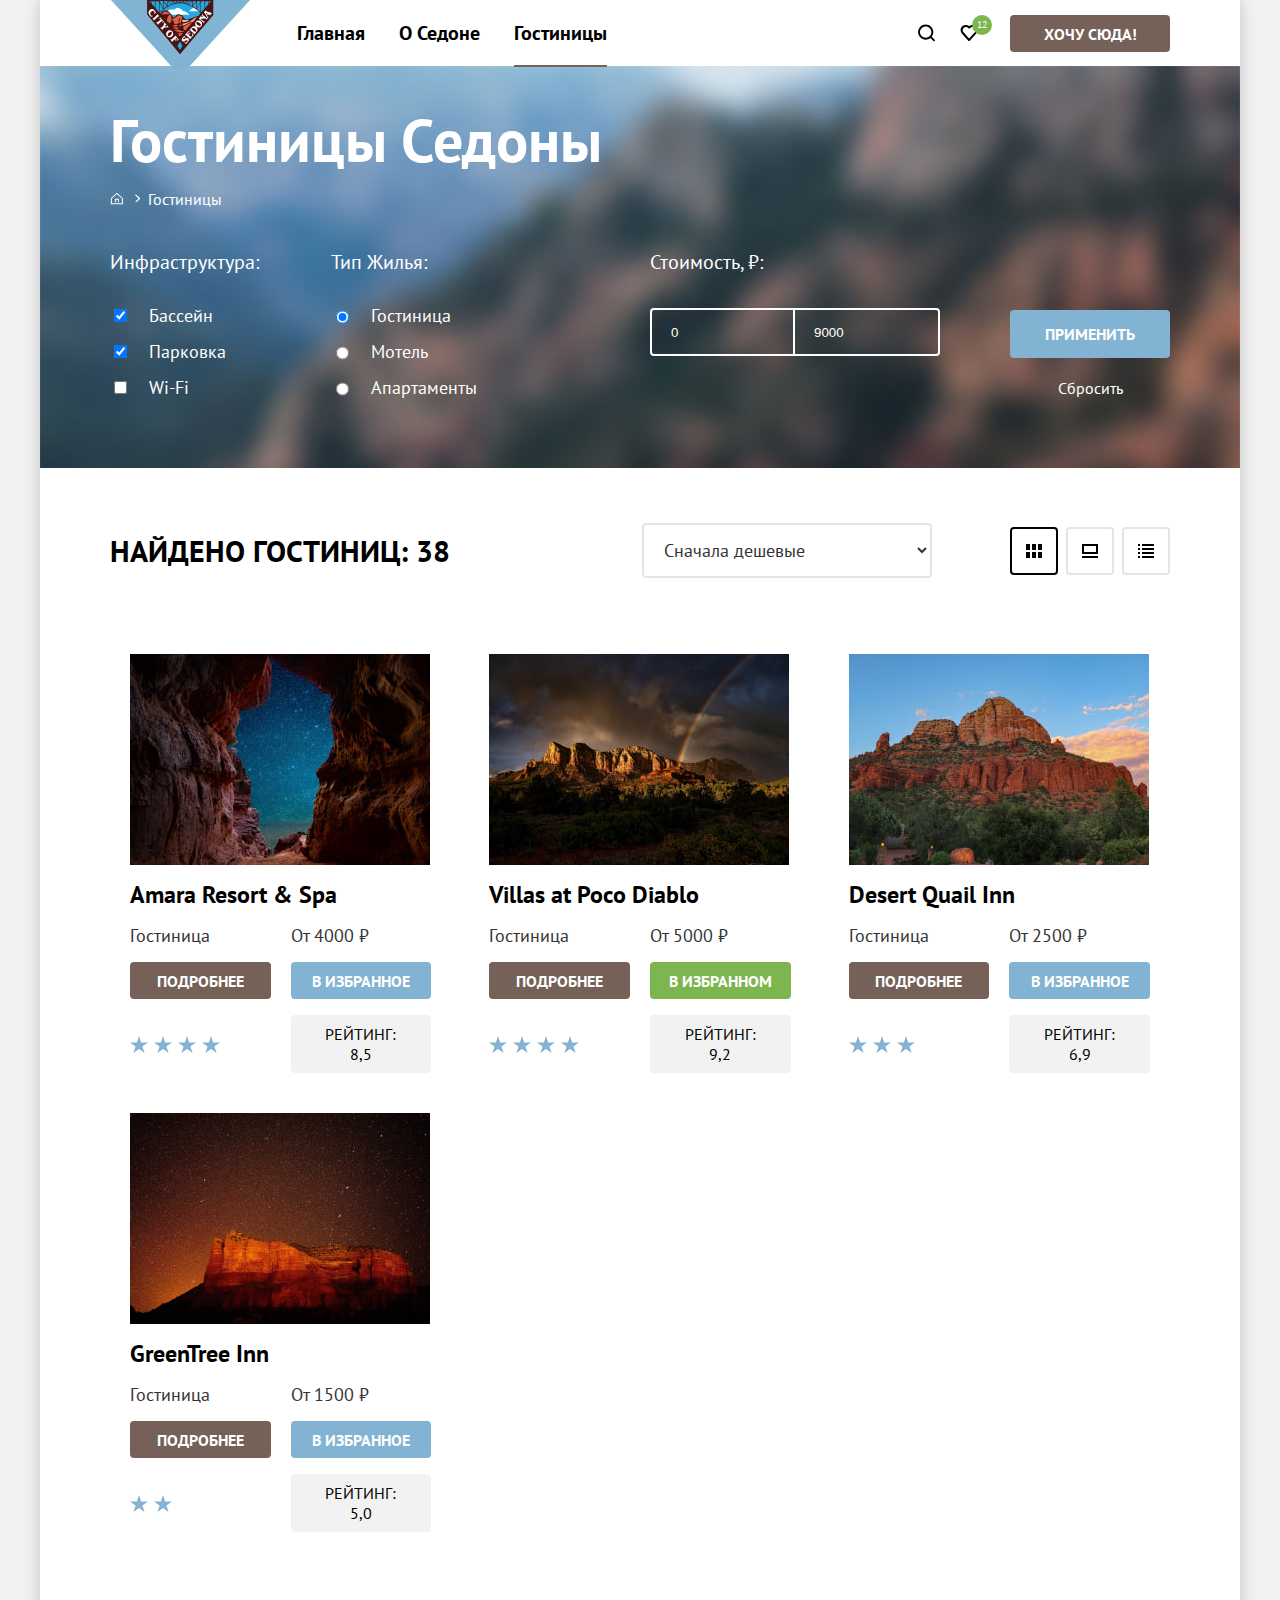
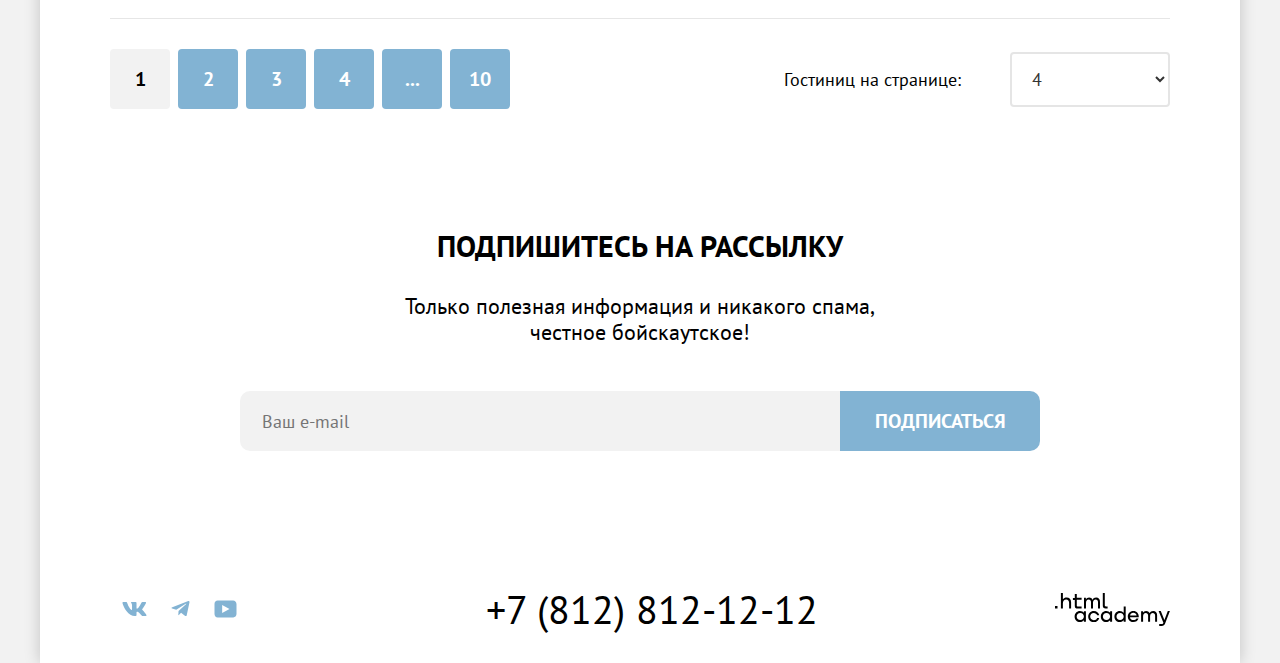
==== catalog.html @ e8a4b9ce "Вносит корректировки после созвона" ====
<!DOCTYPE html>
<html lang="ru">

	<head>
		<meta charset="UTF-8">
		<title>HTML Academy: Седона</title>
		<link rel="icon" href="images/favicon.png" sizes="32x32" type="image/png">
		<link rel="stylesheet" href="styles/styles.css">
	</head>

	<body>
		<div class="wrapper">
			<header class="header container">
				<a class="logo" href="index.html">
					<img src="images/logo.svg" width="140" height="70" alt="Логотип.">
				</a>
				<nav class="navigation">
					<ul class="navigation__list">
						<li><a class="navigation__link" href="index.html">Главная</a></li>
						<li><a class="navigation__link" href="#">О Седоне</a></li>
						<li><a class="navigation__link navigation__link--active">Гостиницы</a></li>
					</ul>
					<ul class="navigation__list">
						<li><a class="navigation__link navigation__icon navigation__icon--search" aria-label="Поиск" href="#"></a></li>
						<li><a class="navigation__link navigation__icon navigation__icon--favorite" aria-label="Избранное" href="#"></a></li>
						<li><a class="button" href="#">Хочу сюда!</a></li>
					</ul>
				</nav>
			</header>
			<main class="catalog">

				<header class="catalog__header container">
					<h1 class="catalog__header-title">Гостиницы Седоны</h1>
					<ul class="catalog__header-breadcrumbs breadcrumbs">
						<li class="breadcrumbs__item">
							<a class="catalog__header-link" href="index.html" aria-label="Главная страница">
								<svg width="13" height="13" viewBox="0 0 13 13" fill="currentColor" xmlns="http://www.w3.org/2000/svg">
									<path fill-rule="evenodd" clip-rule="evenodd"
												d="M0.871094 6.15002L6.87109 0.650024L12.8711 6.15002V12.35H0.871094V6.15002ZM1.87109 6.55002V11.35H11.8711V6.55002L6.87109 2.05002L1.87109 6.55002ZM5.87109 10.35H4.87109V6.84998H8.87109V10.35H7.87109V7.84998H5.87109V10.35Z" />
								</svg>
							</a>
						</li>
						<li class="breadcrumbs__item"><a class="catalog__header-link">Гостиницы</a></li>
					</ul>
					<section class="filter">
						<h2 class="visually-hidden">Фильтр для поиска гостиницы</h2>
						<form class="filter__form" action="https://echo.htmlacademy.ru/" method="post">
							<div class="filter__group">
								<fieldset class="fieldset">
									<legend class="fieldset__title">Инфраструктура:</legend>
									<ul class="filter__list">
										<li class="filter__item">
											<input class="filter__checkbox" type="checkbox" name="swimming" id="swimming-checkbox" checked />
											<label class="filter__label" for="swimming-checkbox">Бассейн</label>
										</li>
										<li class="filter__item">
											<input class="filter__checkbox" type="checkbox" name="parking" id="parking-checkbox" checked />
											<label class="filter__label" for="parking-checkbox">Парковка</label>
										</li>
										<li class="filter__item">
											<input class="filter__checkbox" type="checkbox" name="wifi" id="wifi-checkbox" />
											<label class="filter__label" for="wifi-checkbox">Wi-Fi</label>
										</li>
									</ul>
								</fieldset>
								<fieldset class="fieldset">
									<legend class="fieldset__title">Тип жилья:</legend>
									<ul class="filter__list">
										<li class="filter__item">
											<input class="filter__radio" type="radio" name="type-of-housing" id="catalog__item-radio" value="catalog__item" checked />
											<label class="filter__label" for="catalog__item-radio">Гостиница</label>
										</li>
										<li class="filter__item">
											<input class="filter__radio" type="radio" name="type-of-housing" id="motel-radio" value="motel" />
											<label class="filter__label" for="motel-radio">Мотель</label>
										</li>
										<li class="filter__item">
											<input class="filter__radio" type="radio" name="type-of-housing" id="apartments-radio" value="apartments" />
											<label class="filter__label" for="apartments-radio">Апартаменты</label>
										</li>
									</ul>
								</fieldset>
							</div>
							<div class="filter__group">
								<fieldset class="fieldset filter__price">
									<legend class="fieldset__title">Стоимость, ₽:</legend>
									<input class="filter__price-input" type="number" name="price-from" placeholder="от" value="0" aria-label="Начальная цена">
									<input class="filter__price-input" type="number" name="price-to" placeholder="до" value="9000" aria-label="Конечная цена">
								</fieldset>
								<div class="filter__buttons">
									<button class="filter__button button button--secondary" type="submit">Применить</button>
									<button class="filter__button button button--trasparent catalog__header-link" type="reset">Сбросить</button>
								</div>
							</div>
						</form>
					</section>
				</header>

				<!-- Каталог -->
				<section class="catalog__items container">
					<h2 class="visually-hidden">Список выбранных гостиниц</h2>


					<header class="catalog__items-header">
						<span class="catalog__items-title title">
							Найдено гостиниц:
							<span>38</span>
						</span>
						<select class="catalog__items-sort catalog__select" name="catalog-sort" aria-label="Выбор сортировки гостиниц.">
							<option value="cheap" selected>Сначала дешевые</option>
							<option value="rich">Сначала дорогие</option>
							<option value="review">По популярности</option>
						</select>
						<ul class="catalog__items-view" aria-label="Вид отображения списка гостиниц.">
							<li>
								<a class="button button--icon button--icon-selected" href="#">
									<span class="visually-hidden">Небольшие карточки</span>
									<svg xmlns="http://www.w3.org/2000/svg" width="16" height="14" fill="currentColor" viewBox="0 0 16 14">
										<path d="M4 0H0v6h4V0ZM16 0h-4v6h4V0ZM10 0H6v6h4V0ZM4 8H0v6h4V8ZM16 8h-4v6h4V8ZM10 8H6v6h4V8Z" />
									</svg>
								</a>
							</li>
							<li>
								<a class="button button--icon" href="#">
									<span class="visually-hidden">Карточки с подробным описанием</span>
									<svg xmlns="http://www.w3.org/2000/svg" width="16" height="14" fill="currentColor" viewBox="0 0 16 14">
										<path d="M16 12H0v2h16v-2ZM14 2v6H2V2h12Zm2-2H0v10h16V0Z" />
									</svg>
								</a>
							</li>
							<li>
								<a class="button button--icon" href="#">
									<span class="visually-hidden">Список</span>
									<svg xmlns="http://www.w3.org/2000/svg" width="16" height="14" fill="currentColor" viewBox="0 0 16 14">
										<path d="M2 0H0v2h2V0ZM16 0H4v2h12V0ZM2 4H0v2h2V4ZM16 4H4v2h12V4ZM2 8H0v2h2V8ZM16 8H4v2h12V8ZM2 12H0v2h2v-2ZM16 12H4v2h12v-2Z" />
									</svg>
								</a>
							</li>
						</ul>
					</header>
					<ul class="catalog__list">
						<li class="catalog__item">
							<a class="catalog__item-link" href="#">
								<img class="catalog__item-image" src="images/catalog-items/amara.jpg" width="300" height="211" alt="Фотография гостиницы Amara Resort & Spa" />
								<h3 class="catalog__item-title">Amara Resort & Spa</h3>
							</a>
							<span class="catalog__item-text">Гостиница</span>
							<span class="catalog__item-text">От 4000 ₽</span>
							<a class="catalog__item-button button" href="#">Подробнее</a>
							<button class="catalog__item-button button button--secondary" type="button">В избранное</button>
							<ul class="catalog__item-stars">
								<li class="catalog__item-star"></li>
								<li class="catalog__item-star"></li>
								<li class="catalog__item-star"></li>
								<li class="catalog__item-star"></li>
							</ul>
							<span class="catalog__item-rating">Рейтинг: 8,5</span>
						</li>
						<li class="catalog__item">
							<a class="catalog__item-link" href="#">
								<img class="catalog__item-image" src="images/catalog-items/villas.jpg" width="300" height="211" alt="Фотография гостиницы Villas at Poco Diablo" />
								<h3 class="catalog__item-title">Villas at Poco Diablo</h3>
							</a>
							<span class="catalog__item-text">Гостиница</span>
							<span class="catalog__item-text">От 5000 ₽</span>
							<a class="catalog__item-button button" href="#">Подробнее</a>
							<button class="catalog__item-button button button--selected" type="button">В избранном</button>
							<ul class="catalog__item-stars">
								<li class="catalog__item-star"></li>
								<li class="catalog__item-star"></li>
								<li class="catalog__item-star"></li>
								<li class="catalog__item-star"></li>
							</ul>
							<span class="catalog__item-rating">Рейтинг: 9,2</span>
						</li>
						<li class="catalog__item">
							<a class="catalog__item-link" href="#">
								<img class="catalog__item-image" src="images/catalog-items/desert.jpg" width="300" height="211" alt="Фотография гостиницы Desert Quail Inn" />
								<h3 class="catalog__item-title">Desert Quail Inn</h3>
							</a>
							<span class="catalog__item-text">Гостиница</span>
							<span class="catalog__item-text">От 2500 ₽</span>
							<a class="catalog__item-button button" href="#">Подробнее</a>
							<button class="catalog__item-button button button--secondary" type="button">В избранное</button>
							<ul class="catalog__item-stars">
								<li class="catalog__item-star"></li>
								<li class="catalog__item-star"></li>
								<li class="catalog__item-star"></li>
							</ul>
							<span class="catalog__item-rating">Рейтинг: 6,9</span>
						</li>
						<li class="catalog__item">
							<a class="catalog__item-link" href="#">
								<img class="catalog__item-image" src="images/catalog-items/greentree.jpg" width="300" height="211" alt="Фотография гостиницы GreenTree Inn" />
								<h3 class="catalog__item-title">GreenTree Inn</h3>
							</a>
							<span class="catalog__item-text">Гостиница</span>
							<span class="catalog__item-text">От 1500 ₽</span>
							<a class="catalog__item-button button" href="#">Подробнее</a>
							<button class="catalog__item-button button button--secondary" type="button">В избранное</button>
							<ul class="catalog__item-stars">
								<li class="catalog__item-star"></li>
								<li class="catalog__item-star"></li>
							</ul>
							<span class="catalog__item-rating">Рейтинг: 5,0</span>
						</li>
					</ul>

					<!-- Пагинация -->
					<footer class="catalog__items-footer">
						<ul class="pagination">
							<li>
								<a class="pagination__link button button--secondary pagination-item-current">1</a>
							</li>
							<li>
								<a class="pagination__link button button--secondary" href="#">2</a>
							</li>
							<li>
								<a class="pagination__link button button--secondary" href="#">3</a>
							</li>
							<li>
								<a class="pagination__link button button--secondary" href="#">4</a>
							</li>
							<li>
								<a class="pagination__link button button--secondary" href="#">...</a>
							</li>
							<li>
								<a class="pagination__link button button--secondary" href="#">10</a>
							</li>
						</ul>

						<!-- Кол-во объектов на странице -->
						<label class="catalog__items-quantity">
							<span>Гостиниц на странице:</span>
							<select class="catalog__select catalog__items-quantity-select" name="quantity-items">
								<option value="4" selected>4</option>
								<option value="8">8</option>
								<option value="12">12</option>
								<option value="16">16</option>
							</select>
						</label>
					</footer>
				</section>

				<section class="newsletter">
					<h2 class="newsletter__title title">Подпишитесь на рассылку</h2>
					<p class="newsletter__description">Только полезная информация и никакого спама, честное бойскаутское!</p>
					<form class="newsletter__form" action="https://echo.htmlacademy.ru/" method="post">
						<input class="newsletter__input-text" placeholder="Ваш e-mail" type="email" name="newsletter-email" aria-label="Email" required>
						<button class="newsletter__button button button--secondary" type="submit">Подписаться</button>
					</form>
				</section>
			</main>
			<footer class="contacts container">
				<h2 class="visually-hidden">Контакты</h2>
				<ul class="social">
					<li class="social__item">
						<a class="social__link" href="https://vk.com/htmlacademy" aria-label="Вконтакте.">
							<svg aria-hidden="true" width="25" height="14" viewBox="0 0 25 14" fill="currentColor" xmlns="http://www.w3.org/2000/svg">
								<path fill-rule="evenodd" clip-rule="evenodd"
											d="M23.9498 0.948C24.1158 0.402 23.9498 0 23.1548 0H20.5298C19.8618 0 19.5538 0.347 19.3868 0.73C19.3868 0.73 18.0518 3.926 16.1608 6.002C15.5488 6.604 15.2708 6.795 14.9368 6.795C14.7698 6.795 14.5188 6.604 14.5188 6.057V0.948C14.5188 0.292 14.3348 0 13.7788 0H9.65076C9.23376 0 8.98276 0.304 8.98276 0.593C8.98276 1.214 9.92876 1.358 10.0258 3.106V6.904C10.0258 7.737 9.87276 7.888 9.53876 7.888C8.64876 7.888 6.48376 4.677 5.19876 1.003C4.94976 0.288 4.69776 0 4.02676 0H1.39976C0.649756 0 0.499756 0.347 0.499756 0.73C0.499756 1.412 1.38976 4.8 4.64476 9.281C6.81476 12.341 9.86976 14 12.6528 14C14.3218 14 14.5278 13.632 14.5278 12.997V10.684C14.5278 9.947 14.6858 9.8 15.2148 9.8C15.6048 9.8 16.2718 9.992 17.8298 11.467C19.6098 13.216 19.9028 14 20.9048 14H23.5298C24.2798 14 24.6558 13.632 24.4398 12.904C24.2018 12.18 23.3518 11.129 22.2248 9.882C21.6128 9.172 20.6948 8.407 20.4158 8.024C20.0268 7.533 20.1378 7.314 20.4158 6.877C20.4158 6.877 23.6158 2.451 23.9488 0.948H23.9498Z">
							</svg>
						</a>
					</li>
					<li class="social__item">
						<a class="social__link" href="https://t.me/htmlacademy" aria-label="Телеграм.">
							<svg aria-hidden="true" width="19" height="16" viewBox="0 0 19 16" fill="currentColor" xmlns="http://www.w3.org/2000/svg">
								<path
											d="M17.2853 0.0992597L1.34073 6.24776C0.252584 6.68481 0.258879 7.29184 1.14109 7.56253L5.23469 8.83953L14.7061 2.8637C15.1539 2.59121 15.5631 2.7378 15.2268 3.03636L7.55308 9.96185H7.55128L7.55308 9.96275L7.2707 14.1823C7.68438 14.1823 7.86693 13.9925 8.09895 13.7686L10.0873 11.8351L14.2232 14.89C14.9858 15.31 15.5334 15.0941 15.7232 14.1841L18.4382 1.38885C18.7161 0.274623 18.0128 -0.229883 17.2853 0.0992597Z">
							</svg>
						</a>
					</li>
					<li class="social__item">
						<a class="social__link" href="https://www.youtube.com/user/htmlacademyru" aria-label="YouTube.">
							<svg aria-hidden="true" width="23" height="18" viewBox="0 0 23 18" fill="currentColor" xmlns="http://www.w3.org/2000/svg">
								<path
											d="M19.1072 0.5H3.67437C1.81368 0.5 0.500244 2.09375 0.500244 3.9V13.9937C0.500244 15.9062 1.81368 17.5 3.67437 17.5H19.3261C20.9679 17.5 22.5002 15.9062 22.5002 14.1V3.9C22.2813 2.09375 20.9679 0.5 19.1072 0.5ZM8.16194 13.0375V4.9625L15.4953 9L8.16194 13.0375Z">
							</svg>
						</a>
					</li>
				</ul>
				<a class="contacts__link contacts__large-text" href="tel:88128121212" aria-label="Наш телефон для связи:">+7 (812) 812-12-12</a>
				<a class="contacts__link" href="https://htmlacademy.ru/" aria-label="Логотип компании html academy.">
					<svg class="contacts__dev-logo" width="115" height="33" viewBox="0 0 115 33" fill="currentColor" xmlns="http://www.w3.org/2000/svg">
						<path fill-rule="evenodd" clip-rule="evenodd"
									d="M7.9999 6.2C8.7999 5.2 9.9999 4.5 11.5999 4.5C14.2999 4.5 16.1999 6.4 16.0999 9.4V15.5H14.0999V9.8C14.0999 8 12.9999 6.6 11.1999 6.6C9.1999 6.6 7.8999 8.1 7.8999 10.2V15.5H5.8999V0H7.8999V6.2H7.9999ZM0 15.5V12.9H2.5V15.5H0ZM26.5999 4.79998H21.7999V1.09998H19.7999V4.89998H17.8999V6.89998H19.7999V12.9C19.7999 14.6 20.7999 15.6 22.4999 15.6H26.5999V13.6H22.8999C22.1999 13.6 21.7999 13.2 21.7999 12.5V6.79998H26.5999V4.79998ZM37.6 6.69998C38.2 5.39998 39.5 4.59998 41.1 4.59998C43.6 4.59998 45.1 6.39998 45 8.89997V15.4H43V9.09998C43 7.49998 42.1 6.49998 40.6 6.49998C39.4 6.49998 38 7.39998 38 9.79998V15.4H36V9.09998C36 7.49998 35.1 6.49998 33.6 6.49998C32 6.49998 31 7.99998 31 9.99998V15.4H29V4.79998H30.9V6.39998H31C31.6 5.39998 32.7 4.59998 34.1 4.59998C35.7 4.59998 36.9 5.49998 37.5 6.69998H37.6ZM47.8 12.7C47.8 14.4 48.8 15.4 50.6 15.4H52.6V13.4H50.9001C50.2001 13.4 49.8 13 49.8 12.3V0H47.8V12.7ZM25.0001 17.9C26.7001 17.9 28.0001 18.6 28.9001 19.7V18.2H30.9001V28.8H28.9001V27.2H28.8001C28.0001 28.3 26.8001 29.1 25.0001 29.1C21.9001 29.1 19.6001 26.8 19.6001 23.5C19.6001 20.2 21.9001 17.9 25.0001 17.9ZM21.7001 23.5C21.7001 25.5 23.1001 27.1 25.3001 27.1C27.5001 27.1 28.9001 25.4 28.9001 23.5C28.9001 21.5 27.5001 19.9 25.3001 19.9C23.1001 19.9 21.7001 21.5 21.7001 23.5ZM44.2 22C43.7 19.6 41.5999 17.9 38.7999 17.9C35.3999 17.9 33.2 20.4 33.2 23.5C33.2 26.6 35.3999 29.1 38.7999 29.1C41.5999 29.1 43.7 27.3 44.2 24.9H42.0999C41.7 26.2 40.3999 27.2 38.7999 27.2C36.5999 27.2 35.2 25.6 35.2 23.6C35.2 21.6 36.5999 20 38.7999 20C40.3999 20 41.5999 21 42.0999 22.2H44.2V22ZM51.2001 17.9C52.9001 17.9 54.2001 18.6 55.1 19.7V18.2H57.1V28.8H55.1V27.2H55C54.2001 28.3 53 29.1 51.2001 29.1C48.1001 29.1 45.8 26.8 45.8 23.5C45.8 20.2 48.1001 17.9 51.2001 17.9ZM47.9001 23.5C47.9001 25.5 49.3 27.1 51.5 27.1C53.6 27.1 55.1 25.4 55.1 23.5C55.1 21.5 53.7001 19.9 51.5 19.9C49.3 19.9 47.9001 21.5 47.9001 23.5ZM68.6999 19.8C67.7999 18.7 66.4999 17.9 64.7999 17.9C61.6999 17.9 59.3999 20.2 59.3999 23.5C59.3999 26.8 61.5999 29.1 64.7999 29.1C66.4999 29.1 67.7999 28.3 68.5999 27.3H68.6999V28.8H70.6999V13.4H68.6999V19.8ZM65.0999 27.1C62.8999 27.1 61.4999 25.5 61.4999 23.5C61.4999 21.5 62.8999 19.9 65.0999 19.9C67.2999 19.9 68.6999 21.5 68.6999 23.5C68.5999 25.5 67.1999 27.1 65.0999 27.1ZM72.8 23.5C72.8 20.4 75 17.9 78.3 17.9C81.8 17.9 84 20.6 83.8 24.2H75C75.1 25.8 76.5 27.1 78.4 27.1C79.8 27.1 80.9 26.5 81.4 25.5H83.5C82.8 27.8 80.8 29.1 78.3 29.1C74.9 29.1 72.8 26.5 72.8 23.5ZM81.6 22.4C81.3 20.8 80 19.8 78.3 19.8C76.6001 19.8 75.4 20.9 75.1 22.4H81.6ZM98.2001 17.9C96.6001 17.9 95.3001 18.7 94.6001 19.9H94.5001C93.9001 18.7 92.7001 17.9 91.1001 17.9C89.7001 17.9 88.6001 18.6 88.0001 19.7V18.2H86.1001V28.8H88.1001V23.4C88.1001 21.4 89.1001 20 90.7001 19.9C92.2001 19.9 93.1001 20.9 93.1001 22.5V28.8H95.1001V23.2C95.1001 20.8 96.5001 19.9 97.7001 19.9C99.2001 19.9 100.1 20.9 100.1 22.5V28.8H102.1V22.3C102.2 19.7 100.7 17.9 98.2001 17.9ZM105.8 18.1L109.4 27L112.8 18.1H114.9L110.2 30.3C109.5 32.1 108.5 32.9 106.7 32.9H104.2V30.9H106.7C107.7 30.9 108.1 30.6 108.4 29.7L103.6 18.1H105.8Z" />
					</svg>
				</a>
			</footer>
		</div>
	</body>

</html>
---- styles/styles.css ----
@font-face {
	font-family: "PT Sans";
	font-style: normal;
	font-weight: 400;
	src: url("../fonts/ptsans-400.woff2") format("woff2");
	font-display: swap;
}

@font-face {
	font-family: "PT Sans";
	font-style: normal;
	font-weight: 700;
	src: url("../fonts/ptsans-700.woff2") format("woff2");
	font-display: swap;
}

/* Basic */

img {
	max-width: 100%;
	object-fit: contain;
}

body {
	height: 100vh;
	margin: 0;
	font-family: "PT Sans", sans-serif;
	font-size: 22px;
	line-height: 26px;
	background-color: #f2f2f2;
	color: #000000;
}

.wrapper {
	display: flex;
	flex-direction: column;
	width: 1200px;
	min-height: 100%;
	margin: auto;
	box-shadow: 0 0 15px rgba(0, 0, 0, 0.2);
	background-color: #ffffff;
}

.container {
	padding: 0 70px;
}

.main {
	flex-grow: 1;
}

.catalog {
	flex-grow: 1;
}

.title {
	margin: 0 auto;
	padding: 0;
	font-size: 30px;
	line-height: 36px;
	font-weight: 700;
	text-transform: uppercase;
}

.visually-hidden {
	position: absolute;
	width: 1px;
	height: 1px;
	margin: -1px;
	border: 0;
	padding: 0;
	white-space: nowrap;
	clip-path: inset(100%);
	clip: rect(0 0 0 0);
	overflow: hidden;
}

/* Button */

.button {
	display: block;
	width: 160px;
	margin: 0;
	padding: 9px 15px 8px;
	box-sizing: border-box;
	font-family: inherit;
	font-weight: 700;
	font-size: 16px;
	line-height: 20px;
	text-transform: uppercase;
	text-decoration: none;
	text-align: center;
	cursor: pointer;
	color: #ffffff;
	background-color: #756157;
	border: none;
	border-radius: 4px;
}

.button--secondary {
	background-color: #82b3d3;
}

.button--selected {
	background-color: #7db54f;
}

.button--trasparent {
	font-weight: 400;
	background-color: transparent;
	text-transform: none;
}

.button--icon {
	display: flex;
	align-items: center;
	width: 48px;
	padding: 15px 14px;
	color: #000000;
	background-color: transparent;
	border: 2px solid #e5e5e5;
	border-radius: 4px;
}

.button--icon-selected {
	border: 2px solid #000000;
}

.button:hover {
	background-color: #615048;
}

.button--secondary:hover {
	background-color: #68a2ca;
}

.button--selected:hover {
	background-color: #6c9e42;
}

.button--icon:hover {
	background-color: transparent;
	border: 2px solid #000000;
}

.button:focus {
	outline: none;
	background-color: #615048;
}

.button--secondary:focus {
	outline: none;
	background-color: #68a2ca;
}

.button--selected:focus {
	outline: none;
	background-color: #6c9e42;
}

.button--icon:focus {
	background-color: transparent;
	border: 2px solid #68a2ca;
}

.button:active {
	background-color: #756157;
	color: rgba(255, 255, 255, 0.3);
}

.button--secondary:active {
	background-color: #82b3d3;
	color: rgba(255, 255, 255, 0.3);
}

.button--selected:active {
	background-color: #7db54f;
	color: rgba(255, 255, 255, 0.3);
}

.button--icon:active {
	background-color: transparent;
	border: 2px solid #000000;
	color: #000000;
}

.button:disabled {
	background-color: #e5e5e5;
	color: #ffffff;
}

/* Header */

.header {
	position: relative;
}

.logo {
	position: absolute;
	display: block;
	z-index: 1;
}

.navigation {
	margin-left: 170px;
	display: flex;
	justify-content: space-between;
}

.navigation__list {
	display: flex;
	flex-wrap: wrap;
	align-items: center;
	margin: 0;
	padding: 0;
	list-style: none;
}

.navigation__link {
	position: relative;
	display: block;
	padding: 20px 17px;
	font-weight: 700;
	font-size: 20px;
	text-transform: capitalize;
	text-decoration: none;
	color: #000000;
}

.navigation__link:hover {
	background-color: #e3f1fa;
}

.navigation__link:focus {
	background-color: #e3f1fa;
	outline: none;
}

.navigation__link:active {
	background-color: #d6ecf9;
}

.navigation__link--active::before {
	position: absolute;
	bottom: -1px;
	width: calc(100% - 17px * 2);
	height: 2px;
	content: "";
	background-color: #756257;
	z-index: 1;
}

.navigation__icon {
	padding: 20px 12px;
	font-weight: 400;
	width: 18px;
	height: 26px;
	background-repeat: no-repeat;
	background-size: 18px 18px;
	background-position: center;
}

.navigation__icon--search {
	background-image: url("../images/icons/search.svg");
}

.navigation__icon--favorite {
	margin-right: 20px;
	background-image: url("../images/icons/favorite.svg");
}

.navigation__icon--favorite::after {
	position: absolute;
	top: 15px;
	right: -2px;
	width: 20px;
	height: 20px;
	content: "12";
	font-size: 10px;
	line-height: 20px;
	color: #ffffff;
	text-align: center;
	background-color: #7db54f;
	border-radius: 50%;
}

/* Contacts */

.contacts {
	display: flex;
	justify-content: space-between;
	align-items: center;
	padding-top: 40px;
	padding-bottom: 30px;
}

.social {
	display: flex;
	flex-wrap: wrap;
	align-items: center;
	margin: 0;
	padding: 0;
	list-style: none;
}

.social__link {
	display: flex;
	padding: 12px;
	color: #83b3d3;
}

.social__link:hover {
	color: #68a2ca;
}

.social__link:focus {
	outline: none;
	color: #68a2ca;
}

.social__link:active {
	opacity: 0.3;
}

.contacts__large-text {
	font-size: 40px;
	line-height: 48px;
	text-transform: uppercase;
}

.contacts__dev-logo {
	display: block;
}

.contacts__link {
	color: inherit;
	text-decoration: none;
}

.contacts__link:hover {
	color: #756157;
}

.contacts__link:focus {
	outline: none;
	color: #756157;
}

.contacts__link:active {
	color: #756157;
	opacity: 0.3;
}

/* Hero */

.hero {
	position: relative;
	margin: 0;
	padding: 50px 0 82px;
	background-color: #489dd6;
	background-image: url("../images/backgrounds/welcome.jpg");
	background-repeat: no-repeat;
	background-size: 100% auto;
	color: #ffffff;
	clip-path: polygon(0% 0%, 0% 88%, 21% 93%, 21% 88%, 50% 100%, 79% 88%, 79% 93%, 100% 88%, 100% 0%);
}

.hero__image {
	display: block;
	margin: 0 auto;
}


/* Advantages */

.advantages__intro {
	width: 660px;
	margin: auto;
	padding: 63px 0 90px;
	text-align: center;
}

.advantages__intro-title {
	margin-bottom: 31px;
}

.advantages__intro-description {
	margin: 0;
}


.advantages__list {
	display: grid;
	grid-template-columns: repeat(3, 1fr);
	margin: 0;
	padding: 0;
	list-style: none;
	text-align: center;
	counter-reset: advantage;
}

.advantages__sublist {
	display: contents;
	margin: 0;
	padding: 0;
	list-style: none;
}

.advantages__card {
	display: flex;
	flex-direction: column;
	gap: 30px;
	justify-content: center;
	align-items: center;
	grid-column: span 1;
	min-height: 384px;
	box-sizing: border-box;
	padding: 80px 85px;
}

.advantages__item--main {
	display: grid;
	grid-template-columns: repeat(3, 1fr);
	grid-column: 1 / -1;
	gap: 0;
	padding: 0;
}

.advantages__item-img {
	display: block;
	object-fit: cover;
	grid-column: span 2;
}

.advantages__item-img--reverse {
	order: -1;
}

.advantages__card--main {
	background-color: #82b3d3;
	color: #ffffff;
}

.advantages__title {
	width: 180px;
	margin: 0;
	order: 1;
	font-size: 24px;
	line-height: 28px;
	font-weight: 700;
	text-transform: uppercase;
}

.advantages__position::before {
	counter-increment: advantage;
	content: "— №" counter(advantage) " —";
	order: 2;
	font-size: 18px;
	line-height: 21px;
}

.advantages__description {
	margin: 0;
	order: 3;
	font-size: 18px;
	line-height: 21px;
	color: #333333;
}

.advantages__description--main {
	color: inherit;
}

.advantages__card--house::before {
	width: 75px;
	height: 72px;
	background-image: url("../images/reasons/house.svg");
	background-repeat: no-repeat;
	content: "";
}

.advantages__card--food::before {
	width: 74px;
	height: 70px;
	background-image: url("../images/reasons/food.svg");
	background-repeat: no-repeat;
	content: "";
}

.advantages__card--souvenir::before {
	width: 64px;
	height: 76px;
	background-image: url("../images/reasons/souvenir.svg");
	background-repeat: no-repeat;
	content: "";
}

.advantages__card--light {
	background-color: rgba(131, 179, 211, 0.2);
}

.advantages__card--lighter {
	background-color: rgba(131, 179, 211, 0.12);
}

/* Search */

.search {
	margin: 0 auto;
	padding: 90px 0 93px;
	text-align: center;
}

.search__title {
	margin-bottom: 29px;
}

.search__description {
	margin: 0 auto;
	margin-bottom: 56px;
}

.search__button {
	width: 574px;
	margin: 0 auto;
	padding: 12px 15px;
	font-size: 20px;
	line-height: 36px;
}

/* Newsletter */

.newsletter {
	display: flex;
	flex-direction: column;
	align-items: center;
	margin: 0;
	padding: 94px;
	text-align: center;
}

.newsletter--background {
	background-color: #489dd6;
	background-image: url("../images/backgrounds/newsletter.jpg");
	background-repeat: no-repeat;
	background-size: 100% auto;
	color: #ffffff;
}

.newsletter__title {
	margin-bottom: 29px;
}

.newsletter__description {
	width: 475px;
	margin: 0;
	margin-bottom: 46px;
}

.newsletter__form {
	display: flex;
	margin: 0;
	padding: 0;
}

.newsletter__input-text {
	width: 600px;
	box-sizing: border-box;
	padding: 20px 22px 19px;
	margin: 0;
	font-family: inherit;
	font-size: 18px;
	line-height: 21px;
	background-color: #f2f2f2;
	border: none;
	border-radius: 10px 0 0 10px;
}

.newsletter__button {
	width: 200px;
	margin: 0;
	padding: 12px 15px;
	font-size: 20px;
	line-height: 36px;
	border-radius: 0 10px 10px 0;
}

/* Catalog Header */

.catalog__header {
	padding-top: 35px;
	padding-bottom: 70px;
	background-color: #489dd6;
	background-image: url("../images/backgrounds/filter.jpg");
	background-repeat: no-repeat;
	background-size: 100% auto;
	color: #ffffff;
}

.catalog__header-title {
	margin: 0;
	margin-bottom: 7px;
	font-size: 60px;
	line-height: 78px;
}

.catalog__header-link {
	text-decoration: none;
	color: inherit;
	background-color: transparent;
}

.catalog__header-link:hover {
	opacity: 0.6;
	background-color: transparent;
}

.catalog__header-link:focus {
	opacity: 1;
	background-color: transparent;
	outline: 3px solid #83B3D3;
}

.catalog__header-link:active {
	opacity: 0.6;
	background-color: transparent;
	outline: none;
}

/* Breadcrumbs */

.breadcrumbs {
	display: flex;
	align-items: center;
	gap: 25px;
	margin: 0;
	padding: 0;
	font-size: 16px;
	list-style: none;
}

.catalog__header-breadcrumbs {
	margin-bottom: 37px;
}

.breadcrumbs__item {
	position: relative;
}

.breadcrumbs__item + .breadcrumbs__item::before {
	position: absolute;
	top: 8px;
	left: -13px;
	width: 5px;
	height: 8px;
	background-image: url("../images/icons/breadcrubs-arrow.svg");
	background-size: 6px 9px;
	content: "";
}

/* Filters */

.filter__form {
	display: flex;
	justify-content: space-between;
}

.filter__group {
	display: grid;
	grid-template-columns: repeat(2, min-content);
	gap: 70px;
}

.fieldset {
	margin: 0;
	padding: 0;
	border: none;
}

.fieldset__title {
	margin: 0 0 30px -2px;
	font-size: 20px;
	line-height: 26px;
	text-transform: capitalize;
}

.filter__list {
	margin: 0;
	padding: 0;
	list-style: none;
}

.filter__item {
	display: flex;
	gap: 19px;
}

.filter__item + .filter__item {
	margin-top: 15px;
}

.filter__label {
	font-size: 18px;
	line-height: 21px;
}

.filter__price {
	display: grid;
	grid-template-columns: repeat(2, 1fr);
}

.filter__price-input {
	width: 145px;
	height: 48px;
	box-sizing: border-box;
	margin: 0;
	margin-top: 3px;
	padding: 0 19px;
	background-color: transparent;
	border: 2px solid #ffffff;
	border-radius: 4px 0 0 4px;
	color: #ffffff;
}

.filter__price-input:last-child {
	border-left: 0;
	border-radius: 0 4px 4px 0;
}

.filter__buttons {
	display: flex;
	flex-direction: column;
	gap: 20px;
	align-self: flex-end;
}

.filter__button {
	padding: 14px 15px;
}

.filter__button:last-child {
	padding: 0;
}

/* Catalog Items */

.catalog__items {
	padding-top: 55px;
	padding-bottom: 25px;
}

.catalog__select {
	padding: 13px 16px;
	margin: 0;
	font-family: inherit;
	font-size: 18px;
	line-height: 21px;
	color: #333333;
	background-color: #ffffff;
	border: 2px solid #e5e5e5;
	border-radius: 4px;
}

/* Catalog Items Header */

.catalog__items-header {
	display: flex;
	align-items: center;
	margin: 0;
	margin-bottom: 56px;
}

.catalog__items-title {
	margin: 0;
	margin-right: auto;
}

.catalog__items-sort {
	width: 290px;
	margin-right: 78px;
}

.catalog__items-view {
	display: grid;
	grid-template-columns: repeat(3, 1fr);
	gap: 8px;
	margin: 0;
	padding: 0;
	list-style: none;
}

/* Catalog List */

.catalog__list {
	display: grid;
	grid-template-columns: repeat(3, 1fr);
	column-gap: 18px;
	margin: 0;
	padding: 0;
	margin-bottom: 30px;
	padding-bottom: 66px;
	border-bottom: 1px solid #E6E6E6;
	list-style: none;
}

/* Catalog Card */

.catalog__item {
	display: grid;
	grid-template-columns: repeat(2, 1fr);
	gap: 16px 20px;
	padding: 20px;
}

.catalog__item-link {
	display: grid;
	grid-column: 1 / -1;
	gap: 16px;
	text-decoration: none;
}

.catalog__item-image {
	display: block;
}

.catalog__item-title {
	margin: 0;
	grid-column: 1 / -1;
	font-size: 24px;
	line-height: 28px;
	font-weight: 700;
	color: #000000;
}

.catalog__item-text {
	margin: 0;
	font-size: 18px;
	line-height: 21px;
	color: #333333;
}

.catalog__item-button {
	width: 100%;
}

.catalog__item-stars {
	display: flex;
	align-items: center;
	gap: 6px;
	margin: 0;
	padding: 0;
	list-style: none;
}

.catalog__item-star {
	width: 18px;
	height: 17px;
	background-image: url("../images/icons/star.svg");
}

.catalog__item-rating {
	padding: 9px 22px;
	font-size: 16px;
	line-height: 20px;
	text-transform: uppercase;
	text-align: center;
	background-color: #f2f2f2;
	border-radius: 4px;
}

/* Catalog Footer */

.catalog__items-footer {
	display: flex;
	justify-content: space-between;
	align-items: center;
	padding: 0;
}

.pagination {
	display: flex;
	justify-content: space-between;
	gap: 8px;
	margin: 0;
	padding: 0;
	list-style: none;
}

.pagination__link {
	display: block;
	width: 60px;
	padding: 12px;
	font-size: 20px;
	line-height: 36px;

}

.pagination-item-current {
	color: #000000;
	background-color: #f2f2f2;
	pointer-events: none;
}

.catalog__items-quantity {
	display: flex;
	justify-content: space-between;
	align-items: center;
	width: 386px;
	font-size: 18px;
	line-height: 21px;
}

.catalog__items-quantity-select {
	width: 160px;
}
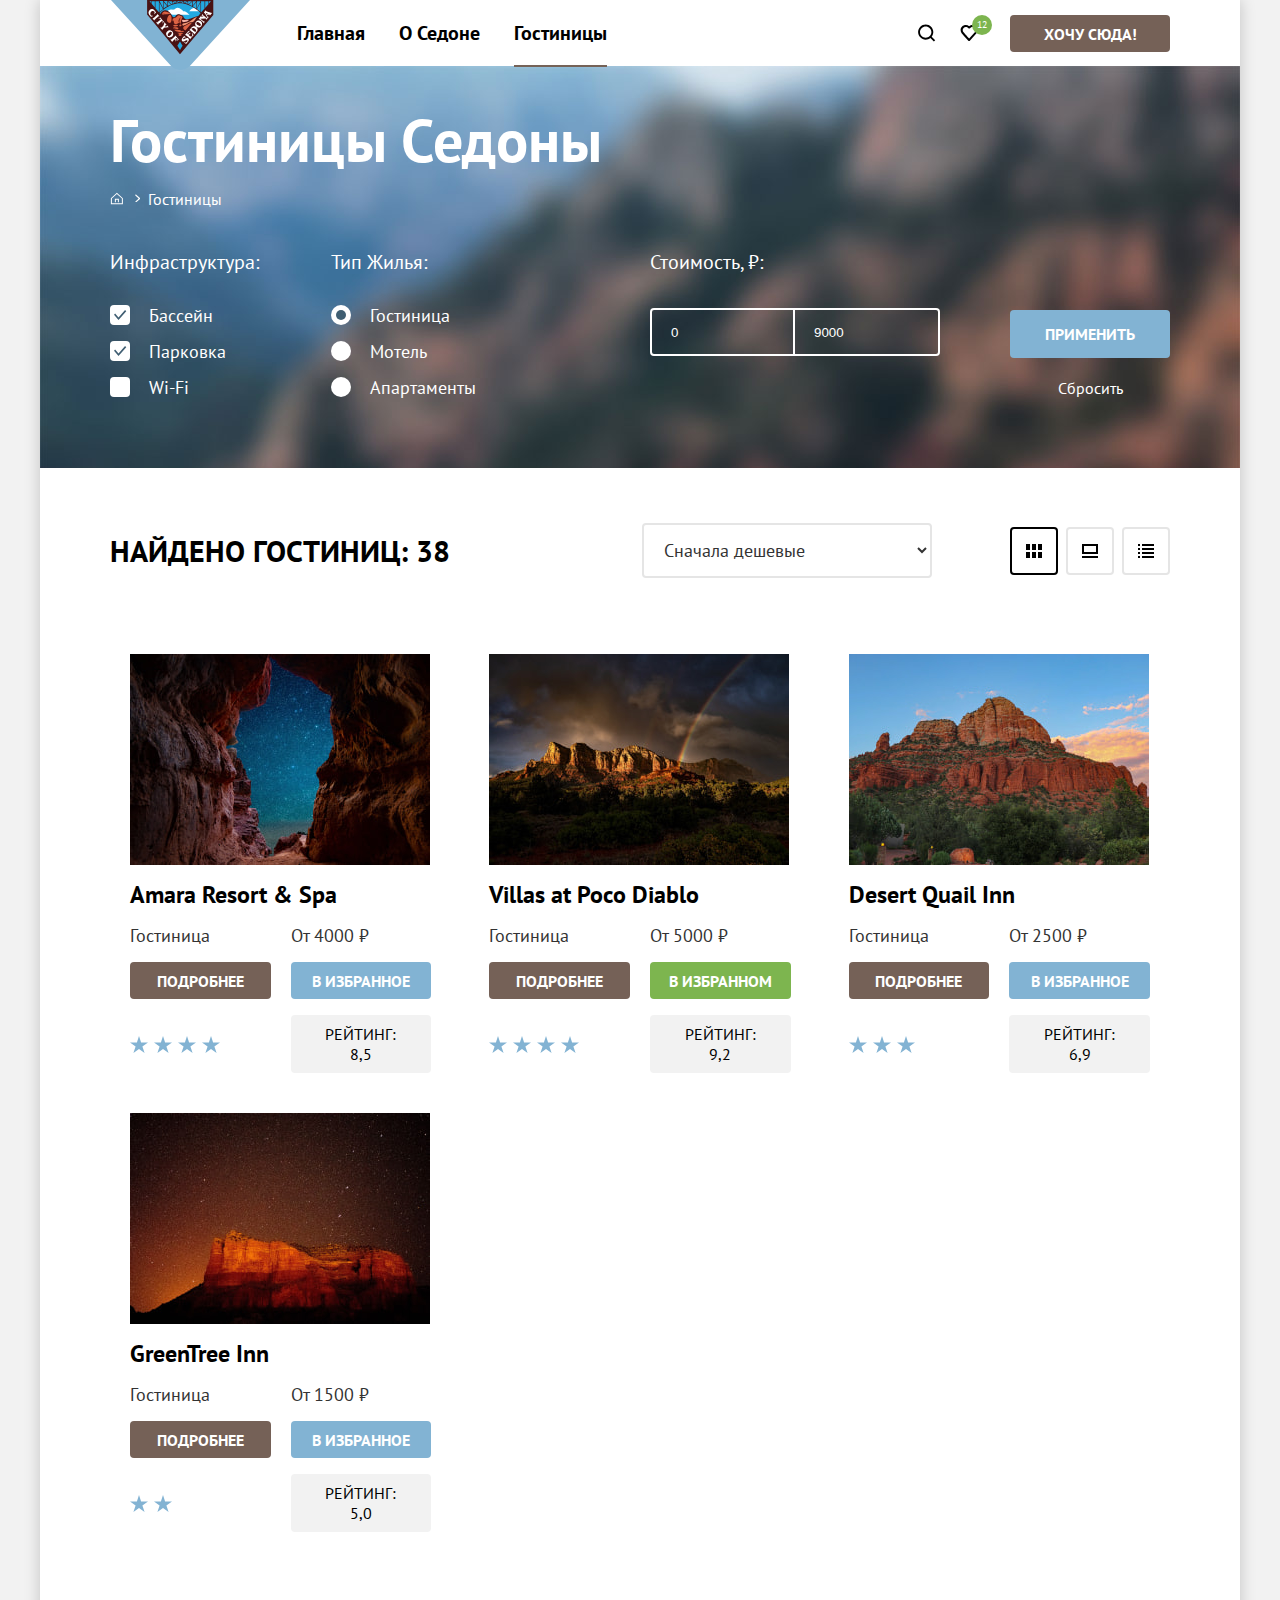
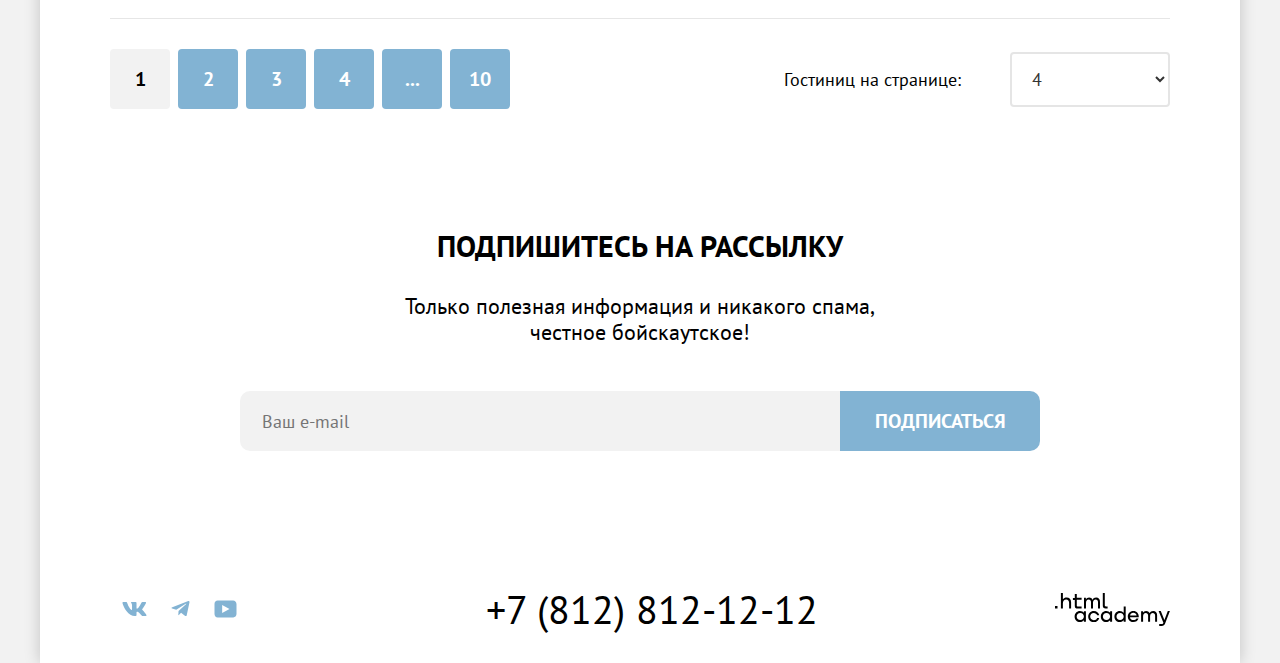
==== commit 86c4bd83: "Переоформляет checkbox и radio" ====
--- a/catalog.html
+++ b/catalog.html
@@ -50,16 +50,25 @@
 									<legend class="fieldset__title">Инфраструктура:</legend>
 									<ul class="filter__list">
 										<li class="filter__item">
-											<input class="filter__checkbox" type="checkbox" name="swimming" id="swimming-checkbox" checked />
-											<label class="filter__label" for="swimming-checkbox">Бассейн</label>
-										</li>
-										<li class="filter__item">
-											<input class="filter__checkbox" type="checkbox" name="parking" id="parking-checkbox" checked />
-											<label class="filter__label" for="parking-checkbox">Парковка</label>
-										</li>
-										<li class="filter__item">
-											<input class="filter__checkbox" type="checkbox" name="wifi" id="wifi-checkbox" />
-											<label class="filter__label" for="wifi-checkbox">Wi-Fi</label>
+											<label class="filter__label">
+												<input class="filter__checkbox visually-hidden" type="checkbox" name="swimming" checked>
+												<span class="filter__checkbox-view"></span>
+												<span class="filter__label-text">Бассейн</span>
+											</label>
+										</li>
+										<li class="filter__item">
+											<label class="filter__label">
+												<input class="filter__checkbox visually-hidden" type="checkbox" name="parking" checked>
+												<span class="filter__checkbox-view"></span>
+												<span class="filter__label-text">Парковка</span>
+											</label>
+										</li>
+										<li class="filter__item">
+											<label class="filter__label">
+												<input class="filter__checkbox visually-hidden" type="checkbox" name="wifi">
+												<span class="filter__checkbox-view"></span>
+												<span class="filter__label-text">Wi-Fi</span>
+											</label>
 										</li>
 									</ul>
 								</fieldset>
@@ -67,16 +76,25 @@
 									<legend class="fieldset__title">Тип жилья:</legend>
 									<ul class="filter__list">
 										<li class="filter__item">
-											<input class="filter__radio" type="radio" name="type-of-housing" id="catalog__item-radio" value="catalog__item" checked />
-											<label class="filter__label" for="catalog__item-radio">Гостиница</label>
-										</li>
-										<li class="filter__item">
-											<input class="filter__radio" type="radio" name="type-of-housing" id="motel-radio" value="motel" />
-											<label class="filter__label" for="motel-radio">Мотель</label>
-										</li>
-										<li class="filter__item">
-											<input class="filter__radio" type="radio" name="type-of-housing" id="apartments-radio" value="apartments" />
-											<label class="filter__label" for="apartments-radio">Апартаменты</label>
+											<label class="filter__label">
+												<input class="filter__radio visually-hidden" type="radio" name="type-of-housing" value="catalog__item" checked>
+												<span class="filter__radio-view"></span>
+												<span class="filter__label-text">Гостиница</span>
+											</label>
+										</li>
+										<li class="filter__item">
+											<label class="filter__label">
+												<input class="filter__radio visually-hidden" type="radio" name="type-of-housing" value="motel">
+												<span class="filter__radio-view"></span>
+												<span class="filter__label-text">Мотель</span>
+											</label>
+										</li>
+										<li class="filter__item">
+											<label class="filter__label">
+												<input class="filter__radio visually-hidden" type="radio" name="type-of-housing" value="apartments">
+												<span class="filter__radio-view"></span>
+												<span class="filter__label-text">Апартаменты</span>
+											</label>
 										</li>
 									</ul>
 								</fieldset>
@@ -258,7 +276,7 @@
 						<a class="social__link" href="https://vk.com/htmlacademy" aria-label="Вконтакте.">
 							<svg aria-hidden="true" width="25" height="14" viewBox="0 0 25 14" fill="currentColor" xmlns="http://www.w3.org/2000/svg">
 								<path fill-rule="evenodd" clip-rule="evenodd"
-											d="M23.9498 0.948C24.1158 0.402 23.9498 0 23.1548 0H20.5298C19.8618 0 19.5538 0.347 19.3868 0.73C19.3868 0.73 18.0518 3.926 16.1608 6.002C15.5488 6.604 15.2708 6.795 14.9368 6.795C14.7698 6.795 14.5188 6.604 14.5188 6.057V0.948C14.5188 0.292 14.3348 0 13.7788 0H9.65076C9.23376 0 8.98276 0.304 8.98276 0.593C8.98276 1.214 9.92876 1.358 10.0258 3.106V6.904C10.0258 7.737 9.87276 7.888 9.53876 7.888C8.64876 7.888 6.48376 4.677 5.19876 1.003C4.94976 0.288 4.69776 0 4.02676 0H1.39976C0.649756 0 0.499756 0.347 0.499756 0.73C0.499756 1.412 1.38976 4.8 4.64476 9.281C6.81476 12.341 9.86976 14 12.6528 14C14.3218 14 14.5278 13.632 14.5278 12.997V10.684C14.5278 9.947 14.6858 9.8 15.2148 9.8C15.6048 9.8 16.2718 9.992 17.8298 11.467C19.6098 13.216 19.9028 14 20.9048 14H23.5298C24.2798 14 24.6558 13.632 24.4398 12.904C24.2018 12.18 23.3518 11.129 22.2248 9.882C21.6128 9.172 20.6948 8.407 20.4158 8.024C20.0268 7.533 20.1378 7.314 20.4158 6.877C20.4158 6.877 23.6158 2.451 23.9488 0.948H23.9498Z">
+											d="M23.9498 0.948C24.1158 0.402 23.9498 0 23.1548 0H20.5298C19.8618 0 19.5538 0.347 19.3868 0.73C19.3868 0.73 18.0518 3.926 16.1608 6.002C15.5488 6.604 15.2708 6.795 14.9368 6.795C14.7698 6.795 14.5188 6.604 14.5188 6.057V0.948C14.5188 0.292 14.3348 0 13.7788 0H9.65076C9.23376 0 8.98276 0.304 8.98276 0.593C8.98276 1.214 9.92876 1.358 10.0258 3.106V6.904C10.0258 7.737 9.87276 7.888 9.53876 7.888C8.64876 7.888 6.48376 4.677 5.19876 1.003C4.94976 0.288 4.69776 0 4.02676 0H1.39976C0.649756 0 0.499756 0.347 0.499756 0.73C0.499756 1.412 1.38976 4.8 4.64476 9.281C6.81476 12.341 9.86976 14 12.6528 14C14.3218 14 14.5278 13.632 14.5278 12.997V10.684C14.5278 9.947 14.6858 9.8 15.2148 9.8C15.6048 9.8 16.2718 9.992 17.8298 11.467C19.6098 13.216 19.9028 14 20.9048 14H23.5298C24.2798 14 24.6558 13.632 24.4398 12.904C24.2018 12.18 23.3518 11.129 22.2248 9.882C21.6128 9.172 20.6948 8.407 20.4158 8.024C20.0268 7.533 20.1378 7.314 20.4158 6.877C20.4158 6.877 23.6158 2.451 23.9488 0.948H23.9498Z" />
 							</svg>
 						</a>
 					</li>
@@ -266,7 +284,7 @@
 						<a class="social__link" href="https://t.me/htmlacademy" aria-label="Телеграм.">
 							<svg aria-hidden="true" width="19" height="16" viewBox="0 0 19 16" fill="currentColor" xmlns="http://www.w3.org/2000/svg">
 								<path
-											d="M17.2853 0.0992597L1.34073 6.24776C0.252584 6.68481 0.258879 7.29184 1.14109 7.56253L5.23469 8.83953L14.7061 2.8637C15.1539 2.59121 15.5631 2.7378 15.2268 3.03636L7.55308 9.96185H7.55128L7.55308 9.96275L7.2707 14.1823C7.68438 14.1823 7.86693 13.9925 8.09895 13.7686L10.0873 11.8351L14.2232 14.89C14.9858 15.31 15.5334 15.0941 15.7232 14.1841L18.4382 1.38885C18.7161 0.274623 18.0128 -0.229883 17.2853 0.0992597Z">
+											d="M17.2853 0.0992597L1.34073 6.24776C0.252584 6.68481 0.258879 7.29184 1.14109 7.56253L5.23469 8.83953L14.7061 2.8637C15.1539 2.59121 15.5631 2.7378 15.2268 3.03636L7.55308 9.96185H7.55128L7.55308 9.96275L7.2707 14.1823C7.68438 14.1823 7.86693 13.9925 8.09895 13.7686L10.0873 11.8351L14.2232 14.89C14.9858 15.31 15.5334 15.0941 15.7232 14.1841L18.4382 1.38885C18.7161 0.274623 18.0128 -0.229883 17.2853 0.0992597Z" />
 							</svg>
 						</a>
 					</li>
@@ -274,7 +292,7 @@
 						<a class="social__link" href="https://www.youtube.com/user/htmlacademyru" aria-label="YouTube.">
 							<svg aria-hidden="true" width="23" height="18" viewBox="0 0 23 18" fill="currentColor" xmlns="http://www.w3.org/2000/svg">
 								<path
-											d="M19.1072 0.5H3.67437C1.81368 0.5 0.500244 2.09375 0.500244 3.9V13.9937C0.500244 15.9062 1.81368 17.5 3.67437 17.5H19.3261C20.9679 17.5 22.5002 15.9062 22.5002 14.1V3.9C22.2813 2.09375 20.9679 0.5 19.1072 0.5ZM8.16194 13.0375V4.9625L15.4953 9L8.16194 13.0375Z">
+											d="M19.1072 0.5H3.67437C1.81368 0.5 0.500244 2.09375 0.500244 3.9V13.9937C0.500244 15.9062 1.81368 17.5 3.67437 17.5H19.3261C20.9679 17.5 22.5002 15.9062 22.5002 14.1V3.9C22.2813 2.09375 20.9679 0.5 19.1072 0.5ZM8.16194 13.0375V4.9625L15.4953 9L8.16194 13.0375Z" />
 							</svg>
 						</a>
 					</li>
--- a/styles/styles.css
+++ b/styles/styles.css
@@ -690,16 +690,49 @@
 	list-style: none;
 }
 
-.filter__item {
-	display: flex;
-	gap: 19px;
-}
-
 .filter__item + .filter__item {
 	margin-top: 15px;
 }
 
 .filter__label {
+	display: flex;
+	gap: 19px;
+}
+
+.filter__checkbox-view {
+	width: 20px;
+	height: 20px;
+	background-color: #ffffff;
+	background-image: none;
+	border-radius: 4px;
+}
+
+.filter__checkbox:checked + .filter__checkbox-view {
+	background-image: url("../images/icons/check.svg");
+	background-position: 4px 5px;
+	background-repeat: no-repeat;
+}
+
+.filter__radio-view {
+	position: relative;
+	width: 20px;
+	height: 20px;
+	background-color: #ffffff;
+	border-radius: 50%;
+}
+
+.filter__radio:checked + .filter__radio-view::after {
+	position: absolute;
+	top: 5px;
+	left: 5px;
+	width: 10px;
+	height: 10px;
+	content: "";
+	background-color: #3F5E72;
+	border-radius: 50%;
+}
+
+.filter__label-text {
 	font-size: 18px;
 	line-height: 21px;
 }
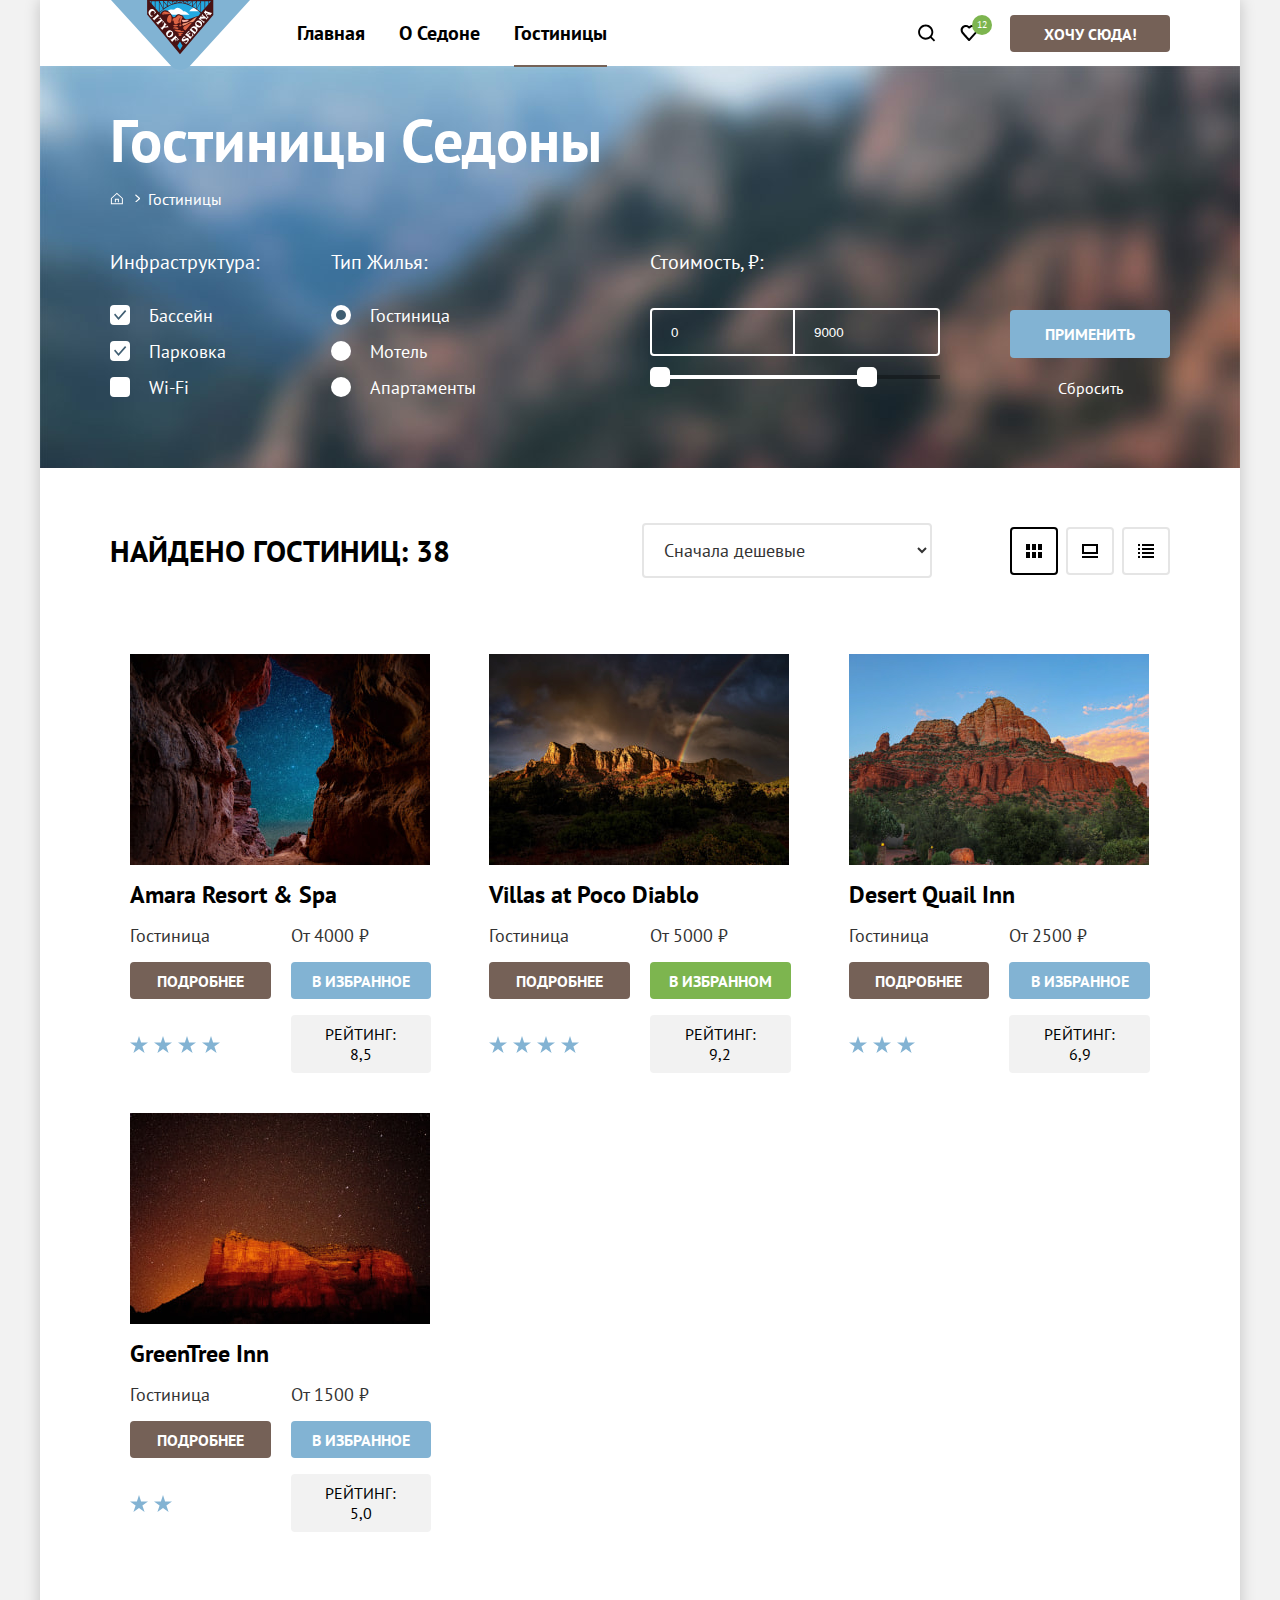
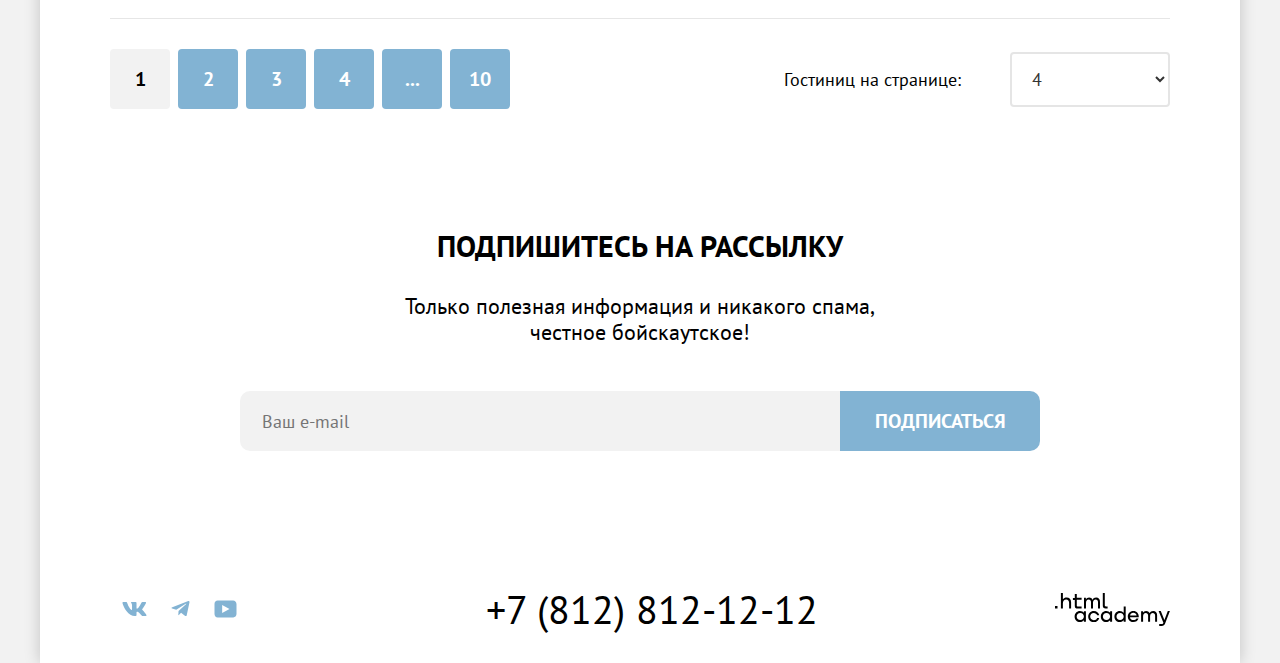
==== commit edcd1d15: "Добавляет range bar в форму" ====
--- a/catalog.html
+++ b/catalog.html
@@ -104,6 +104,12 @@
 									<legend class="fieldset__title">Стоимость, ₽:</legend>
 									<input class="filter__price-input" type="number" name="price-from" placeholder="от" value="0" aria-label="Начальная цена">
 									<input class="filter__price-input" type="number" name="price-to" placeholder="до" value="9000" aria-label="Конечная цена">
+									<div class="filter__range">
+										<div class="filter__range-bar" style="left: 0; width: 227px">
+											<button class="filter__range-toggle filter__range-toggle--min" type="button" aria-label="Установка начальной цены"></button>
+											<button class="filter__range-toggle filter__range-toggle--max" type="button" aria-label="Установка конечной цены"></button>
+										</div>
+									</div>
 								</fieldset>
 								<div class="filter__buttons">
 									<button class="filter__button button button--secondary" type="submit">Применить</button>
--- a/styles/styles.css
+++ b/styles/styles.css
@@ -755,9 +755,40 @@
 	color: #ffffff;
 }
 
-.filter__price-input:last-child {
+.filter__price-input:last-of-type {
 	border-left: 0;
 	border-radius: 0 4px 4px 0;
+}
+
+.filter__range {
+	grid-column: 1 / -1;
+	position: relative;
+	height: 4px;
+	background-color: rgba(0, 0, 0, 0.3);
+}
+
+.filter__range-bar {
+	position: absolute;
+	height: 4px;
+	background-color: #fff;
+}
+
+.filter__range-toggle {
+	position: absolute;
+	top: -8px;
+	width: 20px;
+	height: 20px;
+	background-color: #fff;
+	border-radius: 5px;
+	border: none;
+}
+
+.filter__range-toggle--min {
+	left: 0;
+}
+
+.filter__range-toggle--max {
+	right: 0;
 }
 
 .filter__buttons {
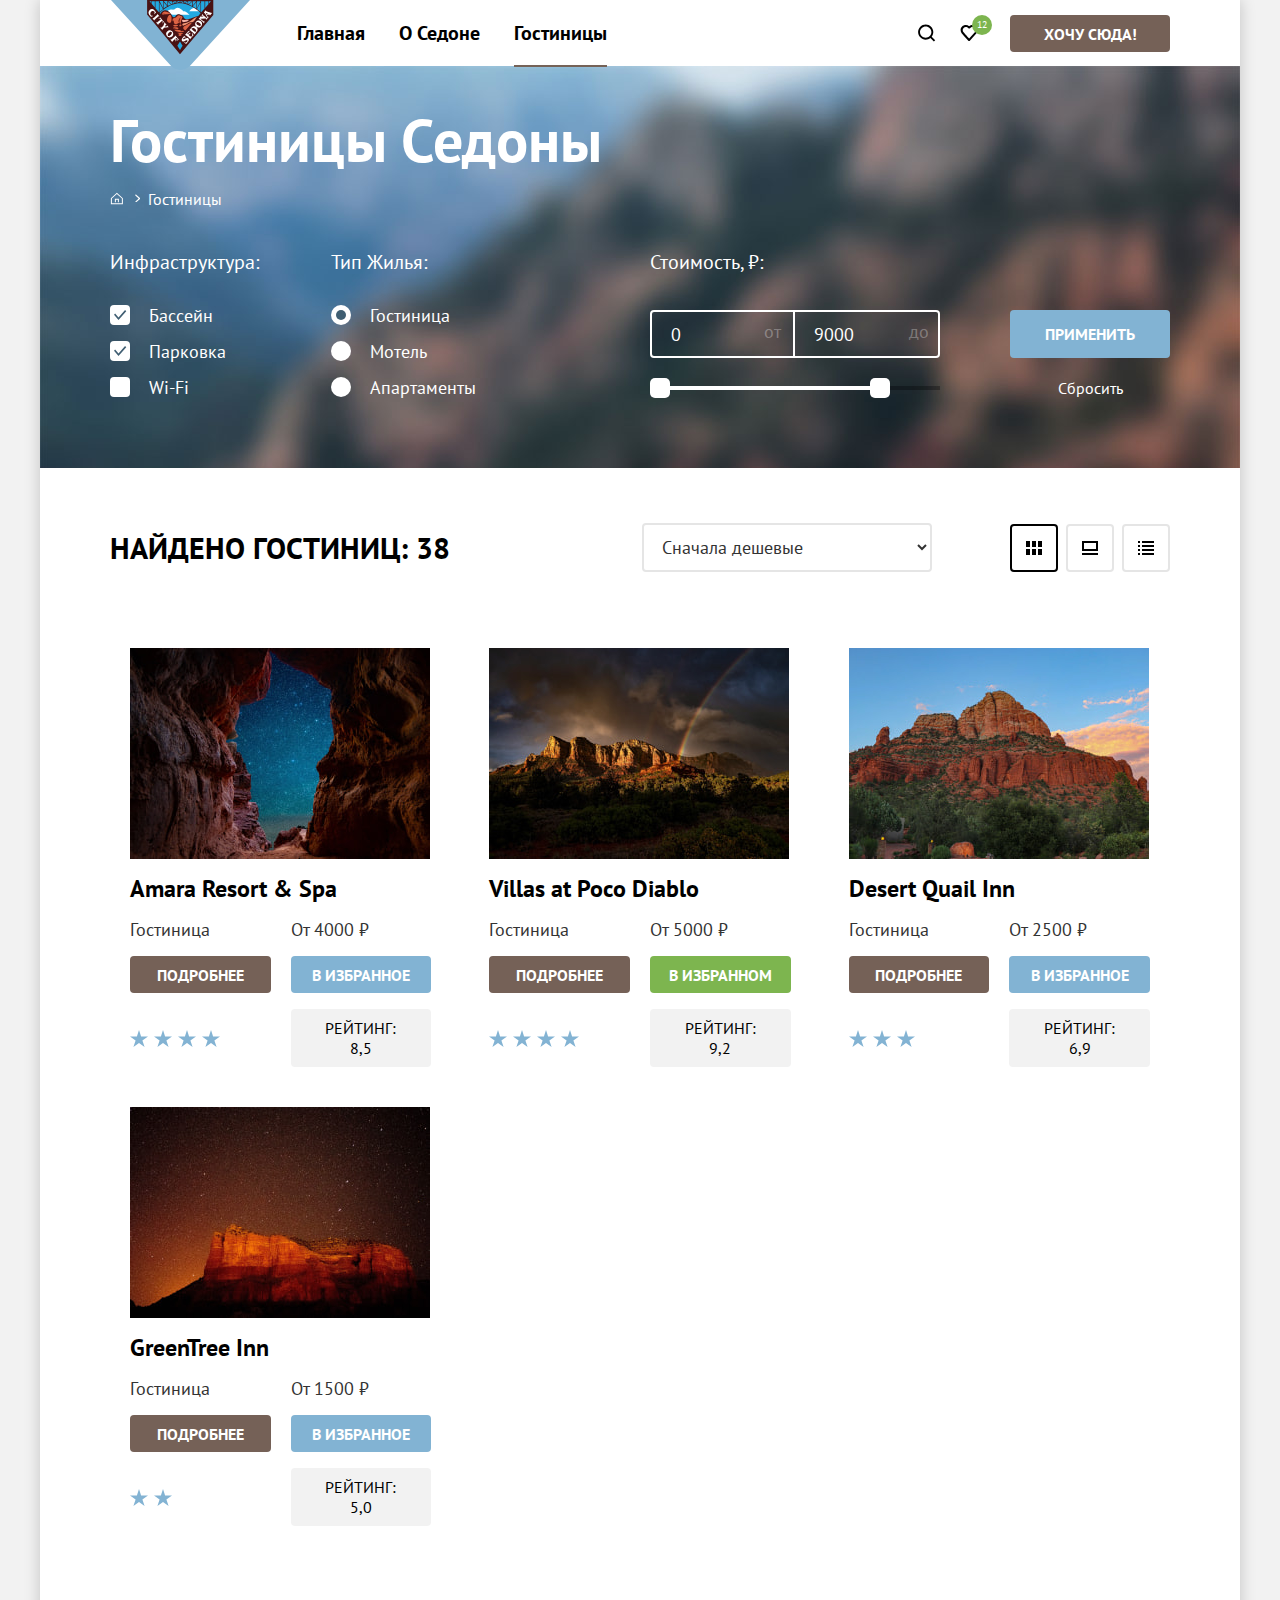
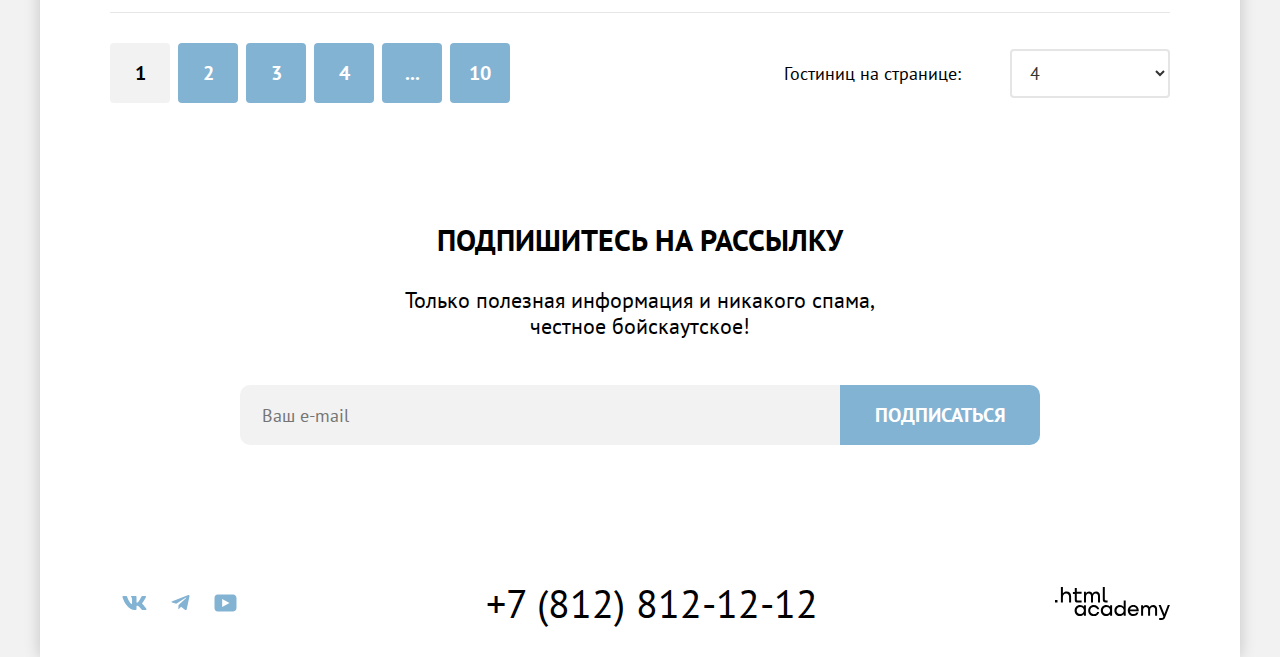
==== commit cbad1c11: "Добавляет стили для filter__input" ====
--- a/catalog.html
+++ b/catalog.html
@@ -102,10 +102,16 @@
 							<div class="filter__group">
 								<fieldset class="fieldset filter__price">
 									<legend class="fieldset__title">Стоимость, ₽:</legend>
-									<input class="filter__price-input" type="number" name="price-from" placeholder="от" value="0" aria-label="Начальная цена">
-									<input class="filter__price-input" type="number" name="price-to" placeholder="до" value="9000" aria-label="Конечная цена">
+									<div class="filter__price-wrapper">
+										<input class="filter__price-input" type="number" name="price-from" value="0" aria-label="Начальная цена">
+										<span class="filter__price-placeholder">от</span>
+									</div>
+									<div class="filter__price-wrapper">
+										<input class="filter__price-input filter__price-input--last" type="number" name="price-to" value="9000" aria-label="Конечная цена">
+										<span class="filter__price-placeholder">до</span>
+									</div>
 									<div class="filter__range">
-										<div class="filter__range-bar" style="left: 0; width: 227px">
+										<div class="filter__range-bar" style="left: 0; width: 240px">
 											<button class="filter__range-toggle filter__range-toggle--min" type="button" aria-label="Установка начальной цены"></button>
 											<button class="filter__range-toggle filter__range-toggle--max" type="button" aria-label="Установка конечной цены"></button>
 										</div>
--- a/styles/styles.css
+++ b/styles/styles.css
@@ -707,9 +707,23 @@
 	border-radius: 4px;
 }
 
+.filter__checkbox-view:hover {
+	background-color: rgba(255, 255, 255, 0.6);
+}
+
+.filter__checkbox:focus + .filter__checkbox-view {
+	background: rgba(255, 255, 255, 0.6);
+	border: 3px solid #83b3d3;
+	margin: -3px -3px;
+}
+
+.filter__checkbox:active + .filter__checkbox-view {
+	background: rgba(255, 255, 255, 0.3);
+}
+
 .filter__checkbox:checked + .filter__checkbox-view {
 	background-image: url("../images/icons/check.svg");
-	background-position: 4px 5px;
+	background-position: 4px;
 	background-repeat: no-repeat;
 }
 
@@ -732,6 +746,11 @@
 	border-radius: 50%;
 }
 
+.filter__radio:focus + .filter__radio-view {
+	border: 3px solid #83b3d3;
+	margin: -3px -3px;
+}
+
 .filter__label-text {
 	font-size: 18px;
 	line-height: 21px;
@@ -740,25 +759,67 @@
 .filter__price {
 	display: grid;
 	grid-template-columns: repeat(2, 1fr);
+}
+
+.filter__price-wrapper {
+	position: relative;
+	margin-top: 5px;
 }
 
 .filter__price-input {
 	width: 145px;
 	height: 48px;
 	box-sizing: border-box;
-	margin: 0;
-	margin-top: 3px;
-	padding: 0 19px;
+	margin: 0 0 20px;
+	padding: 0 42px 0 19px;
+	font-family: inherit;
+	font-size: 18px;
+	line-height: 21px;
 	background-color: transparent;
 	border: 2px solid #ffffff;
 	border-radius: 4px 0 0 4px;
 	color: #ffffff;
 }
 
-.filter__price-input:last-of-type {
+.filter__price-input:hover {
+	border-color: rgba(255, 255, 255, 0.6);
+}
+
+.filter__price-input:focus {
+	border: 2px solid #FFFFFF;
+	box-shadow: 0 0 0 3px #81B3D2;
+	outline: none;
+}
+
+.filter__price-input:active {
+	background-color: #756257;
+	box-shadow: none;
+}
+
+.filter__price-placeholder {
+	position: absolute;
+	top: 10px;
+	right: 14px;
+	width: 17px;
+	height: 23px;
+	content: "от";
+	font-size: 18px;
+	line-height: 23px;
+	color: rgba(255, 255, 255, 0.3);
+}
+
+.filter__price-input--last {
 	border-left: 0;
 	border-radius: 0 4px 4px 0;
 }
+
+
+.filter__price-input::-webkit-outer-spin-button,
+.filter__price-input::-webkit-inner-spin-button {
+	appearance: none;
+	margin: 0;
+}
+
 
 .filter__range {
 	grid-column: 1 / -1;
@@ -783,6 +844,22 @@
 	border: none;
 }
 
+.filter__range-toggle:hover {
+	box-shadow: 0 4px 10px rgba(0, 0, 0, 0.25);
+}
+
+.filter__range-toggle:focus {
+	border: 3px solid #83B3D3;
+	box-shadow: 0 4px 10px rgba(0, 0, 0, 0.25);
+	outline: none;
+}
+
+.filter__range-toggle:active {
+	border: 2px solid #83B3D3;
+	box-shadow: 0 7px 15px rgba(0, 0, 0, 0.4);
+	outline: none;
+}
+
 .filter__range-toggle--min {
 	left: 0;
 }
@@ -814,7 +891,7 @@
 }
 
 .catalog__select {
-	padding: 13px 16px;
+	padding: 10px 14px;
 	margin: 0;
 	font-family: inherit;
 	font-size: 18px;
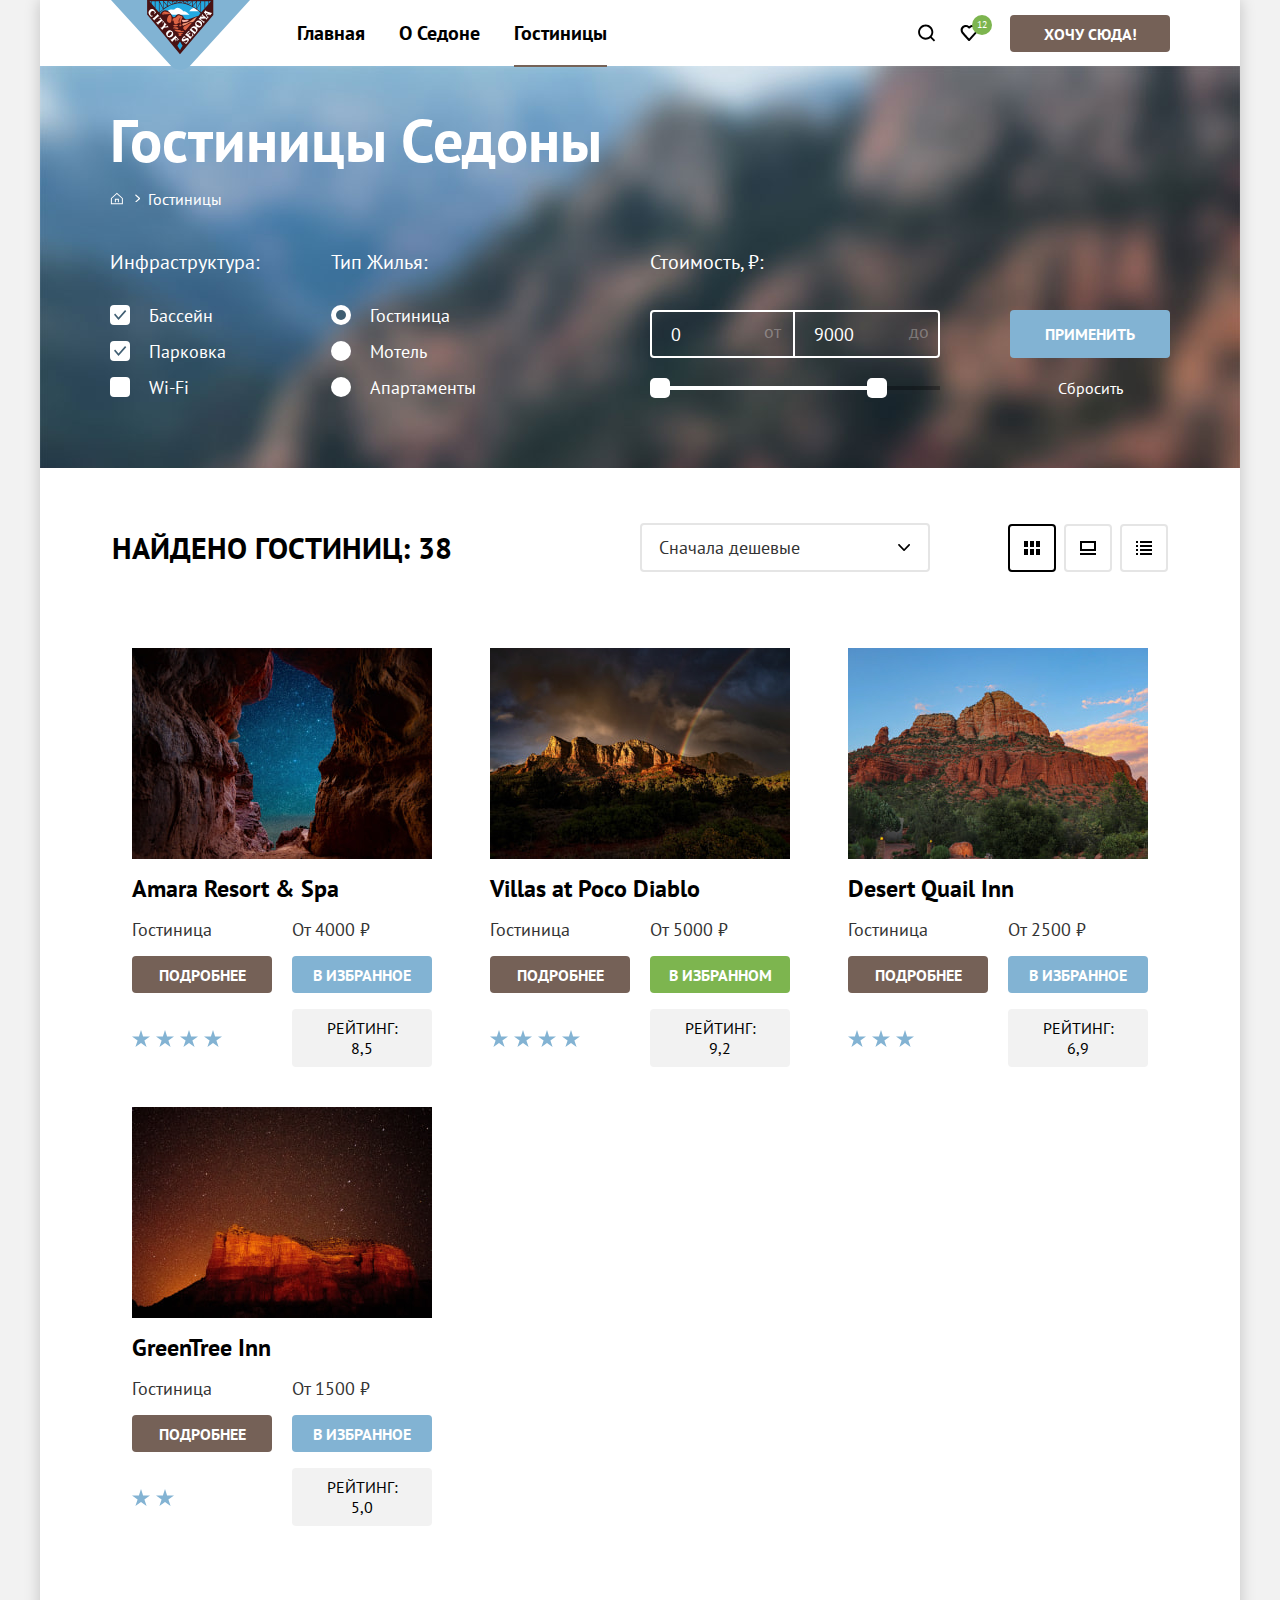
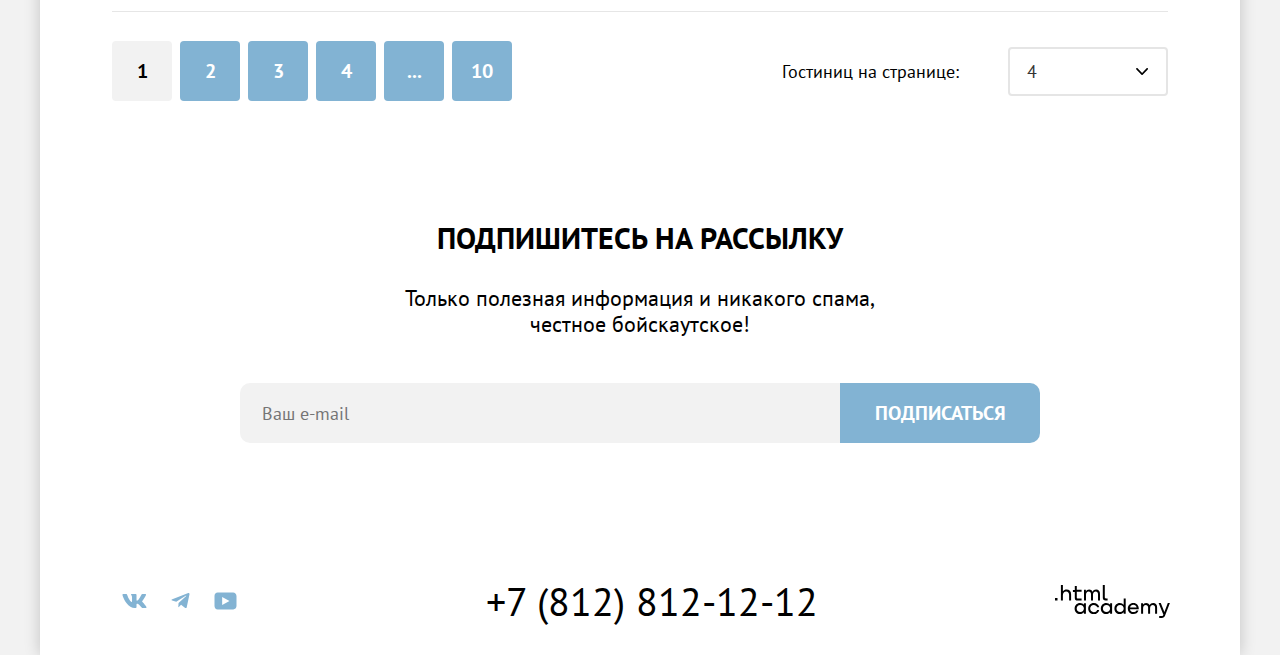
==== commit 4933731c: "Исправляет неточности и добавляет tooltip" ====
--- a/catalog.html
+++ b/catalog.html
@@ -29,7 +29,7 @@
 			</header>
 			<main class="catalog">
 
-				<header class="catalog__header container">
+				<header class="catalog__header">
 					<h1 class="catalog__header-title">Гостиницы Седоны</h1>
 					<ul class="catalog__header-breadcrumbs breadcrumbs">
 						<li class="breadcrumbs__item">
@@ -111,7 +111,7 @@
 										<span class="filter__price-placeholder">до</span>
 									</div>
 									<div class="filter__range">
-										<div class="filter__range-bar" style="left: 0; width: 240px">
+										<div class="filter__range-bar" style="left: 0; width: 237px">
 											<button class="filter__range-toggle filter__range-toggle--min" type="button" aria-label="Установка начальной цены"></button>
 											<button class="filter__range-toggle filter__range-toggle--max" type="button" aria-label="Установка конечной цены"></button>
 										</div>
@@ -127,7 +127,7 @@
 				</header>
 
 				<!-- Каталог -->
-				<section class="catalog__items container">
+				<section class="catalog__items">
 					<h2 class="visually-hidden">Список выбранных гостиниц</h2>
 
 
@@ -281,7 +281,7 @@
 					</form>
 				</section>
 			</main>
-			<footer class="contacts container">
+			<footer class="contacts">
 				<h2 class="visually-hidden">Контакты</h2>
 				<ul class="social">
 					<li class="social__item">
--- a/styles/styles.css
+++ b/styles/styles.css
@@ -39,10 +39,6 @@
 	margin: auto;
 	box-shadow: 0 0 15px rgba(0, 0, 0, 0.2);
 	background-color: #ffffff;
-}
-
-.container {
-	padding: 0 70px;
 }
 
 .main {
@@ -193,6 +189,7 @@
 
 .header {
 	position: relative;
+	margin: 0 70px;
 }
 
 .logo {
@@ -290,6 +287,7 @@
 	display: flex;
 	justify-content: space-between;
 	align-items: center;
+	margin: 0 70px;
 	padding-top: 40px;
 	padding-bottom: 30px;
 }
@@ -349,6 +347,367 @@
 .contacts__link:active {
 	color: #756157;
 	opacity: 0.3;
+}
+
+/* Modal */
+
+.modal {
+	position: fixed;
+	top: 0;
+	left: 0;
+	width: 100%;
+	height: 100%;
+	display: flex;
+	background: rgba(242, 242, 242, 0.8);
+	z-index: 2;
+}
+
+.modal__window {
+	position: relative;
+	margin: auto;
+	padding: 62px 70px 70px;
+	background-color: #ffffff;
+	box-shadow: 0 25px 50px rgba(0, 0, 0, 0.15);
+	border-radius: 30px;
+}
+
+.modal__close-button {
+	position: absolute;
+	top: 55px;
+	right: 70px;
+	width: 53px;
+	height: 53px;
+	border-radius: 50%;
+	background-color: #f2f2f2;
+	border: none;
+	cursor: pointer;
+}
+
+.modal__close-button::before {
+	position: absolute;
+	top: 50%;
+	left: 50%;
+	width: 16px;
+	height: 1.5px;
+	background-color: #000000;
+	content: "";
+	transform: translate(-50%, -50%) rotate(45deg);
+}
+
+.modal__close-button::after {
+	position: absolute;
+	top: 50%;
+	left: 50%;
+	width: 16px;
+	height: 1.5px;
+	background-color: #000000;
+	content: "";
+	transform: translate(-50%, -50%) rotate(-45deg);
+}
+
+.modal__close-button:hover {
+	background-color: #e6e6e6;
+}
+
+.modal__close-button:focus {
+	background-color: #e6e6e6;
+	border: 3px solid #83b3d3;
+	outline: none;
+}
+
+.modal__close-button:active {
+	background-color: #e6e6e6;
+	border: none;
+}
+
+.modal__close-button:active::before,
+.modal__close-button:active::after {
+	opacity: 0.3;
+}
+
+.modal__title {
+	margin: 2px 0 63px -2px;
+	margin-top: 2px;
+	margin-bottom: 63px;
+}
+
+.modal__form {
+	display: flex;
+	flex-wrap: wrap;
+	column-gap: 54px;
+	width: 574px;
+}
+
+.modal__label {
+	display: grid;
+	grid-template-columns: 1fr 420px;
+	flex-grow: 1;
+	align-items: center;
+}
+
+.modal__label--small {
+	grid-template-columns: 155px 133px;
+}
+
+.modal__label--small + .modal__label--small {
+	grid-template-columns: 97px 133px;
+}
+
+.modal__label-text {
+	position: relative;
+	margin-right: 15px;
+	font-weight: 700;
+	font-size: 20px;
+	line-height: 26px;
+	text-transform: capitalize;
+}
+
+.modal__label-info {
+	grid-column: 2 / -1;
+	font-size: 16px;
+	line-height: 21px;
+	padding: 8px 0 11px;
+}
+
+.modal__label-info--danger {
+	color: #ff5757;
+}
+
+.modal__input {
+	margin: 0;
+	border: 0;
+	box-sizing: border-box;
+	background: #f2f2f2;
+	border-radius: 4px;
+	font: inherit;
+	font-weight: 400;
+	font-size: 18px;
+	line-height: 21px;
+}
+
+.modal__input:hover {
+	background: #e6e6e6;
+}
+
+.modal__input:focus {
+	background: #e6e6e6;
+	border: 3px solid #83b3d3;
+	outline: none;
+	margin: -3px;
+}
+
+.modal__input:active {
+	background: #ffffff;
+	border: 3px solid #000000;
+	outline: none;
+	margin: -3px;
+}
+
+.modal__input-text-wrapper,
+.modal__input-num-wrapper {
+	position: relative;
+}
+
+.modal__input-text-icon {
+	position: absolute;
+	top: 0;
+	bottom: 0;
+	margin: auto 0;
+	right: 12px;
+	height: 15px;
+	width: 15px;
+	background-image: url(../images/icons/date.svg);
+	background-repeat: no-repeat;
+	background-position: center;
+	color: #000000;
+	opacity: 0.3;
+	border: none;
+	padding: 15px;
+	cursor: pointer;
+}
+
+.modal__input-num-minus {
+	position: absolute;
+	top: 0;
+	bottom: 0;
+	width: 25px;
+	height: 25px;
+	margin: auto 0;
+	left: 12px;
+	opacity: 0.3;
+	border: none;
+	padding: 0;
+	cursor: pointer;
+}
+
+.modal__input-num-minus::before {
+	position: absolute;
+	top: 0;
+	bottom: 0;
+	margin: auto 0;
+	content: "";
+	height: 1px;
+	width: 13px;
+	background-color: #000000;
+	transform: translate(-50%);
+}
+
+.modal__input-num-plus {
+	position: absolute;
+	top: 0;
+	bottom: 0;
+	margin: auto 0;
+	right: 13px;
+	height: 25px;
+	width: 25px;
+	opacity: 0.3;
+	border: none;
+	padding: 0;
+	cursor: pointer;
+}
+
+.modal__input-num-plus::before {
+	position: absolute;
+	top: 0;
+	bottom: 0;
+	margin: auto 0;
+	content: "";
+	height: 1px;
+	width: 13px;
+	background-color: #000000;
+	transform: translate(-50%);
+}
+
+.modal__input-num-plus::after {
+	position: absolute;
+	top: 0;
+	bottom: 0;
+	margin: auto 0;
+	content: "";
+	height: 1px;
+	width: 13px;
+	background-color: #000000;
+	transform: translate(-50%) rotate(90deg);
+}
+
+.modal__input-num-minus:hover,
+.modal__input-num-plus:hover {
+	opacity: 1;
+}
+
+.modal__input-num-minus:focus,
+.modal__input-num-plus:focus {
+	opacity: 1;
+	border: 3px solid #83b3d3;
+	border-radius: 4px;
+	outline: none;
+}
+
+.modal__input-num-minus:active,
+.modal__input-num-plus:active {
+	opacity: 0.2;
+	border: none;
+}
+
+.modal__input-text {
+	padding: 15px 50px 14px 19px;
+	width: 100%;
+}
+
+.modal__input-num {
+	padding: 15px 19px 14px;
+	text-align: center;
+	width: 133px;
+}
+
+.modal__input-num::-webkit-outer-spin-button,
+.modal__input-num::-webkit-inner-spin-button {
+	appearance: none;
+	margin: 0;
+}
+
+.modal__button {
+	width: 100%;
+	margin-top: 40px;
+	padding: 12px 26px;
+	grid-column: 1 / -1;
+	font-size: 20px;
+	line-height: 36px;
+	border-radius: 10px;
+}
+
+.modal__button:focus {
+	border: 3px solid #756257;
+	margin-top: 37px;
+	margin-bottom: -3px;
+}
+.modal__button:active {
+	border: none;
+	margin-top: 40px;
+	margin-bottom: 0;
+}
+
+.modal--closed {
+	display: none;
+}
+
+/* ToolTip */
+
+.tooltip {
+	position: absolute;
+	width: 25px;
+	height: 25px;
+	margin: 3px 0 0 6px;
+}
+
+.tooltip__toggle {
+	width: 25px;
+	height: 25px;
+	margin: 0;
+	padding: 0;
+	display: block;
+	border-radius: 50%;
+	background-color: #83b3d3;
+	border: none;
+	color: #ffffff;
+	cursor: pointer;
+}
+
+.tooltip__text {
+	position: absolute;
+	top: 39px;
+  left: 50%;
+  transform: translateX(-50%);
+	display: none;
+	box-sizing: border-box;
+	z-index: 3;
+	width: 256px;
+	padding: 15px 18px 23px 22px;
+	background: #333333;
+	box-shadow: 0 15px 30px rgba(0, 0, 0, 0.3);
+	text-transform: none;
+	border-radius: 10px;
+	color: #ffffff;
+	font-weight: 400;
+	font-size: 16px;
+	line-height: 21px;
+}
+
+.tooltip__text:after {
+  content: "";
+  background-image: url("../images/icons/tooltip-arrow.svg");
+  width: 19px;
+  height: 9px;
+  position:absolute;
+  top: -9px;
+  left:0;
+  right:0;
+  margin: 0 auto;
+}
+
+.tooltip__toggle:hover + .tooltip__text,
+.tooltip__toggle:focus + .tooltip__text {
+  display: block;
 }
 
 /* Hero */
@@ -362,14 +721,23 @@
 	background-repeat: no-repeat;
 	background-size: 100% auto;
 	color: #ffffff;
-	clip-path: polygon(0% 0%, 0% 88%, 21% 93%, 21% 88%, 50% 100%, 79% 88%, 79% 93%, 100% 88%, 100% 0%);
+	clip-path: polygon(
+		0% 0%,
+		0% 88%,
+		21% 93%,
+		21% 88%,
+		50% 100%,
+		79% 88%,
+		79% 93%,
+		100% 88%,
+		100% 0%
+	);
 }
 
 .hero__image {
 	display: block;
 	margin: 0 auto;
 }
-
 
 /* Advantages */
 
@@ -387,7 +755,6 @@
 .advantages__intro-description {
 	margin: 0;
 }
-
 
 .advantages__list {
 	display: grid;
@@ -415,7 +782,7 @@
 	grid-column: span 1;
 	min-height: 384px;
 	box-sizing: border-box;
-	padding: 80px 85px;
+	padding: 70px 85px;
 }
 
 .advantages__item--main {
@@ -588,8 +955,7 @@
 /* Catalog Header */
 
 .catalog__header {
-	padding-top: 35px;
-	padding-bottom: 70px;
+	padding: 35px 70px 70px;
 	background-color: #489dd6;
 	background-image: url("../images/backgrounds/filter.jpg");
 	background-repeat: no-repeat;
@@ -618,7 +984,7 @@
 .catalog__header-link:focus {
 	opacity: 1;
 	background-color: transparent;
-	outline: 3px solid #83B3D3;
+	outline: 3px solid #83b3d3;
 }
 
 .catalog__header-link:active {
@@ -714,7 +1080,7 @@
 .filter__checkbox:focus + .filter__checkbox-view {
 	background: rgba(255, 255, 255, 0.6);
 	border: 3px solid #83b3d3;
-	margin: -3px -3px;
+	margin: -3px;
 }
 
 .filter__checkbox:active + .filter__checkbox-view {
@@ -742,7 +1108,7 @@
 	width: 10px;
 	height: 10px;
 	content: "";
-	background-color: #3F5E72;
+	background-color: #3f5e72;
 	border-radius: 50%;
 }
 
@@ -786,8 +1152,8 @@
 }
 
 .filter__price-input:focus {
-	border: 2px solid #FFFFFF;
-	box-shadow: 0 0 0 3px #81B3D2;
+	border: 2px solid #ffffff;
+	box-shadow: 0 0 0 3px #81b3d2;
 	outline: none;
 }
 
@@ -813,13 +1179,11 @@
 	border-radius: 0 4px 4px 0;
 }
 
-
 .filter__price-input::-webkit-outer-spin-button,
 .filter__price-input::-webkit-inner-spin-button {
 	appearance: none;
 	margin: 0;
 }
-
 
 .filter__range {
 	grid-column: 1 / -1;
@@ -849,13 +1213,13 @@
 }
 
 .filter__range-toggle:focus {
-	border: 3px solid #83B3D3;
+	border: 3px solid #83b3d3;
 	box-shadow: 0 4px 10px rgba(0, 0, 0, 0.25);
 	outline: none;
 }
 
 .filter__range-toggle:active {
-	border: 2px solid #83B3D3;
+	border: 2px solid #83b3d3;
 	box-shadow: 0 7px 15px rgba(0, 0, 0, 0.4);
 	outline: none;
 }
@@ -886,12 +1250,11 @@
 /* Catalog Items */
 
 .catalog__items {
-	padding-top: 55px;
-	padding-bottom: 25px;
+	padding: 55px 72px 25px 72px;
 }
 
 .catalog__select {
-	padding: 10px 14px;
+	padding: 12px 46px 12px 17px;
 	margin: 0;
 	font-family: inherit;
 	font-size: 18px;
@@ -900,6 +1263,29 @@
 	background-color: #ffffff;
 	border: 2px solid #e5e5e5;
 	border-radius: 4px;
+	background-image: url("../images/icons/select-arrow.svg");
+	background-repeat: no-repeat;
+	background-position: right 18px center;
+	appearance: none;
+}
+
+.catalog__select:hover {
+	border: 2px solid #68a2ca;
+}
+
+.catalog__select:focus {
+	border: 2px solid #68a2ca;
+	outline: none;
+}
+
+.catalog__select:active {
+	border-color: #3f5e72;
+}
+
+.catalog__select:disabled {
+	color: #000000;
+	border-color: #000000;
+	opacity: 0.3;
 }
 
 /* Catalog Items Header */
@@ -938,9 +1324,9 @@
 	column-gap: 18px;
 	margin: 0;
 	padding: 0;
-	margin-bottom: 30px;
-	padding-bottom: 66px;
-	border-bottom: 1px solid #E6E6E6;
+	margin-bottom: 29px;
+	padding-bottom: 65px;
+	border-bottom: 1px solid #e6e6e6;
 	list-style: none;
 }
 
@@ -1033,7 +1419,6 @@
 	padding: 12px;
 	font-size: 20px;
 	line-height: 36px;
-
 }
 
 .pagination-item-current {
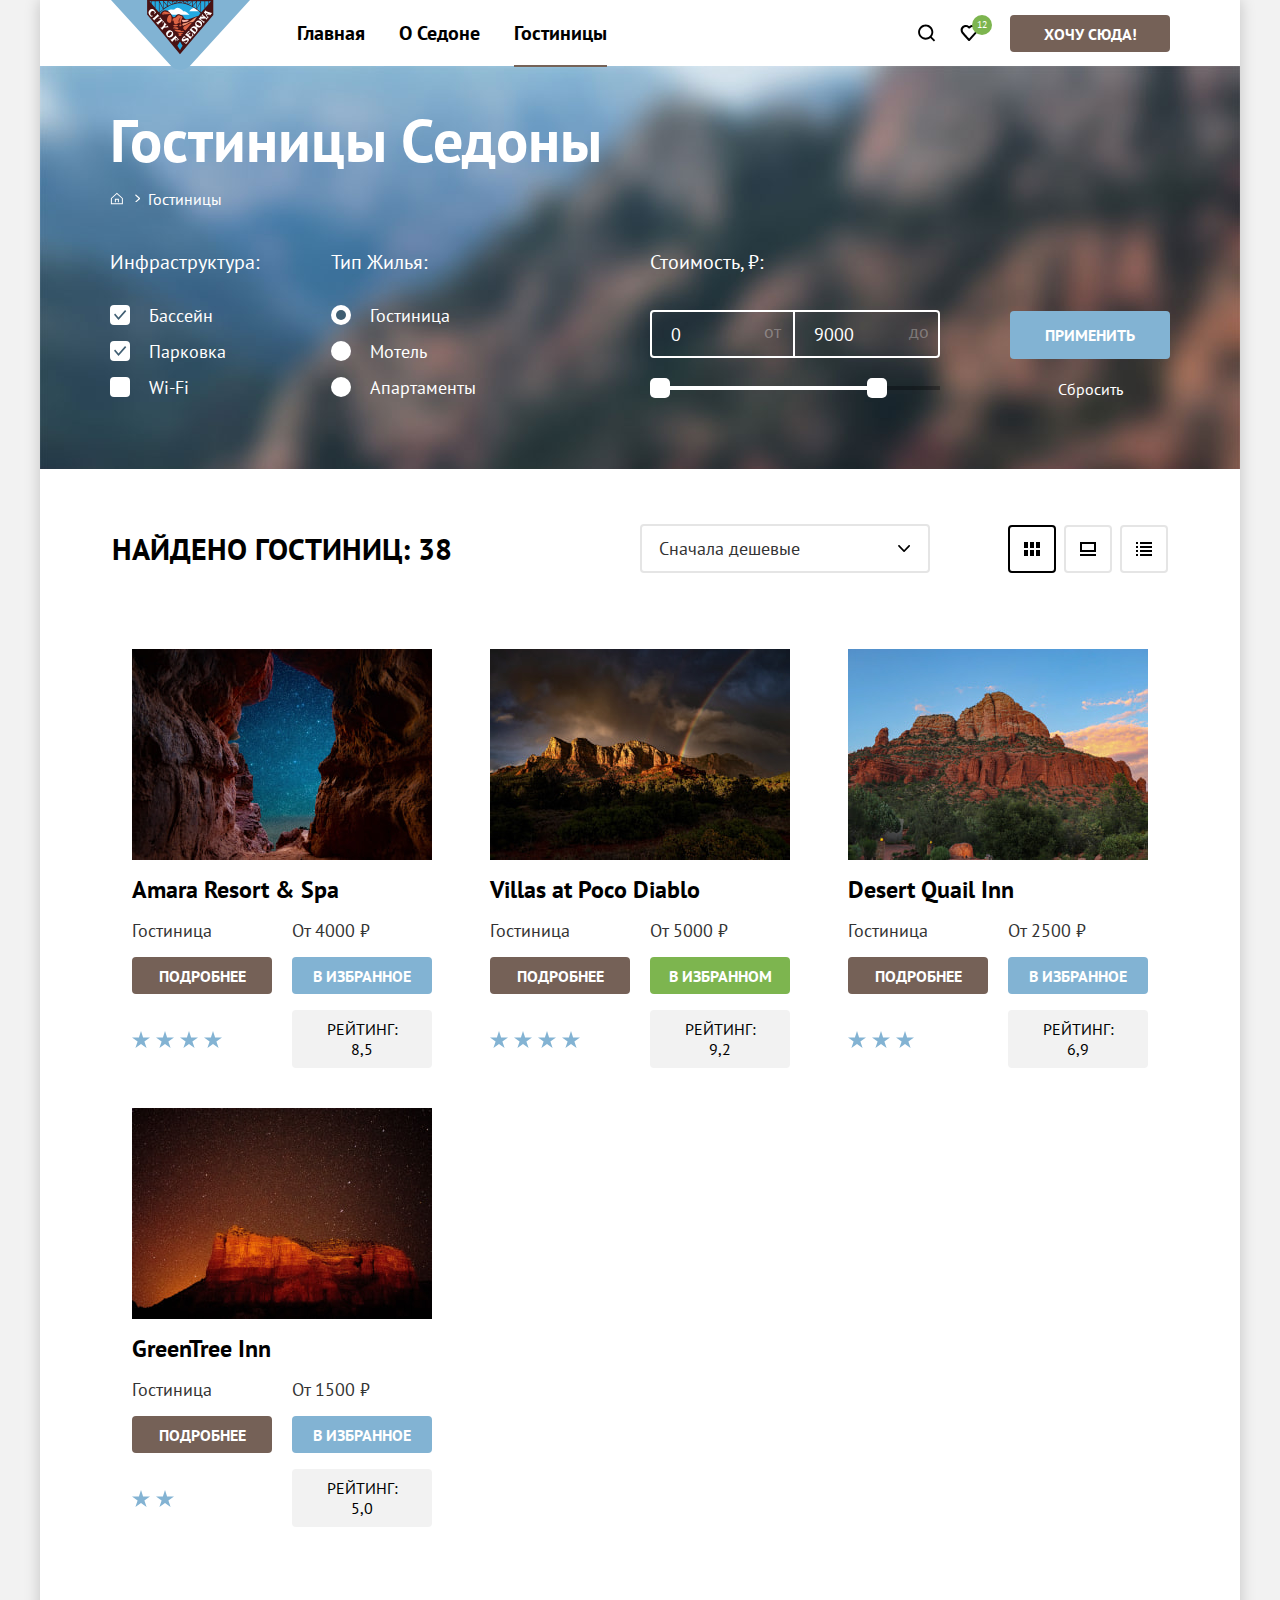
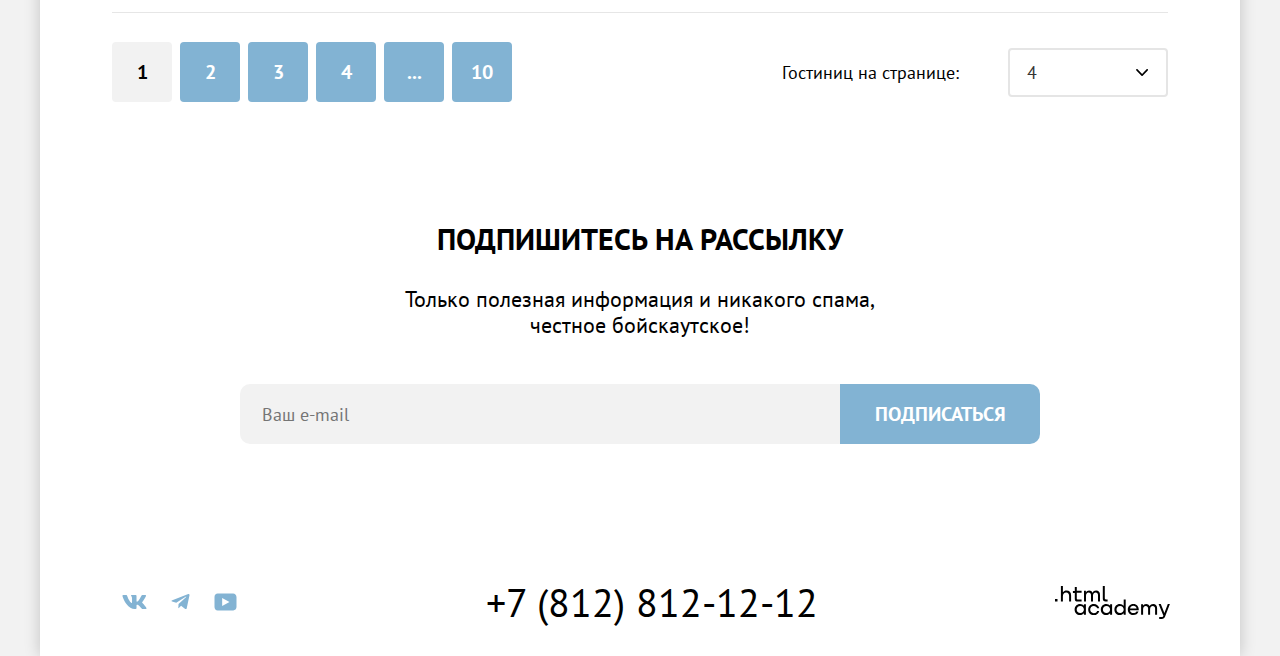
==== commit c099e23b: "Исправление мелких недочетов" ====
--- a/catalog.html
+++ b/catalog.html
@@ -1,323 +1,348 @@
 <!DOCTYPE html>
 <html lang="ru">
 
-	<head>
-		<meta charset="UTF-8">
-		<title>HTML Academy: Седона</title>
-		<link rel="icon" href="images/favicon.png" sizes="32x32" type="image/png">
-		<link rel="stylesheet" href="styles/styles.css">
-	</head>
-
-	<body>
-		<div class="wrapper">
-			<header class="header container">
-				<a class="logo" href="index.html">
-					<img src="images/logo.svg" width="140" height="70" alt="Логотип.">
-				</a>
-				<nav class="navigation">
-					<ul class="navigation__list">
-						<li><a class="navigation__link" href="index.html">Главная</a></li>
-						<li><a class="navigation__link" href="#">О Седоне</a></li>
-						<li><a class="navigation__link navigation__link--active">Гостиницы</a></li>
-					</ul>
-					<ul class="navigation__list">
-						<li><a class="navigation__link navigation__icon navigation__icon--search" aria-label="Поиск" href="#"></a></li>
-						<li><a class="navigation__link navigation__icon navigation__icon--favorite" aria-label="Избранное" href="#"></a></li>
-						<li><a class="button" href="#">Хочу сюда!</a></li>
-					</ul>
-				</nav>
-			</header>
-			<main class="catalog">
-
-				<header class="catalog__header">
-					<h1 class="catalog__header-title">Гостиницы Седоны</h1>
-					<ul class="catalog__header-breadcrumbs breadcrumbs">
-						<li class="breadcrumbs__item">
-							<a class="catalog__header-link" href="index.html" aria-label="Главная страница">
-								<svg width="13" height="13" viewBox="0 0 13 13" fill="currentColor" xmlns="http://www.w3.org/2000/svg">
-									<path fill-rule="evenodd" clip-rule="evenodd"
-												d="M0.871094 6.15002L6.87109 0.650024L12.8711 6.15002V12.35H0.871094V6.15002ZM1.87109 6.55002V11.35H11.8711V6.55002L6.87109 2.05002L1.87109 6.55002ZM5.87109 10.35H4.87109V6.84998H8.87109V10.35H7.87109V7.84998H5.87109V10.35Z" />
-								</svg>
-							</a>
-						</li>
-						<li class="breadcrumbs__item"><a class="catalog__header-link">Гостиницы</a></li>
-					</ul>
-					<section class="filter">
-						<h2 class="visually-hidden">Фильтр для поиска гостиницы</h2>
-						<form class="filter__form" action="https://echo.htmlacademy.ru/" method="post">
-							<div class="filter__group">
-								<fieldset class="fieldset">
-									<legend class="fieldset__title">Инфраструктура:</legend>
-									<ul class="filter__list">
-										<li class="filter__item">
-											<label class="filter__label">
-												<input class="filter__checkbox visually-hidden" type="checkbox" name="swimming" checked>
-												<span class="filter__checkbox-view"></span>
-												<span class="filter__label-text">Бассейн</span>
-											</label>
-										</li>
-										<li class="filter__item">
-											<label class="filter__label">
-												<input class="filter__checkbox visually-hidden" type="checkbox" name="parking" checked>
-												<span class="filter__checkbox-view"></span>
-												<span class="filter__label-text">Парковка</span>
-											</label>
-										</li>
-										<li class="filter__item">
-											<label class="filter__label">
-												<input class="filter__checkbox visually-hidden" type="checkbox" name="wifi">
-												<span class="filter__checkbox-view"></span>
-												<span class="filter__label-text">Wi-Fi</span>
-											</label>
-										</li>
-									</ul>
-								</fieldset>
-								<fieldset class="fieldset">
-									<legend class="fieldset__title">Тип жилья:</legend>
-									<ul class="filter__list">
-										<li class="filter__item">
-											<label class="filter__label">
-												<input class="filter__radio visually-hidden" type="radio" name="type-of-housing" value="catalog__item" checked>
-												<span class="filter__radio-view"></span>
-												<span class="filter__label-text">Гостиница</span>
-											</label>
-										</li>
-										<li class="filter__item">
-											<label class="filter__label">
-												<input class="filter__radio visually-hidden" type="radio" name="type-of-housing" value="motel">
-												<span class="filter__radio-view"></span>
-												<span class="filter__label-text">Мотель</span>
-											</label>
-										</li>
-										<li class="filter__item">
-											<label class="filter__label">
-												<input class="filter__radio visually-hidden" type="radio" name="type-of-housing" value="apartments">
-												<span class="filter__radio-view"></span>
-												<span class="filter__label-text">Апартаменты</span>
-											</label>
-										</li>
-									</ul>
-								</fieldset>
-							</div>
-							<div class="filter__group">
-								<fieldset class="fieldset filter__price">
-									<legend class="fieldset__title">Стоимость, ₽:</legend>
-									<div class="filter__price-wrapper">
-										<input class="filter__price-input" type="number" name="price-from" value="0" aria-label="Начальная цена">
-										<span class="filter__price-placeholder">от</span>
-									</div>
-									<div class="filter__price-wrapper">
-										<input class="filter__price-input filter__price-input--last" type="number" name="price-to" value="9000" aria-label="Конечная цена">
-										<span class="filter__price-placeholder">до</span>
-									</div>
-									<div class="filter__range">
-										<div class="filter__range-bar" style="left: 0; width: 237px">
-											<button class="filter__range-toggle filter__range-toggle--min" type="button" aria-label="Установка начальной цены"></button>
-											<button class="filter__range-toggle filter__range-toggle--max" type="button" aria-label="Установка конечной цены"></button>
-										</div>
-									</div>
-								</fieldset>
-								<div class="filter__buttons">
-									<button class="filter__button button button--secondary" type="submit">Применить</button>
-									<button class="filter__button button button--trasparent catalog__header-link" type="reset">Сбросить</button>
-								</div>
-							</div>
-						</form>
-					</section>
-				</header>
-
-				<!-- Каталог -->
-				<section class="catalog__items">
-					<h2 class="visually-hidden">Список выбранных гостиниц</h2>
-
-
-					<header class="catalog__items-header">
-						<span class="catalog__items-title title">
-							Найдено гостиниц:
-							<span>38</span>
-						</span>
-						<select class="catalog__items-sort catalog__select" name="catalog-sort" aria-label="Выбор сортировки гостиниц.">
-							<option value="cheap" selected>Сначала дешевые</option>
-							<option value="rich">Сначала дорогие</option>
-							<option value="review">По популярности</option>
-						</select>
-						<ul class="catalog__items-view" aria-label="Вид отображения списка гостиниц.">
-							<li>
-								<a class="button button--icon button--icon-selected" href="#">
-									<span class="visually-hidden">Небольшие карточки</span>
-									<svg xmlns="http://www.w3.org/2000/svg" width="16" height="14" fill="currentColor" viewBox="0 0 16 14">
-										<path d="M4 0H0v6h4V0ZM16 0h-4v6h4V0ZM10 0H6v6h4V0ZM4 8H0v6h4V8ZM16 8h-4v6h4V8ZM10 8H6v6h4V8Z" />
-									</svg>
-								</a>
-							</li>
-							<li>
-								<a class="button button--icon" href="#">
-									<span class="visually-hidden">Карточки с подробным описанием</span>
-									<svg xmlns="http://www.w3.org/2000/svg" width="16" height="14" fill="currentColor" viewBox="0 0 16 14">
-										<path d="M16 12H0v2h16v-2ZM14 2v6H2V2h12Zm2-2H0v10h16V0Z" />
-									</svg>
-								</a>
-							</li>
-							<li>
-								<a class="button button--icon" href="#">
-									<span class="visually-hidden">Список</span>
-									<svg xmlns="http://www.w3.org/2000/svg" width="16" height="14" fill="currentColor" viewBox="0 0 16 14">
-										<path d="M2 0H0v2h2V0ZM16 0H4v2h12V0ZM2 4H0v2h2V4ZM16 4H4v2h12V4ZM2 8H0v2h2V8ZM16 8H4v2h12V8ZM2 12H0v2h2v-2ZM16 12H4v2h12v-2Z" />
-									</svg>
-								</a>
-							</li>
-						</ul>
-					</header>
-					<ul class="catalog__list">
-						<li class="catalog__item">
-							<a class="catalog__item-link" href="#">
-								<img class="catalog__item-image" src="images/catalog-items/amara.jpg" width="300" height="211" alt="Фотография гостиницы Amara Resort & Spa" />
-								<h3 class="catalog__item-title">Amara Resort & Spa</h3>
-							</a>
-							<span class="catalog__item-text">Гостиница</span>
-							<span class="catalog__item-text">От 4000 ₽</span>
-							<a class="catalog__item-button button" href="#">Подробнее</a>
-							<button class="catalog__item-button button button--secondary" type="button">В избранное</button>
-							<ul class="catalog__item-stars">
-								<li class="catalog__item-star"></li>
-								<li class="catalog__item-star"></li>
-								<li class="catalog__item-star"></li>
-								<li class="catalog__item-star"></li>
-							</ul>
-							<span class="catalog__item-rating">Рейтинг: 8,5</span>
-						</li>
-						<li class="catalog__item">
-							<a class="catalog__item-link" href="#">
-								<img class="catalog__item-image" src="images/catalog-items/villas.jpg" width="300" height="211" alt="Фотография гостиницы Villas at Poco Diablo" />
-								<h3 class="catalog__item-title">Villas at Poco Diablo</h3>
-							</a>
-							<span class="catalog__item-text">Гостиница</span>
-							<span class="catalog__item-text">От 5000 ₽</span>
-							<a class="catalog__item-button button" href="#">Подробнее</a>
-							<button class="catalog__item-button button button--selected" type="button">В избранном</button>
-							<ul class="catalog__item-stars">
-								<li class="catalog__item-star"></li>
-								<li class="catalog__item-star"></li>
-								<li class="catalog__item-star"></li>
-								<li class="catalog__item-star"></li>
-							</ul>
-							<span class="catalog__item-rating">Рейтинг: 9,2</span>
-						</li>
-						<li class="catalog__item">
-							<a class="catalog__item-link" href="#">
-								<img class="catalog__item-image" src="images/catalog-items/desert.jpg" width="300" height="211" alt="Фотография гостиницы Desert Quail Inn" />
-								<h3 class="catalog__item-title">Desert Quail Inn</h3>
-							</a>
-							<span class="catalog__item-text">Гостиница</span>
-							<span class="catalog__item-text">От 2500 ₽</span>
-							<a class="catalog__item-button button" href="#">Подробнее</a>
-							<button class="catalog__item-button button button--secondary" type="button">В избранное</button>
-							<ul class="catalog__item-stars">
-								<li class="catalog__item-star"></li>
-								<li class="catalog__item-star"></li>
-								<li class="catalog__item-star"></li>
-							</ul>
-							<span class="catalog__item-rating">Рейтинг: 6,9</span>
-						</li>
-						<li class="catalog__item">
-							<a class="catalog__item-link" href="#">
-								<img class="catalog__item-image" src="images/catalog-items/greentree.jpg" width="300" height="211" alt="Фотография гостиницы GreenTree Inn" />
-								<h3 class="catalog__item-title">GreenTree Inn</h3>
-							</a>
-							<span class="catalog__item-text">Гостиница</span>
-							<span class="catalog__item-text">От 1500 ₽</span>
-							<a class="catalog__item-button button" href="#">Подробнее</a>
-							<button class="catalog__item-button button button--secondary" type="button">В избранное</button>
-							<ul class="catalog__item-stars">
-								<li class="catalog__item-star"></li>
-								<li class="catalog__item-star"></li>
-							</ul>
-							<span class="catalog__item-rating">Рейтинг: 5,0</span>
-						</li>
-					</ul>
-
-					<!-- Пагинация -->
-					<footer class="catalog__items-footer">
-						<ul class="pagination">
-							<li>
-								<a class="pagination__link button button--secondary pagination-item-current">1</a>
-							</li>
-							<li>
-								<a class="pagination__link button button--secondary" href="#">2</a>
-							</li>
-							<li>
-								<a class="pagination__link button button--secondary" href="#">3</a>
-							</li>
-							<li>
-								<a class="pagination__link button button--secondary" href="#">4</a>
-							</li>
-							<li>
-								<a class="pagination__link button button--secondary" href="#">...</a>
-							</li>
-							<li>
-								<a class="pagination__link button button--secondary" href="#">10</a>
-							</li>
-						</ul>
-
-						<!-- Кол-во объектов на странице -->
-						<label class="catalog__items-quantity">
-							<span>Гостиниц на странице:</span>
-							<select class="catalog__select catalog__items-quantity-select" name="quantity-items">
-								<option value="4" selected>4</option>
-								<option value="8">8</option>
-								<option value="12">12</option>
-								<option value="16">16</option>
-							</select>
-						</label>
-					</footer>
-				</section>
-
-				<section class="newsletter">
-					<h2 class="newsletter__title title">Подпишитесь на рассылку</h2>
-					<p class="newsletter__description">Только полезная информация и никакого спама, честное бойскаутское!</p>
-					<form class="newsletter__form" action="https://echo.htmlacademy.ru/" method="post">
-						<input class="newsletter__input-text" placeholder="Ваш e-mail" type="email" name="newsletter-email" aria-label="Email" required>
-						<button class="newsletter__button button button--secondary" type="submit">Подписаться</button>
-					</form>
-				</section>
-			</main>
-			<footer class="contacts">
-				<h2 class="visually-hidden">Контакты</h2>
-				<ul class="social">
-					<li class="social__item">
-						<a class="social__link" href="https://vk.com/htmlacademy" aria-label="Вконтакте.">
-							<svg aria-hidden="true" width="25" height="14" viewBox="0 0 25 14" fill="currentColor" xmlns="http://www.w3.org/2000/svg">
-								<path fill-rule="evenodd" clip-rule="evenodd"
-											d="M23.9498 0.948C24.1158 0.402 23.9498 0 23.1548 0H20.5298C19.8618 0 19.5538 0.347 19.3868 0.73C19.3868 0.73 18.0518 3.926 16.1608 6.002C15.5488 6.604 15.2708 6.795 14.9368 6.795C14.7698 6.795 14.5188 6.604 14.5188 6.057V0.948C14.5188 0.292 14.3348 0 13.7788 0H9.65076C9.23376 0 8.98276 0.304 8.98276 0.593C8.98276 1.214 9.92876 1.358 10.0258 3.106V6.904C10.0258 7.737 9.87276 7.888 9.53876 7.888C8.64876 7.888 6.48376 4.677 5.19876 1.003C4.94976 0.288 4.69776 0 4.02676 0H1.39976C0.649756 0 0.499756 0.347 0.499756 0.73C0.499756 1.412 1.38976 4.8 4.64476 9.281C6.81476 12.341 9.86976 14 12.6528 14C14.3218 14 14.5278 13.632 14.5278 12.997V10.684C14.5278 9.947 14.6858 9.8 15.2148 9.8C15.6048 9.8 16.2718 9.992 17.8298 11.467C19.6098 13.216 19.9028 14 20.9048 14H23.5298C24.2798 14 24.6558 13.632 24.4398 12.904C24.2018 12.18 23.3518 11.129 22.2248 9.882C21.6128 9.172 20.6948 8.407 20.4158 8.024C20.0268 7.533 20.1378 7.314 20.4158 6.877C20.4158 6.877 23.6158 2.451 23.9488 0.948H23.9498Z" />
-							</svg>
-						</a>
-					</li>
-					<li class="social__item">
-						<a class="social__link" href="https://t.me/htmlacademy" aria-label="Телеграм.">
-							<svg aria-hidden="true" width="19" height="16" viewBox="0 0 19 16" fill="currentColor" xmlns="http://www.w3.org/2000/svg">
-								<path
-											d="M17.2853 0.0992597L1.34073 6.24776C0.252584 6.68481 0.258879 7.29184 1.14109 7.56253L5.23469 8.83953L14.7061 2.8637C15.1539 2.59121 15.5631 2.7378 15.2268 3.03636L7.55308 9.96185H7.55128L7.55308 9.96275L7.2707 14.1823C7.68438 14.1823 7.86693 13.9925 8.09895 13.7686L10.0873 11.8351L14.2232 14.89C14.9858 15.31 15.5334 15.0941 15.7232 14.1841L18.4382 1.38885C18.7161 0.274623 18.0128 -0.229883 17.2853 0.0992597Z" />
-							</svg>
-						</a>
-					</li>
-					<li class="social__item">
-						<a class="social__link" href="https://www.youtube.com/user/htmlacademyru" aria-label="YouTube.">
-							<svg aria-hidden="true" width="23" height="18" viewBox="0 0 23 18" fill="currentColor" xmlns="http://www.w3.org/2000/svg">
-								<path
-											d="M19.1072 0.5H3.67437C1.81368 0.5 0.500244 2.09375 0.500244 3.9V13.9937C0.500244 15.9062 1.81368 17.5 3.67437 17.5H19.3261C20.9679 17.5 22.5002 15.9062 22.5002 14.1V3.9C22.2813 2.09375 20.9679 0.5 19.1072 0.5ZM8.16194 13.0375V4.9625L15.4953 9L8.16194 13.0375Z" />
-							</svg>
-						</a>
-					</li>
-				</ul>
-				<a class="contacts__link contacts__large-text" href="tel:88128121212" aria-label="Наш телефон для связи:">+7 (812) 812-12-12</a>
-				<a class="contacts__link" href="https://htmlacademy.ru/" aria-label="Логотип компании html academy.">
-					<svg class="contacts__dev-logo" width="115" height="33" viewBox="0 0 115 33" fill="currentColor" xmlns="http://www.w3.org/2000/svg">
-						<path fill-rule="evenodd" clip-rule="evenodd"
-									d="M7.9999 6.2C8.7999 5.2 9.9999 4.5 11.5999 4.5C14.2999 4.5 16.1999 6.4 16.0999 9.4V15.5H14.0999V9.8C14.0999 8 12.9999 6.6 11.1999 6.6C9.1999 6.6 7.8999 8.1 7.8999 10.2V15.5H5.8999V0H7.8999V6.2H7.9999ZM0 15.5V12.9H2.5V15.5H0ZM26.5999 4.79998H21.7999V1.09998H19.7999V4.89998H17.8999V6.89998H19.7999V12.9C19.7999 14.6 20.7999 15.6 22.4999 15.6H26.5999V13.6H22.8999C22.1999 13.6 21.7999 13.2 21.7999 12.5V6.79998H26.5999V4.79998ZM37.6 6.69998C38.2 5.39998 39.5 4.59998 41.1 4.59998C43.6 4.59998 45.1 6.39998 45 8.89997V15.4H43V9.09998C43 7.49998 42.1 6.49998 40.6 6.49998C39.4 6.49998 38 7.39998 38 9.79998V15.4H36V9.09998C36 7.49998 35.1 6.49998 33.6 6.49998C32 6.49998 31 7.99998 31 9.99998V15.4H29V4.79998H30.9V6.39998H31C31.6 5.39998 32.7 4.59998 34.1 4.59998C35.7 4.59998 36.9 5.49998 37.5 6.69998H37.6ZM47.8 12.7C47.8 14.4 48.8 15.4 50.6 15.4H52.6V13.4H50.9001C50.2001 13.4 49.8 13 49.8 12.3V0H47.8V12.7ZM25.0001 17.9C26.7001 17.9 28.0001 18.6 28.9001 19.7V18.2H30.9001V28.8H28.9001V27.2H28.8001C28.0001 28.3 26.8001 29.1 25.0001 29.1C21.9001 29.1 19.6001 26.8 19.6001 23.5C19.6001 20.2 21.9001 17.9 25.0001 17.9ZM21.7001 23.5C21.7001 25.5 23.1001 27.1 25.3001 27.1C27.5001 27.1 28.9001 25.4 28.9001 23.5C28.9001 21.5 27.5001 19.9 25.3001 19.9C23.1001 19.9 21.7001 21.5 21.7001 23.5ZM44.2 22C43.7 19.6 41.5999 17.9 38.7999 17.9C35.3999 17.9 33.2 20.4 33.2 23.5C33.2 26.6 35.3999 29.1 38.7999 29.1C41.5999 29.1 43.7 27.3 44.2 24.9H42.0999C41.7 26.2 40.3999 27.2 38.7999 27.2C36.5999 27.2 35.2 25.6 35.2 23.6C35.2 21.6 36.5999 20 38.7999 20C40.3999 20 41.5999 21 42.0999 22.2H44.2V22ZM51.2001 17.9C52.9001 17.9 54.2001 18.6 55.1 19.7V18.2H57.1V28.8H55.1V27.2H55C54.2001 28.3 53 29.1 51.2001 29.1C48.1001 29.1 45.8 26.8 45.8 23.5C45.8 20.2 48.1001 17.9 51.2001 17.9ZM47.9001 23.5C47.9001 25.5 49.3 27.1 51.5 27.1C53.6 27.1 55.1 25.4 55.1 23.5C55.1 21.5 53.7001 19.9 51.5 19.9C49.3 19.9 47.9001 21.5 47.9001 23.5ZM68.6999 19.8C67.7999 18.7 66.4999 17.9 64.7999 17.9C61.6999 17.9 59.3999 20.2 59.3999 23.5C59.3999 26.8 61.5999 29.1 64.7999 29.1C66.4999 29.1 67.7999 28.3 68.5999 27.3H68.6999V28.8H70.6999V13.4H68.6999V19.8ZM65.0999 27.1C62.8999 27.1 61.4999 25.5 61.4999 23.5C61.4999 21.5 62.8999 19.9 65.0999 19.9C67.2999 19.9 68.6999 21.5 68.6999 23.5C68.5999 25.5 67.1999 27.1 65.0999 27.1ZM72.8 23.5C72.8 20.4 75 17.9 78.3 17.9C81.8 17.9 84 20.6 83.8 24.2H75C75.1 25.8 76.5 27.1 78.4 27.1C79.8 27.1 80.9 26.5 81.4 25.5H83.5C82.8 27.8 80.8 29.1 78.3 29.1C74.9 29.1 72.8 26.5 72.8 23.5ZM81.6 22.4C81.3 20.8 80 19.8 78.3 19.8C76.6001 19.8 75.4 20.9 75.1 22.4H81.6ZM98.2001 17.9C96.6001 17.9 95.3001 18.7 94.6001 19.9H94.5001C93.9001 18.7 92.7001 17.9 91.1001 17.9C89.7001 17.9 88.6001 18.6 88.0001 19.7V18.2H86.1001V28.8H88.1001V23.4C88.1001 21.4 89.1001 20 90.7001 19.9C92.2001 19.9 93.1001 20.9 93.1001 22.5V28.8H95.1001V23.2C95.1001 20.8 96.5001 19.9 97.7001 19.9C99.2001 19.9 100.1 20.9 100.1 22.5V28.8H102.1V22.3C102.2 19.7 100.7 17.9 98.2001 17.9ZM105.8 18.1L109.4 27L112.8 18.1H114.9L110.2 30.3C109.5 32.1 108.5 32.9 106.7 32.9H104.2V30.9H106.7C107.7 30.9 108.1 30.6 108.4 29.7L103.6 18.1H105.8Z" />
-					</svg>
-				</a>
-			</footer>
-		</div>
-	</body>
+  <head>
+    <meta charset="UTF-8">
+    <title>HTML Academy: Седона</title>
+    <link rel="icon" href="images/favicon.png" sizes="32x32" type="image/png">
+    <link rel="stylesheet" href="styles/styles.css">
+  </head>
+
+  <body>
+    <div class="wrapper">
+      <header class="header container">
+        <a class="logo" href="index.html">
+          <img src="images/logo.svg" width="140" height="70" alt="Логотип.">
+        </a>
+        <nav class="navigation">
+          <ul class="navigation__list">
+            <li><a class="navigation__link" href="index.html">Главная</a></li>
+            <li><a class="navigation__link" href="#">О Седоне</a></li>
+            <li><a class="navigation__link navigation__link--active">Гостиницы</a></li>
+          </ul>
+          <ul class="navigation__list">
+            <li><a class="navigation__link navigation__icon navigation__icon--search" aria-label="Поиск" href="#"></a>
+            </li>
+            <li><a class="navigation__link navigation__icon navigation__icon--favorite" aria-label="Избранное"
+                href="#"></a></li>
+            <li><a class="button" href="#">Хочу сюда!</a></li>
+          </ul>
+        </nav>
+      </header>
+      <main class="catalog">
+
+        <header class="catalog__header">
+          <h1 class="catalog__header-title">Гостиницы Седоны</h1>
+          <ul class="catalog__header-breadcrumbs breadcrumbs">
+            <li class="breadcrumbs__item">
+              <a class="catalog__header-link" href="index.html" aria-label="Главная страница">
+                <svg width="13" height="13" viewBox="0 0 13 13" fill="currentColor" xmlns="http://www.w3.org/2000/svg">
+                  <path fill-rule="evenodd" clip-rule="evenodd"
+                    d="M0.871094 6.15002L6.87109 0.650024L12.8711 6.15002V12.35H0.871094V6.15002ZM1.87109 6.55002V11.35H11.8711V6.55002L6.87109 2.05002L1.87109 6.55002ZM5.87109 10.35H4.87109V6.84998H8.87109V10.35H7.87109V7.84998H5.87109V10.35Z" />
+                </svg>
+              </a>
+            </li>
+            <li class="breadcrumbs__item"><a class="catalog__header-link">Гостиницы</a></li>
+          </ul>
+          <section class="filter">
+            <h2 class="visually-hidden">Фильтр для поиска гостиницы</h2>
+            <form class="filter__form" action="https://echo.htmlacademy.ru/" method="post">
+              <div class="filter__group">
+                <fieldset class="fieldset">
+                  <legend class="fieldset__title">Инфраструктура:</legend>
+                  <ul class="filter__list">
+                    <li class="filter__item">
+                      <label class="filter__label">
+                        <input class="filter__checkbox visually-hidden" type="checkbox" name="swimming" checked>
+                        <span class="filter__checkbox-view"></span>
+                        <span class="filter__label-text">Бассейн</span>
+                      </label>
+                    </li>
+                    <li class="filter__item">
+                      <label class="filter__label">
+                        <input class="filter__checkbox visually-hidden" type="checkbox" name="parking" checked>
+                        <span class="filter__checkbox-view"></span>
+                        <span class="filter__label-text">Парковка</span>
+                      </label>
+                    </li>
+                    <li class="filter__item">
+                      <label class="filter__label">
+                        <input class="filter__checkbox visually-hidden" type="checkbox" name="wifi">
+                        <span class="filter__checkbox-view"></span>
+                        <span class="filter__label-text">Wi-Fi</span>
+                      </label>
+                    </li>
+                  </ul>
+                </fieldset>
+                <fieldset class="fieldset">
+                  <legend class="fieldset__title">Тип жилья:</legend>
+                  <ul class="filter__list">
+                    <li class="filter__item">
+                      <label class="filter__label">
+                        <input class="filter__radio visually-hidden" type="radio" name="type-of-housing"
+                          value="catalog__item" checked>
+                        <span class="filter__radio-view"></span>
+                        <span class="filter__label-text">Гостиница</span>
+                      </label>
+                    </li>
+                    <li class="filter__item">
+                      <label class="filter__label">
+                        <input class="filter__radio visually-hidden" type="radio" name="type-of-housing" value="motel">
+                        <span class="filter__radio-view"></span>
+                        <span class="filter__label-text">Мотель</span>
+                      </label>
+                    </li>
+                    <li class="filter__item">
+                      <label class="filter__label">
+                        <input class="filter__radio visually-hidden" type="radio" name="type-of-housing"
+                          value="apartments">
+                        <span class="filter__radio-view"></span>
+                        <span class="filter__label-text">Апартаменты</span>
+                      </label>
+                    </li>
+                  </ul>
+                </fieldset>
+              </div>
+              <div class="filter__group">
+                <fieldset class="fieldset filter__price">
+                  <legend class="fieldset__title">Стоимость, ₽:</legend>
+                  <div class="filter__price-wrapper">
+                    <input class="filter__price-input" type="number" name="price-from" value="0"
+                      aria-label="Начальная цена">
+                    <span class="filter__price-placeholder">от</span>
+                  </div>
+                  <div class="filter__price-wrapper">
+                    <input class="filter__price-input filter__price-input--last" type="number" name="price-to"
+                      value="9000" aria-label="Конечная цена">
+                    <span class="filter__price-placeholder">до</span>
+                  </div>
+                  <div class="filter__range">
+                    <div class="filter__range-bar" style="left: 0; width: 237px">
+                      <button class="filter__range-toggle filter__range-toggle--min" type="button"
+                        aria-label="Установка начальной цены"></button>
+                      <button class="filter__range-toggle filter__range-toggle--max" type="button"
+                        aria-label="Установка конечной цены"></button>
+                    </div>
+                  </div>
+                </fieldset>
+                <div class="filter__group-wrapper">
+                  <div class="filter__buttons">
+                    <button class="filter__button button button--secondary" type="submit">Применить</button>
+                    <button class="filter__button button button--trasparent catalog__header-link" type="reset">Сбросить</button>
+                  </div>
+                </div>
+              </div>
+            </form>
+          </section>
+        </header>
+
+        <!-- Каталог -->
+        <section class="catalog__items">
+          <h2 class="visually-hidden">Список выбранных гостиниц</h2>
+
+
+          <header class="catalog__items-header">
+            <span class="catalog__items-title title">
+              Найдено гостиниц:
+              <span>38</span>
+            </span>
+            <select class="catalog__items-sort catalog__select" name="catalog-sort"
+              aria-label="Выбор сортировки гостиниц.">
+              <option value="cheap" selected>Сначала дешевые</option>
+              <option value="rich">Сначала дорогие</option>
+              <option value="review">По популярности</option>
+            </select>
+            <ul class="catalog__items-view" aria-label="Вид отображения списка гостиниц.">
+              <li>
+                <a class="button button--icon button--icon-selected" href="#">
+                  <span class="visually-hidden">Небольшие карточки</span>
+                  <svg xmlns="http://www.w3.org/2000/svg" width="16" height="14" fill="currentColor"
+                    viewBox="0 0 16 14">
+                    <path d="M4 0H0v6h4V0ZM16 0h-4v6h4V0ZM10 0H6v6h4V0ZM4 8H0v6h4V8ZM16 8h-4v6h4V8ZM10 8H6v6h4V8Z" />
+                  </svg>
+                </a>
+              </li>
+              <li>
+                <a class="button button--icon" href="#">
+                  <span class="visually-hidden">Карточки с подробным описанием</span>
+                  <svg xmlns="http://www.w3.org/2000/svg" width="16" height="14" fill="currentColor"
+                    viewBox="0 0 16 14">
+                    <path d="M16 12H0v2h16v-2ZM14 2v6H2V2h12Zm2-2H0v10h16V0Z" />
+                  </svg>
+                </a>
+              </li>
+              <li>
+                <a class="button button--icon" href="#">
+                  <span class="visually-hidden">Список</span>
+                  <svg xmlns="http://www.w3.org/2000/svg" width="16" height="14" fill="currentColor"
+                    viewBox="0 0 16 14">
+                    <path
+                      d="M2 0H0v2h2V0ZM16 0H4v2h12V0ZM2 4H0v2h2V4ZM16 4H4v2h12V4ZM2 8H0v2h2V8ZM16 8H4v2h12V8ZM2 12H0v2h2v-2ZM16 12H4v2h12v-2Z" />
+                  </svg>
+                </a>
+              </li>
+            </ul>
+          </header>
+          <ul class="catalog__list">
+            <li class="catalog__item">
+              <a class="catalog__item-link" href="#">
+                <img class="catalog__item-image" src="images/catalog-items/amara.jpg" width="300" height="211"
+                  alt="Фотография гостиницы Amara Resort & Spa" />
+                <h3 class="catalog__item-title">Amara Resort & Spa</h3>
+              </a>
+              <span class="catalog__item-text">Гостиница</span>
+              <span class="catalog__item-text">От 4000 ₽</span>
+              <a class="catalog__item-button button" href="#">Подробнее</a>
+              <button class="catalog__item-button button button--secondary" type="button">В избранное</button>
+              <ul class="catalog__item-stars">
+                <li class="catalog__item-star"></li>
+                <li class="catalog__item-star"></li>
+                <li class="catalog__item-star"></li>
+                <li class="catalog__item-star"></li>
+              </ul>
+              <span class="catalog__item-rating">Рейтинг: 8,5</span>
+            </li>
+            <li class="catalog__item">
+              <a class="catalog__item-link" href="#">
+                <img class="catalog__item-image" src="images/catalog-items/villas.jpg" width="300" height="211"
+                  alt="Фотография гостиницы Villas at Poco Diablo" />
+                <h3 class="catalog__item-title">Villas at Poco Diablo</h3>
+              </a>
+              <span class="catalog__item-text">Гостиница</span>
+              <span class="catalog__item-text">От 5000 ₽</span>
+              <a class="catalog__item-button button" href="#">Подробнее</a>
+              <button class="catalog__item-button button button--selected" type="button">В избранном</button>
+              <ul class="catalog__item-stars">
+                <li class="catalog__item-star"></li>
+                <li class="catalog__item-star"></li>
+                <li class="catalog__item-star"></li>
+                <li class="catalog__item-star"></li>
+              </ul>
+              <span class="catalog__item-rating">Рейтинг: 9,2</span>
+            </li>
+            <li class="catalog__item">
+              <a class="catalog__item-link" href="#">
+                <img class="catalog__item-image" src="images/catalog-items/desert.jpg" width="300" height="211"
+                  alt="Фотография гостиницы Desert Quail Inn" />
+                <h3 class="catalog__item-title">Desert Quail Inn</h3>
+              </a>
+              <span class="catalog__item-text">Гостиница</span>
+              <span class="catalog__item-text">От 2500 ₽</span>
+              <a class="catalog__item-button button" href="#">Подробнее</a>
+              <button class="catalog__item-button button button--secondary" type="button">В избранное</button>
+              <ul class="catalog__item-stars">
+                <li class="catalog__item-star"></li>
+                <li class="catalog__item-star"></li>
+                <li class="catalog__item-star"></li>
+              </ul>
+              <span class="catalog__item-rating">Рейтинг: 6,9</span>
+            </li>
+            <li class="catalog__item">
+              <a class="catalog__item-link" href="#">
+                <img class="catalog__item-image" src="images/catalog-items/greentree.jpg" width="300" height="211"
+                  alt="Фотография гостиницы GreenTree Inn" />
+                <h3 class="catalog__item-title">GreenTree Inn</h3>
+              </a>
+              <span class="catalog__item-text">Гостиница</span>
+              <span class="catalog__item-text">От 1500 ₽</span>
+              <a class="catalog__item-button button" href="#">Подробнее</a>
+              <button class="catalog__item-button button button--secondary" type="button">В избранное</button>
+              <ul class="catalog__item-stars">
+                <li class="catalog__item-star"></li>
+                <li class="catalog__item-star"></li>
+              </ul>
+              <span class="catalog__item-rating">Рейтинг: 5,0</span>
+            </li>
+          </ul>
+
+          <!-- Пагинация -->
+          <footer class="catalog__items-footer">
+            <ul class="catalog__items-pagination pagination">
+              <li>
+                <a class="pagination__link button button--secondary pagination-item-current">1</a>
+              </li>
+              <li>
+                <a class="pagination__link button button--secondary" href="#">2</a>
+              </li>
+              <li>
+                <a class="pagination__link button button--secondary" href="#">3</a>
+              </li>
+              <li>
+                <a class="pagination__link button button--secondary" href="#">4</a>
+              </li>
+              <li>
+                <a class="pagination__link button button--secondary" href="#">...</a>
+              </li>
+              <li>
+                <a class="pagination__link button button--secondary" href="#">10</a>
+              </li>
+            </ul>
+
+            <!-- Кол-во объектов на странице -->
+            <label class="catalog__items-quantity">
+              <span>Гостиниц на странице:</span>
+              <select class="catalog__select catalog__items-quantity-select" name="quantity-items">
+                <option value="4" selected>4</option>
+                <option value="8">8</option>
+                <option value="12">12</option>
+                <option value="16">16</option>
+              </select>
+            </label>
+          </footer>
+        </section>
+
+        <section class="newsletter">
+          <h2 class="newsletter__title title">Подпишитесь на рассылку</h2>
+          <p class="newsletter__description">Только полезная информация и никакого спама, честное бойскаутское!</p>
+          <form class="newsletter__form" action="https://echo.htmlacademy.ru/" method="post">
+            <input class="newsletter__input-text" placeholder="Ваш e-mail" type="email" name="newsletter-email"
+              aria-label="Email" required>
+            <button class="newsletter__button button button--secondary" type="submit">Подписаться</button>
+          </form>
+        </section>
+      </main>
+      <footer class="contacts">
+        <h2 class="visually-hidden">Контакты</h2>
+        <ul class="contacts__social social">
+          <li class="social__item">
+            <a class="social__link" href="https://vk.com/htmlacademy" aria-label="Вконтакте.">
+              <svg aria-hidden="true" width="25" height="14" viewBox="0 0 25 14" fill="currentColor"
+                xmlns="http://www.w3.org/2000/svg">
+                <path fill-rule="evenodd" clip-rule="evenodd"
+                  d="M23.9498 0.948C24.1158 0.402 23.9498 0 23.1548 0H20.5298C19.8618 0 19.5538 0.347 19.3868 0.73C19.3868 0.73 18.0518 3.926 16.1608 6.002C15.5488 6.604 15.2708 6.795 14.9368 6.795C14.7698 6.795 14.5188 6.604 14.5188 6.057V0.948C14.5188 0.292 14.3348 0 13.7788 0H9.65076C9.23376 0 8.98276 0.304 8.98276 0.593C8.98276 1.214 9.92876 1.358 10.0258 3.106V6.904C10.0258 7.737 9.87276 7.888 9.53876 7.888C8.64876 7.888 6.48376 4.677 5.19876 1.003C4.94976 0.288 4.69776 0 4.02676 0H1.39976C0.649756 0 0.499756 0.347 0.499756 0.73C0.499756 1.412 1.38976 4.8 4.64476 9.281C6.81476 12.341 9.86976 14 12.6528 14C14.3218 14 14.5278 13.632 14.5278 12.997V10.684C14.5278 9.947 14.6858 9.8 15.2148 9.8C15.6048 9.8 16.2718 9.992 17.8298 11.467C19.6098 13.216 19.9028 14 20.9048 14H23.5298C24.2798 14 24.6558 13.632 24.4398 12.904C24.2018 12.18 23.3518 11.129 22.2248 9.882C21.6128 9.172 20.6948 8.407 20.4158 8.024C20.0268 7.533 20.1378 7.314 20.4158 6.877C20.4158 6.877 23.6158 2.451 23.9488 0.948H23.9498Z" />
+              </svg>
+            </a>
+          </li>
+          <li class="social__item">
+            <a class="social__link" href="https://t.me/htmlacademy" aria-label="Телеграм.">
+              <svg aria-hidden="true" width="19" height="16" viewBox="0 0 19 16" fill="currentColor"
+                xmlns="http://www.w3.org/2000/svg">
+                <path
+                  d="M17.2853 0.0992597L1.34073 6.24776C0.252584 6.68481 0.258879 7.29184 1.14109 7.56253L5.23469 8.83953L14.7061 2.8637C15.1539 2.59121 15.5631 2.7378 15.2268 3.03636L7.55308 9.96185H7.55128L7.55308 9.96275L7.2707 14.1823C7.68438 14.1823 7.86693 13.9925 8.09895 13.7686L10.0873 11.8351L14.2232 14.89C14.9858 15.31 15.5334 15.0941 15.7232 14.1841L18.4382 1.38885C18.7161 0.274623 18.0128 -0.229883 17.2853 0.0992597Z" />
+              </svg>
+            </a>
+          </li>
+          <li class="social__item">
+            <a class="social__link" href="https://www.youtube.com/user/htmlacademyru" aria-label="YouTube.">
+              <svg aria-hidden="true" width="23" height="18" viewBox="0 0 23 18" fill="currentColor"
+                xmlns="http://www.w3.org/2000/svg">
+                <path
+                  d="M19.1072 0.5H3.67437C1.81368 0.5 0.500244 2.09375 0.500244 3.9V13.9937C0.500244 15.9062 1.81368 17.5 3.67437 17.5H19.3261C20.9679 17.5 22.5002 15.9062 22.5002 14.1V3.9C22.2813 2.09375 20.9679 0.5 19.1072 0.5ZM8.16194 13.0375V4.9625L15.4953 9L8.16194 13.0375Z" />
+              </svg>
+            </a>
+          </li>
+        </ul>
+        <a class="contacts__link contacts__large-text" href="tel:88128121212" aria-label="Наш телефон для связи:">+7
+          (812) 812-12-12</a>
+        <a class="contacts__link" href="https://htmlacademy.ru/" aria-label="Логотип компании html academy.">
+          <svg class="contacts__dev-logo" width="115" height="33" viewBox="0 0 115 33" fill="currentColor"
+            xmlns="http://www.w3.org/2000/svg">
+            <path fill-rule="evenodd" clip-rule="evenodd"
+              d="M7.9999 6.2C8.7999 5.2 9.9999 4.5 11.5999 4.5C14.2999 4.5 16.1999 6.4 16.0999 9.4V15.5H14.0999V9.8C14.0999 8 12.9999 6.6 11.1999 6.6C9.1999 6.6 7.8999 8.1 7.8999 10.2V15.5H5.8999V0H7.8999V6.2H7.9999ZM0 15.5V12.9H2.5V15.5H0ZM26.5999 4.79998H21.7999V1.09998H19.7999V4.89998H17.8999V6.89998H19.7999V12.9C19.7999 14.6 20.7999 15.6 22.4999 15.6H26.5999V13.6H22.8999C22.1999 13.6 21.7999 13.2 21.7999 12.5V6.79998H26.5999V4.79998ZM37.6 6.69998C38.2 5.39998 39.5 4.59998 41.1 4.59998C43.6 4.59998 45.1 6.39998 45 8.89997V15.4H43V9.09998C43 7.49998 42.1 6.49998 40.6 6.49998C39.4 6.49998 38 7.39998 38 9.79998V15.4H36V9.09998C36 7.49998 35.1 6.49998 33.6 6.49998C32 6.49998 31 7.99998 31 9.99998V15.4H29V4.79998H30.9V6.39998H31C31.6 5.39998 32.7 4.59998 34.1 4.59998C35.7 4.59998 36.9 5.49998 37.5 6.69998H37.6ZM47.8 12.7C47.8 14.4 48.8 15.4 50.6 15.4H52.6V13.4H50.9001C50.2001 13.4 49.8 13 49.8 12.3V0H47.8V12.7ZM25.0001 17.9C26.7001 17.9 28.0001 18.6 28.9001 19.7V18.2H30.9001V28.8H28.9001V27.2H28.8001C28.0001 28.3 26.8001 29.1 25.0001 29.1C21.9001 29.1 19.6001 26.8 19.6001 23.5C19.6001 20.2 21.9001 17.9 25.0001 17.9ZM21.7001 23.5C21.7001 25.5 23.1001 27.1 25.3001 27.1C27.5001 27.1 28.9001 25.4 28.9001 23.5C28.9001 21.5 27.5001 19.9 25.3001 19.9C23.1001 19.9 21.7001 21.5 21.7001 23.5ZM44.2 22C43.7 19.6 41.5999 17.9 38.7999 17.9C35.3999 17.9 33.2 20.4 33.2 23.5C33.2 26.6 35.3999 29.1 38.7999 29.1C41.5999 29.1 43.7 27.3 44.2 24.9H42.0999C41.7 26.2 40.3999 27.2 38.7999 27.2C36.5999 27.2 35.2 25.6 35.2 23.6C35.2 21.6 36.5999 20 38.7999 20C40.3999 20 41.5999 21 42.0999 22.2H44.2V22ZM51.2001 17.9C52.9001 17.9 54.2001 18.6 55.1 19.7V18.2H57.1V28.8H55.1V27.2H55C54.2001 28.3 53 29.1 51.2001 29.1C48.1001 29.1 45.8 26.8 45.8 23.5C45.8 20.2 48.1001 17.9 51.2001 17.9ZM47.9001 23.5C47.9001 25.5 49.3 27.1 51.5 27.1C53.6 27.1 55.1 25.4 55.1 23.5C55.1 21.5 53.7001 19.9 51.5 19.9C49.3 19.9 47.9001 21.5 47.9001 23.5ZM68.6999 19.8C67.7999 18.7 66.4999 17.9 64.7999 17.9C61.6999 17.9 59.3999 20.2 59.3999 23.5C59.3999 26.8 61.5999 29.1 64.7999 29.1C66.4999 29.1 67.7999 28.3 68.5999 27.3H68.6999V28.8H70.6999V13.4H68.6999V19.8ZM65.0999 27.1C62.8999 27.1 61.4999 25.5 61.4999 23.5C61.4999 21.5 62.8999 19.9 65.0999 19.9C67.2999 19.9 68.6999 21.5 68.6999 23.5C68.5999 25.5 67.1999 27.1 65.0999 27.1ZM72.8 23.5C72.8 20.4 75 17.9 78.3 17.9C81.8 17.9 84 20.6 83.8 24.2H75C75.1 25.8 76.5 27.1 78.4 27.1C79.8 27.1 80.9 26.5 81.4 25.5H83.5C82.8 27.8 80.8 29.1 78.3 29.1C74.9 29.1 72.8 26.5 72.8 23.5ZM81.6 22.4C81.3 20.8 80 19.8 78.3 19.8C76.6001 19.8 75.4 20.9 75.1 22.4H81.6ZM98.2001 17.9C96.6001 17.9 95.3001 18.7 94.6001 19.9H94.5001C93.9001 18.7 92.7001 17.9 91.1001 17.9C89.7001 17.9 88.6001 18.6 88.0001 19.7V18.2H86.1001V28.8H88.1001V23.4C88.1001 21.4 89.1001 20 90.7001 19.9C92.2001 19.9 93.1001 20.9 93.1001 22.5V28.8H95.1001V23.2C95.1001 20.8 96.5001 19.9 97.7001 19.9C99.2001 19.9 100.1 20.9 100.1 22.5V28.8H102.1V22.3C102.2 19.7 100.7 17.9 98.2001 17.9ZM105.8 18.1L109.4 27L112.8 18.1H114.9L110.2 30.3C109.5 32.1 108.5 32.9 106.7 32.9H104.2V30.9H106.7C107.7 30.9 108.1 30.6 108.4 29.7L103.6 18.1H105.8Z" />
+          </svg>
+        </a>
+      </footer>
+    </div>
+  </body>
 
 </html>
--- a/styles/styles.css
+++ b/styles/styles.css
@@ -1,707 +1,718 @@
 @font-face {
-	font-family: "PT Sans";
-	font-style: normal;
-	font-weight: 400;
-	src: url("../fonts/ptsans-400.woff2") format("woff2");
-	font-display: swap;
+  font-family: "PT Sans";
+  font-style: normal;
+  font-weight: 400;
+  src: url("../fonts/ptsans-400.woff2") format("woff2");
+  font-display: swap;
 }
 
 @font-face {
-	font-family: "PT Sans";
-	font-style: normal;
-	font-weight: 700;
-	src: url("../fonts/ptsans-700.woff2") format("woff2");
-	font-display: swap;
+  font-family: "PT Sans";
+  font-style: normal;
+  font-weight: 700;
+  src: url("../fonts/ptsans-700.woff2") format("woff2");
+  font-display: swap;
 }
 
 /* Basic */
 
 img {
-	max-width: 100%;
-	object-fit: contain;
+  max-width: 100%;
+  object-fit: contain;
 }
 
 body {
-	height: 100vh;
-	margin: 0;
-	font-family: "PT Sans", sans-serif;
-	font-size: 22px;
-	line-height: 26px;
-	background-color: #f2f2f2;
-	color: #000000;
+  height: 100vh;
+  margin: 0;
+  font-family: "PT Sans", sans-serif;
+  font-size: 22px;
+  line-height: 26px;
+  background-color: #f2f2f2;
+  color: #000000;
 }
 
 .wrapper {
-	display: flex;
-	flex-direction: column;
-	width: 1200px;
-	min-height: 100%;
-	margin: auto;
-	box-shadow: 0 0 15px rgba(0, 0, 0, 0.2);
-	background-color: #ffffff;
+  display: flex;
+  flex-direction: column;
+  width: 1200px;
+  min-height: 100%;
+  margin: auto;
+  box-shadow: 0 0 15px rgba(0, 0, 0, 0.2);
+  background-color: #ffffff;
 }
 
 .main {
-	flex-grow: 1;
+  flex-grow: 1;
 }
 
 .catalog {
-	flex-grow: 1;
+  flex-grow: 1;
 }
 
 .title {
-	margin: 0 auto;
-	padding: 0;
-	font-size: 30px;
-	line-height: 36px;
-	font-weight: 700;
-	text-transform: uppercase;
+  margin: 0 auto;
+  padding: 0;
+  font-size: 30px;
+  line-height: 36px;
+  font-weight: 700;
+  text-transform: uppercase;
 }
 
 .visually-hidden {
-	position: absolute;
-	width: 1px;
-	height: 1px;
-	margin: -1px;
-	border: 0;
-	padding: 0;
-	white-space: nowrap;
-	clip-path: inset(100%);
-	clip: rect(0 0 0 0);
-	overflow: hidden;
+  position: absolute;
+  width: 1px;
+  height: 1px;
+  margin: -1px;
+  border: 0;
+  padding: 0;
+  white-space: nowrap;
+  -webkit-clip-path: inset(100%);
+  clip-path: inset(100%);
+  clip: rect(0 0 0 0);
+  overflow: hidden;
 }
 
 /* Button */
 
 .button {
-	display: block;
-	width: 160px;
-	margin: 0;
-	padding: 9px 15px 8px;
-	box-sizing: border-box;
-	font-family: inherit;
-	font-weight: 700;
-	font-size: 16px;
-	line-height: 20px;
-	text-transform: uppercase;
-	text-decoration: none;
-	text-align: center;
-	cursor: pointer;
-	color: #ffffff;
-	background-color: #756157;
-	border: none;
-	border-radius: 4px;
+  display: block;
+  width: 160px;
+  margin: 0;
+  padding: 9px 15px 8px;
+  box-sizing: border-box;
+  font-family: inherit;
+  font-weight: 700;
+  font-size: 16px;
+  line-height: 20px;
+  text-transform: uppercase;
+  text-decoration: none;
+  text-align: center;
+  cursor: pointer;
+  color: #ffffff;
+  background-color: #756157;
+  border: none;
+  border-radius: 4px;
 }
 
 .button--secondary {
-	background-color: #82b3d3;
+  background-color: #82b3d3;
 }
 
 .button--selected {
-	background-color: #7db54f;
+  background-color: #7db54f;
 }
 
 .button--trasparent {
-	font-weight: 400;
-	background-color: transparent;
-	text-transform: none;
+  font-weight: 400;
+  background-color: transparent;
+  text-transform: none;
 }
 
 .button--icon {
-	display: flex;
-	align-items: center;
-	width: 48px;
-	padding: 15px 14px;
-	color: #000000;
-	background-color: transparent;
-	border: 2px solid #e5e5e5;
-	border-radius: 4px;
+  display: flex;
+  align-items: center;
+  width: 48px;
+  padding: 15px 14px;
+  color: #000000;
+  background-color: transparent;
+  border: 2px solid #e5e5e5;
+  border-radius: 4px;
 }
 
 .button--icon-selected {
-	border: 2px solid #000000;
+  border: 2px solid #000000;
 }
 
 .button:hover {
-	background-color: #615048;
+  background-color: #615048;
 }
 
 .button--secondary:hover {
-	background-color: #68a2ca;
+  background-color: #68a2ca;
 }
 
 .button--selected:hover {
-	background-color: #6c9e42;
+  background-color: #6c9e42;
 }
 
 .button--icon:hover {
-	background-color: transparent;
-	border: 2px solid #000000;
+  background-color: transparent;
+  border: 2px solid #000000;
 }
 
 .button:focus {
-	outline: none;
-	background-color: #615048;
+  outline: none;
+  background-color: #615048;
 }
 
 .button--secondary:focus {
-	outline: none;
-	background-color: #68a2ca;
+  outline: none;
+  background-color: #68a2ca;
 }
 
 .button--selected:focus {
-	outline: none;
-	background-color: #6c9e42;
+  outline: none;
+  background-color: #6c9e42;
 }
 
 .button--icon:focus {
-	background-color: transparent;
-	border: 2px solid #68a2ca;
+  background-color: transparent;
+  border: 2px solid #68a2ca;
 }
 
 .button:active {
-	background-color: #756157;
-	color: rgba(255, 255, 255, 0.3);
+  background-color: #756157;
+  color: rgba(255, 255, 255, 0.3);
 }
 
 .button--secondary:active {
-	background-color: #82b3d3;
-	color: rgba(255, 255, 255, 0.3);
+  background-color: #82b3d3;
+  color: rgba(255, 255, 255, 0.3);
 }
 
 .button--selected:active {
-	background-color: #7db54f;
-	color: rgba(255, 255, 255, 0.3);
+  background-color: #7db54f;
+  color: rgba(255, 255, 255, 0.3);
 }
 
 .button--icon:active {
-	background-color: transparent;
-	border: 2px solid #000000;
-	color: #000000;
+  background-color: transparent;
+  border: 2px solid #000000;
+  color: #000000;
 }
 
 .button:disabled {
-	background-color: #e5e5e5;
-	color: #ffffff;
+  background-color: #e5e5e5;
+  color: #ffffff;
 }
 
 /* Header */
 
 .header {
-	position: relative;
-	margin: 0 70px;
+  position: relative;
+  margin: 0 70px;
 }
 
 .logo {
-	position: absolute;
-	display: block;
-	z-index: 1;
+  position: absolute;
+  display: block;
+  z-index: 1;
 }
 
 .navigation {
-	margin-left: 170px;
-	display: flex;
-	justify-content: space-between;
+  margin-left: 170px;
+  display: flex;
+  justify-content: space-between;
 }
 
 .navigation__list {
-	display: flex;
-	flex-wrap: wrap;
-	align-items: center;
-	margin: 0;
-	padding: 0;
-	list-style: none;
+  display: flex;
+  flex-wrap: wrap;
+  align-items: center;
+  margin: 0;
+  padding: 0;
+  list-style: none;
 }
 
 .navigation__link {
-	position: relative;
-	display: block;
-	padding: 20px 17px;
-	font-weight: 700;
-	font-size: 20px;
-	text-transform: capitalize;
-	text-decoration: none;
-	color: #000000;
-}
-
-.navigation__link:hover {
-	background-color: #e3f1fa;
-}
-
-.navigation__link:focus {
-	background-color: #e3f1fa;
-	outline: none;
-}
-
-.navigation__link:active {
-	background-color: #d6ecf9;
+  position: relative;
+  display: block;
+  padding: 20px 17px;
+  font-weight: 700;
+  font-size: 20px;
+  text-transform: capitalize;
+  text-decoration: none;
+  color: #000000;
+}
+
+.navigation__link:not(.navigation__link--active):hover {
+  background-color: #e3f1fa;
+}
+
+.navigation__link:not(.navigation__link--active):focus {
+  background-color: #e3f1fa;
+  outline: none;
+}
+
+.navigation__link:not(.navigation__link--active):active {
+  background-color: #d6ecf9;
 }
 
 .navigation__link--active::before {
-	position: absolute;
-	bottom: -1px;
-	width: calc(100% - 17px * 2);
-	height: 2px;
-	content: "";
-	background-color: #756257;
-	z-index: 1;
+  position: absolute;
+  bottom: -1px;
+  width: calc(100% - 17px * 2);
+  height: 2px;
+  content: "";
+  background-color: #756257;
+  z-index: 1;
 }
 
 .navigation__icon {
-	padding: 20px 12px;
-	font-weight: 400;
-	width: 18px;
-	height: 26px;
-	background-repeat: no-repeat;
-	background-size: 18px 18px;
-	background-position: center;
+  padding: 20px 12px;
+  font-weight: 400;
+  width: 18px;
+  height: 26px;
+  background-repeat: no-repeat;
+  background-size: 18px 18px;
+  background-position: center;
 }
 
 .navigation__icon--search {
-	background-image: url("../images/icons/search.svg");
+  background-image: url("../images/icons/search.svg");
 }
 
 .navigation__icon--favorite {
-	margin-right: 20px;
-	background-image: url("../images/icons/favorite.svg");
+  margin-right: 20px;
+  background-image: url("../images/icons/favorite.svg");
 }
 
 .navigation__icon--favorite::after {
-	position: absolute;
-	top: 15px;
-	right: -2px;
-	width: 20px;
-	height: 20px;
-	content: "12";
-	font-size: 10px;
-	line-height: 20px;
-	color: #ffffff;
-	text-align: center;
-	background-color: #7db54f;
-	border-radius: 50%;
-}
-
-/* Contacts */
+  position: absolute;
+  top: 15px;
+  right: -2px;
+  width: 20px;
+  height: 20px;
+  content: "12";
+  font-size: 10px;
+  line-height: 20px;
+  color: #ffffff;
+  text-align: center;
+  background-color: #7db54f;
+  border-radius: 50%;
+}
+
+/* Contacts Footer */
 
 .contacts {
-	display: flex;
-	justify-content: space-between;
-	align-items: center;
-	margin: 0 70px;
-	padding-top: 40px;
-	padding-bottom: 30px;
+  display: flex;
+  justify-content: space-between;
+  align-items: center;
+  margin: 0 70px;
+  padding-top: 40px;
+  padding-bottom: 30px;
+}
+
+.contacts__social {
+  max-width: 360px;
 }
 
 .social {
-	display: flex;
-	flex-wrap: wrap;
-	align-items: center;
-	margin: 0;
-	padding: 0;
-	list-style: none;
+  display: flex;
+  flex-wrap: wrap;
+  align-items: center;
+  margin: 0;
+  padding: 0;
+  list-style: none;
 }
 
 .social__link {
-	display: flex;
-	padding: 12px;
-	color: #83b3d3;
+  display: flex;
+  padding: 12px;
+  color: #83b3d3;
 }
 
 .social__link:hover {
-	color: #68a2ca;
+  color: #68a2ca;
 }
 
 .social__link:focus {
-	outline: none;
-	color: #68a2ca;
+  outline: none;
+  color: #68a2ca;
 }
 
 .social__link:active {
-	opacity: 0.3;
+  opacity: 0.3;
 }
 
 .contacts__large-text {
-	font-size: 40px;
-	line-height: 48px;
-	text-transform: uppercase;
+  font-size: 40px;
+  line-height: 48px;
+  text-transform: uppercase;
 }
 
 .contacts__dev-logo {
-	display: block;
+  display: block;
 }
 
 .contacts__link {
-	color: inherit;
-	text-decoration: none;
+  color: inherit;
+  text-decoration: none;
 }
 
 .contacts__link:hover {
-	color: #756157;
+  color: #756157;
 }
 
 .contacts__link:focus {
-	outline: none;
-	color: #756157;
+  outline: none;
+  color: #756157;
 }
 
 .contacts__link:active {
-	color: #756157;
-	opacity: 0.3;
+  color: #756157;
+  opacity: 0.3;
 }
 
 /* Modal */
 
 .modal {
-	position: fixed;
-	top: 0;
-	left: 0;
-	width: 100%;
-	height: 100%;
-	display: flex;
-	background: rgba(242, 242, 242, 0.8);
-	z-index: 2;
+  position: fixed;
+  top: 0;
+  left: 0;
+  width: 100%;
+  height: 100%;
+  display: flex;
+  background: rgba(242, 242, 242, 0.8);
+  z-index: 2;
 }
 
 .modal__window {
-	position: relative;
-	margin: auto;
-	padding: 62px 70px 70px;
-	background-color: #ffffff;
-	box-shadow: 0 25px 50px rgba(0, 0, 0, 0.15);
-	border-radius: 30px;
+  position: relative;
+  margin: auto;
+  padding: 62px 70px 70px;
+  background-color: #ffffff;
+  box-shadow: 0 25px 50px rgba(0, 0, 0, 0.15);
+  border-radius: 30px;
 }
 
 .modal__close-button {
-	position: absolute;
-	top: 55px;
-	right: 70px;
-	width: 53px;
-	height: 53px;
-	border-radius: 50%;
-	background-color: #f2f2f2;
-	border: none;
-	cursor: pointer;
+  position: absolute;
+  top: 55px;
+  right: 70px;
+  width: 53px;
+  height: 53px;
+  border-radius: 50%;
+  background-color: #f2f2f2;
+  border: none;
+  cursor: pointer;
 }
 
 .modal__close-button::before {
-	position: absolute;
-	top: 50%;
-	left: 50%;
-	width: 16px;
-	height: 1.5px;
-	background-color: #000000;
-	content: "";
-	transform: translate(-50%, -50%) rotate(45deg);
+  position: absolute;
+  top: 50%;
+  left: 50%;
+  width: 16px;
+  height: 1.5px;
+  background-color: #000000;
+  content: "";
+  transform: translate(-50%, -50%) rotate(45deg);
 }
 
 .modal__close-button::after {
-	position: absolute;
-	top: 50%;
-	left: 50%;
-	width: 16px;
-	height: 1.5px;
-	background-color: #000000;
-	content: "";
-	transform: translate(-50%, -50%) rotate(-45deg);
+  position: absolute;
+  top: 50%;
+  left: 50%;
+  width: 16px;
+  height: 1.5px;
+  background-color: #000000;
+  content: "";
+  transform: translate(-50%, -50%) rotate(-45deg);
 }
 
 .modal__close-button:hover {
-	background-color: #e6e6e6;
+  background-color: #e6e6e6;
 }
 
 .modal__close-button:focus {
-	background-color: #e6e6e6;
-	border: 3px solid #83b3d3;
-	outline: none;
+  background-color: #e6e6e6;
+  border: 3px solid #83b3d3;
+  outline: none;
 }
 
 .modal__close-button:active {
-	background-color: #e6e6e6;
-	border: none;
+  background-color: #e6e6e6;
+  border: none;
 }
 
 .modal__close-button:active::before,
 .modal__close-button:active::after {
-	opacity: 0.3;
+  opacity: 0.3;
 }
 
 .modal__title {
-	margin: 2px 0 63px -2px;
-	margin-top: 2px;
-	margin-bottom: 63px;
+  margin: 2px 0 63px -2px;
+  margin-top: 2px;
+  margin-bottom: 63px;
 }
 
 .modal__form {
-	display: flex;
-	flex-wrap: wrap;
-	column-gap: 54px;
-	width: 574px;
+  display: flex;
+  flex-wrap: wrap;
+  gap: 11px 54px;
+  width: 574px;
 }
 
 .modal__label {
-	display: grid;
-	grid-template-columns: 1fr 420px;
-	flex-grow: 1;
-	align-items: center;
+  display: grid;
+  grid-template-columns: 1fr 420px;
+  flex-grow: 1;
+  align-items: center;
 }
 
 .modal__label--small {
-	grid-template-columns: 155px 133px;
+  grid-template-columns: 155px 133px;
 }
 
 .modal__label--small + .modal__label--small {
-	grid-template-columns: 97px 133px;
+  grid-template-columns: 97px 133px;
 }
 
 .modal__label-text {
-	position: relative;
-	margin-right: 15px;
-	font-weight: 700;
-	font-size: 20px;
-	line-height: 26px;
-	text-transform: capitalize;
+  position: relative;
+  margin-right: 15px;
+  font-weight: 700;
+  font-size: 20px;
+  line-height: 26px;
+  text-transform: capitalize;
 }
 
 .modal__label-info {
-	grid-column: 2 / -1;
-	font-size: 16px;
-	line-height: 21px;
-	padding: 8px 0 11px;
+  grid-column: 2 / -1;
+  font-size: 16px;
+  line-height: 21px;
+  padding-top: 8px;
 }
 
 .modal__label-info--danger {
-	color: #ff5757;
+  color: #ff5757;
 }
 
 .modal__input {
-	margin: 0;
-	border: 0;
-	box-sizing: border-box;
-	background: #f2f2f2;
-	border-radius: 4px;
-	font: inherit;
-	font-weight: 400;
-	font-size: 18px;
-	line-height: 21px;
+  margin: 0;
+  border: 0;
+  box-sizing: border-box;
+  background: #f2f2f2;
+  border-radius: 4px;
+  font: inherit;
+  font-weight: 400;
+  font-size: 18px;
+  line-height: 21px;
 }
 
 .modal__input:hover {
-	background: #e6e6e6;
+  background: #e6e6e6;
 }
 
 .modal__input:focus {
-	background: #e6e6e6;
-	border: 3px solid #83b3d3;
-	outline: none;
-	margin: -3px;
-}
-
-.modal__input:active {
-	background: #ffffff;
-	border: 3px solid #000000;
-	outline: none;
-	margin: -3px;
+  background: #e6e6e6;
+  border: 3px solid #83b3d3;
+  outline: none;
+  margin: -3px;
+}
+
+.modal__input:active,
+.modal__input:focus:not(:placeholder-shown) {
+  background: #ffffff;
+  border: 3px solid #000000;
+  outline: none;
+  margin: -3px;
 }
 
 .modal__input-text-wrapper,
 .modal__input-num-wrapper {
-	position: relative;
+  position: relative;
 }
 
 .modal__input-text-icon {
-	position: absolute;
-	top: 0;
-	bottom: 0;
-	margin: auto 0;
-	right: 12px;
-	height: 15px;
-	width: 15px;
-	background-image: url(../images/icons/date.svg);
-	background-repeat: no-repeat;
-	background-position: center;
-	color: #000000;
-	opacity: 0.3;
-	border: none;
-	padding: 15px;
-	cursor: pointer;
+  position: absolute;
+  top: 0;
+  bottom: 0;
+  margin: auto 0;
+  right: 12px;
+  height: 15px;
+  width: 15px;
+  background-image: url("../images/icons/date.svg");
+  background-color: transparent;
+  background-repeat: no-repeat;
+  background-position: center;
+  color: #000000;
+  opacity: 0.3;
+  border: none;
+  padding: 15px;
+  cursor: pointer;
 }
 
 .modal__input-num-minus {
-	position: absolute;
-	top: 0;
-	bottom: 0;
-	width: 25px;
-	height: 25px;
-	margin: auto 0;
-	left: 12px;
-	opacity: 0.3;
-	border: none;
-	padding: 0;
-	cursor: pointer;
+  position: absolute;
+  top: 0;
+  bottom: 0;
+  width: 25px;
+  height: 25px;
+  margin: auto 0;
+  left: 12px;
+  opacity: 0.3;
+  border: none;
+  padding: 0;
+  cursor: pointer;
+  background-color: transparent;
 }
 
 .modal__input-num-minus::before {
-	position: absolute;
-	top: 0;
-	bottom: 0;
-	margin: auto 0;
-	content: "";
-	height: 1px;
-	width: 13px;
-	background-color: #000000;
-	transform: translate(-50%);
+  position: absolute;
+  top: 0;
+  bottom: 0;
+  margin: auto 0;
+  content: "";
+  height: 1px;
+  width: 13px;
+  background-color: #000000;
+  transform: translate(-50%);
 }
 
 .modal__input-num-plus {
-	position: absolute;
-	top: 0;
-	bottom: 0;
-	margin: auto 0;
-	right: 13px;
-	height: 25px;
-	width: 25px;
-	opacity: 0.3;
-	border: none;
-	padding: 0;
-	cursor: pointer;
+  position: absolute;
+  top: 0;
+  bottom: 0;
+  margin: auto 0;
+  right: 13px;
+  height: 25px;
+  width: 25px;
+  opacity: 0.3;
+  border: none;
+  padding: 0;
+  cursor: pointer;
+  background-color: transparent;
 }
 
 .modal__input-num-plus::before {
-	position: absolute;
-	top: 0;
-	bottom: 0;
-	margin: auto 0;
-	content: "";
-	height: 1px;
-	width: 13px;
-	background-color: #000000;
-	transform: translate(-50%);
+  position: absolute;
+  top: 0;
+  bottom: 0;
+  margin: auto 0;
+  content: "";
+  height: 1px;
+  width: 13px;
+  background-color: #000000;
+  transform: translate(-50%);
 }
 
 .modal__input-num-plus::after {
-	position: absolute;
-	top: 0;
-	bottom: 0;
-	margin: auto 0;
-	content: "";
-	height: 1px;
-	width: 13px;
-	background-color: #000000;
-	transform: translate(-50%) rotate(90deg);
+  position: absolute;
+  top: 0;
+  bottom: 0;
+  margin: auto 0;
+  content: "";
+  height: 1px;
+  width: 13px;
+  background-color: #000000;
+  transform: translate(-50%) rotate(90deg);
 }
 
 .modal__input-num-minus:hover,
 .modal__input-num-plus:hover {
-	opacity: 1;
+  opacity: 1;
 }
 
 .modal__input-num-minus:focus,
 .modal__input-num-plus:focus {
-	opacity: 1;
-	border: 3px solid #83b3d3;
-	border-radius: 4px;
-	outline: none;
+  opacity: 1;
+  border: 3px solid #83b3d3;
+  border-radius: 4px;
+  outline: none;
 }
 
 .modal__input-num-minus:active,
 .modal__input-num-plus:active {
-	opacity: 0.2;
-	border: none;
+  opacity: 0.2;
+  border: none;
 }
 
 .modal__input-text {
-	padding: 15px 50px 14px 19px;
-	width: 100%;
+  padding: 15px 50px 14px 19px;
+  width: 100%;
 }
 
 .modal__input-num {
-	padding: 15px 19px 14px;
-	text-align: center;
-	width: 133px;
+  padding: 15px 19px 14px;
+  text-align: center;
+  width: 133px;
 }
 
 .modal__input-num::-webkit-outer-spin-button,
 .modal__input-num::-webkit-inner-spin-button {
-	appearance: none;
-	margin: 0;
+  -webkit-appearance: none;
+  appearance: none;
+  margin: 0;
 }
 
 .modal__button {
-	width: 100%;
-	margin-top: 40px;
-	padding: 12px 26px;
-	grid-column: 1 / -1;
-	font-size: 20px;
-	line-height: 36px;
-	border-radius: 10px;
+  width: 100%;
+  margin-top: 29px;
+  padding: 12px 26px;
+  grid-column: 1 / -1;
+  font-size: 20px;
+  line-height: 36px;
+  border-radius: 10px;
 }
 
 .modal__button:focus {
-	border: 3px solid #756257;
-	margin-top: 37px;
-	margin-bottom: -3px;
-}
+  border: 3px solid #756257;
+  margin-top: 37px;
+  margin-bottom: -3px;
+}
+
 .modal__button:active {
-	border: none;
-	margin-top: 40px;
-	margin-bottom: 0;
+  border: none;
+  margin-top: 40px;
+  margin-bottom: 0;
 }
 
 .modal--closed {
-	display: none;
+  display: none;
 }
 
 /* ToolTip */
 
 .tooltip {
-	position: absolute;
-	width: 25px;
-	height: 25px;
-	margin: 3px 0 0 6px;
+  position: absolute;
+  width: 25px;
+  height: 25px;
+  margin: 3px 0 0 6px;
 }
 
 .tooltip__toggle {
-	width: 25px;
-	height: 25px;
-	margin: 0;
-	padding: 0;
-	display: block;
-	border-radius: 50%;
-	background-color: #83b3d3;
-	border: none;
-	color: #ffffff;
-	cursor: pointer;
+  width: 25px;
+  height: 25px;
+  margin: 0;
+  padding: 0;
+  display: block;
+  border-radius: 50%;
+  background-color: #83b3d3;
+  border: none;
+  color: #ffffff;
+  cursor: pointer;
 }
 
 .tooltip__text {
-	position: absolute;
-	top: 39px;
+  position: absolute;
+  top: 39px;
   left: 50%;
   transform: translateX(-50%);
-	display: none;
-	box-sizing: border-box;
-	z-index: 3;
-	width: 256px;
-	padding: 15px 18px 23px 22px;
-	background: #333333;
-	box-shadow: 0 15px 30px rgba(0, 0, 0, 0.3);
-	text-transform: none;
-	border-radius: 10px;
-	color: #ffffff;
-	font-weight: 400;
-	font-size: 16px;
-	line-height: 21px;
-}
-
-.tooltip__text:after {
+  display: none;
+  box-sizing: border-box;
+  z-index: 3;
+  width: 256px;
+  padding: 15px 18px 23px 22px;
+  background: #333333;
+  box-shadow: 0 15px 30px rgba(0, 0, 0, 0.3);
+  text-transform: none;
+  border-radius: 10px;
+  color: #ffffff;
+  font-weight: 400;
+  font-size: 16px;
+  line-height: 21px;
+}
+
+.tooltip__text::after {
   content: "";
   background-image: url("../images/icons/tooltip-arrow.svg");
   width: 19px;
   height: 9px;
-  position:absolute;
+  position: absolute;
   top: -9px;
-  left:0;
-  right:0;
+  left: 0;
+  right: 0;
   margin: 0 auto;
 }
 
@@ -713,729 +724,754 @@
 /* Hero */
 
 .hero {
-	position: relative;
-	margin: 0;
-	padding: 50px 0 82px;
-	background-color: #489dd6;
-	background-image: url("../images/backgrounds/welcome.jpg");
-	background-repeat: no-repeat;
-	background-size: 100% auto;
-	color: #ffffff;
-	clip-path: polygon(
-		0% 0%,
-		0% 88%,
-		21% 93%,
-		21% 88%,
-		50% 100%,
-		79% 88%,
-		79% 93%,
-		100% 88%,
-		100% 0%
-	);
+  position: relative;
+  margin: 0;
+  padding: 50px 0 82px;
+  background-color: #489dd6;
+  background-image: url("../images/backgrounds/welcome.jpg");
+  background-repeat: no-repeat;
+  background-size: 100% auto;
+  color: #ffffff;
+  -webkit-clip-path: polygon(
+    0% 0%,
+    0% 88%,
+    21% 93%,
+    21% 88%,
+    50% 100%,
+    79% 88%,
+    79% 93%,
+    100% 88%,
+    100% 0%
+  );
+  clip-path: polygon(
+    0% 0%,
+    0% 88%,
+    21% 93%,
+    21% 88%,
+    50% 100%,
+    79% 88%,
+    79% 93%,
+    100% 88%,
+    100% 0%
+  );
 }
 
 .hero__image {
-	display: block;
-	margin: 0 auto;
+  display: block;
+  margin: 0 auto;
 }
 
 /* Advantages */
 
 .advantages__intro {
-	width: 660px;
-	margin: auto;
-	padding: 63px 0 90px;
-	text-align: center;
+  width: 660px;
+  margin: auto;
+  padding: 63px 0 90px;
+  text-align: center;
 }
 
 .advantages__intro-title {
-	margin-bottom: 31px;
+  margin-bottom: 31px;
 }
 
 .advantages__intro-description {
-	margin: 0;
+  margin: 0;
 }
 
 .advantages__list {
-	display: grid;
-	grid-template-columns: repeat(3, 1fr);
-	margin: 0;
-	padding: 0;
-	list-style: none;
-	text-align: center;
-	counter-reset: advantage;
+  display: grid;
+  grid-template-columns: repeat(3, 1fr);
+  margin: 0;
+  padding: 0;
+  list-style: none;
+  text-align: center;
+  counter-reset: advantage;
 }
 
 .advantages__sublist {
-	display: contents;
-	margin: 0;
-	padding: 0;
-	list-style: none;
+  display: contents;
+  margin: 0;
+  padding: 0;
+  list-style: none;
 }
 
 .advantages__card {
-	display: flex;
-	flex-direction: column;
-	gap: 30px;
-	justify-content: center;
-	align-items: center;
-	grid-column: span 1;
-	min-height: 384px;
-	box-sizing: border-box;
-	padding: 70px 85px;
+  display: flex;
+  flex-direction: column;
+  gap: 30px;
+  justify-content: flex-start;
+  align-items: center;
+  grid-column: span 1;
+  min-height: 384px;
+  box-sizing: border-box;
+  padding: 80px 85px;
 }
 
 .advantages__item--main {
-	display: grid;
-	grid-template-columns: repeat(3, 1fr);
-	grid-column: 1 / -1;
-	gap: 0;
-	padding: 0;
+  display: grid;
+  grid-template-columns: repeat(3, 1fr);
+  grid-column: 1 / -1;
+  gap: 0;
+  padding: 0;
 }
 
 .advantages__item-img {
-	display: block;
-	object-fit: cover;
-	grid-column: span 2;
+  display: block;
+  object-fit: cover;
+  grid-column: span 2;
 }
 
 .advantages__item-img--reverse {
-	order: -1;
+  order: -1;
 }
 
 .advantages__card--main {
-	background-color: #82b3d3;
-	color: #ffffff;
+  background-color: #82b3d3;
+  color: #ffffff;
 }
 
 .advantages__title {
-	width: 180px;
-	margin: 0;
-	order: 1;
-	font-size: 24px;
-	line-height: 28px;
-	font-weight: 700;
-	text-transform: uppercase;
+  width: 180px;
+  margin: 0;
+  order: 1;
+  font-size: 24px;
+  line-height: 28px;
+  font-weight: 700;
+  text-transform: uppercase;
 }
 
 .advantages__position::before {
-	counter-increment: advantage;
-	content: "— №" counter(advantage) " —";
-	order: 2;
-	font-size: 18px;
-	line-height: 21px;
+  counter-increment: advantage;
+  content: "— №" counter(advantage) " —";
+  order: 2;
+  font-size: 18px;
+  line-height: 21px;
 }
 
 .advantages__description {
-	margin: 0;
-	order: 3;
-	font-size: 18px;
-	line-height: 21px;
-	color: #333333;
+  margin: 0;
+  order: 3;
+  font-size: 18px;
+  line-height: 21px;
+  color: #333333;
 }
 
 .advantages__description--main {
-	color: inherit;
+  color: inherit;
 }
 
 .advantages__card--house::before {
-	width: 75px;
-	height: 72px;
-	background-image: url("../images/reasons/house.svg");
-	background-repeat: no-repeat;
-	content: "";
+  width: 75px;
+  height: 72px;
+  background-image: url("../images/reasons/house.svg");
+  background-repeat: no-repeat;
+  content: "";
 }
 
 .advantages__card--food::before {
-	width: 74px;
-	height: 70px;
-	background-image: url("../images/reasons/food.svg");
-	background-repeat: no-repeat;
-	content: "";
+  width: 74px;
+  height: 70px;
+  background-image: url("../images/reasons/food.svg");
+  background-repeat: no-repeat;
+  content: "";
 }
 
 .advantages__card--souvenir::before {
-	width: 64px;
-	height: 76px;
-	background-image: url("../images/reasons/souvenir.svg");
-	background-repeat: no-repeat;
-	content: "";
+  width: 64px;
+  height: 76px;
+  background-image: url("../images/reasons/souvenir.svg");
+  background-repeat: no-repeat;
+  content: "";
 }
 
 .advantages__card--light {
-	background-color: rgba(131, 179, 211, 0.2);
+  background-color: rgba(131, 179, 211, 0.2);
 }
 
 .advantages__card--lighter {
-	background-color: rgba(131, 179, 211, 0.12);
+  background-color: rgba(131, 179, 211, 0.12);
 }
 
 /* Search */
 
 .search {
-	margin: 0 auto;
-	padding: 90px 0 93px;
-	text-align: center;
+  margin: 0 auto;
+  padding: 90px 0 93px;
+  text-align: center;
 }
 
 .search__title {
-	margin-bottom: 29px;
+  margin-bottom: 29px;
 }
 
 .search__description {
-	margin: 0 auto;
-	margin-bottom: 56px;
+  margin: 0 auto;
+  margin-bottom: 56px;
 }
 
 .search__button {
-	width: 574px;
-	margin: 0 auto;
-	padding: 12px 15px;
-	font-size: 20px;
-	line-height: 36px;
+  width: 574px;
+  margin: 0 auto;
+  padding: 12px 15px;
+  font-size: 20px;
+  line-height: 36px;
 }
 
 /* Newsletter */
 
 .newsletter {
-	display: flex;
-	flex-direction: column;
-	align-items: center;
-	margin: 0;
-	padding: 94px;
-	text-align: center;
+  display: flex;
+  flex-direction: column;
+  align-items: center;
+  margin: 0;
+  padding: 94px;
+  text-align: center;
 }
 
 .newsletter--background {
-	background-color: #489dd6;
-	background-image: url("../images/backgrounds/newsletter.jpg");
-	background-repeat: no-repeat;
-	background-size: 100% auto;
-	color: #ffffff;
+  background-color: #489dd6;
+  background-image: url("../images/backgrounds/newsletter.jpg");
+  background-repeat: no-repeat;
+  background-size: cover;
+  color: #ffffff;
 }
 
 .newsletter__title {
-	margin-bottom: 29px;
+  margin-bottom: 29px;
 }
 
 .newsletter__description {
-	width: 475px;
-	margin: 0;
-	margin-bottom: 46px;
+  width: 475px;
+  margin: 0;
+  margin-bottom: 46px;
 }
 
 .newsletter__form {
-	display: flex;
-	margin: 0;
-	padding: 0;
+  display: flex;
+  margin: 0;
+  padding: 0;
 }
 
 .newsletter__input-text {
-	width: 600px;
-	box-sizing: border-box;
-	padding: 20px 22px 19px;
-	margin: 0;
-	font-family: inherit;
-	font-size: 18px;
-	line-height: 21px;
-	background-color: #f2f2f2;
-	border: none;
-	border-radius: 10px 0 0 10px;
+  width: 600px;
+  box-sizing: border-box;
+  padding: 20px 22px 19px;
+  margin: 0;
+  align-self: flex-start;
+  font-family: inherit;
+  font-size: 18px;
+  line-height: 21px;
+  background-color: #f2f2f2;
+  border: none;
+  border-radius: 10px 0 0 10px;
 }
 
 .newsletter__button {
-	width: 200px;
-	margin: 0;
-	padding: 12px 15px;
-	font-size: 20px;
-	line-height: 36px;
-	border-radius: 0 10px 10px 0;
+  width: 200px;
+  margin: 0;
+  padding: 12px 15px;
+  font-size: 20px;
+  line-height: 36px;
+  border-radius: 0 10px 10px 0;
 }
 
 /* Catalog Header */
 
 .catalog__header {
-	padding: 35px 70px 70px;
-	background-color: #489dd6;
-	background-image: url("../images/backgrounds/filter.jpg");
-	background-repeat: no-repeat;
-	background-size: 100% auto;
-	color: #ffffff;
+  padding: 35px 70px 70px;
+  background-color: #489dd6;
+  background-image: url("../images/backgrounds/filter.jpg");
+  background-repeat: no-repeat;
+  background-size: cover;
+  color: #ffffff;
 }
 
 .catalog__header-title {
-	margin: 0;
-	margin-bottom: 7px;
-	font-size: 60px;
-	line-height: 78px;
+  margin: 0;
+  margin-bottom: 7px;
+  font-size: 60px;
+  line-height: 78px;
 }
 
 .catalog__header-link {
-	text-decoration: none;
-	color: inherit;
-	background-color: transparent;
+  text-decoration: none;
+  color: inherit;
+  background-color: transparent;
 }
 
 .catalog__header-link:hover {
-	opacity: 0.6;
-	background-color: transparent;
+  opacity: 0.6;
+  background-color: transparent;
 }
 
 .catalog__header-link:focus {
-	opacity: 1;
-	background-color: transparent;
-	outline: 3px solid #83b3d3;
+  opacity: 1;
+  background-color: transparent;
+  outline: 3px solid #83b3d3;
 }
 
 .catalog__header-link:active {
-	opacity: 0.6;
-	background-color: transparent;
-	outline: none;
+  opacity: 0.6;
+  background-color: transparent;
+  outline: none;
 }
 
 /* Breadcrumbs */
 
 .breadcrumbs {
-	display: flex;
-	align-items: center;
-	gap: 25px;
-	margin: 0;
-	padding: 0;
-	font-size: 16px;
-	list-style: none;
+  display: flex;
+  align-items: center;
+  gap: 25px;
+  margin: 0;
+  padding: 0;
+  font-size: 16px;
+  list-style: none;
 }
 
 .catalog__header-breadcrumbs {
-	margin-bottom: 37px;
+  margin-bottom: 37px;
 }
 
 .breadcrumbs__item {
-	position: relative;
+  position: relative;
 }
 
 .breadcrumbs__item + .breadcrumbs__item::before {
-	position: absolute;
-	top: 8px;
-	left: -13px;
-	width: 5px;
-	height: 8px;
-	background-image: url("../images/icons/breadcrubs-arrow.svg");
-	background-size: 6px 9px;
-	content: "";
+  position: absolute;
+  top: 8px;
+  left: -13px;
+  width: 5px;
+  height: 8px;
+  background-image: url("../images/icons/breadcrubs-arrow.svg");
+  background-size: 6px 9px;
+  content: "";
 }
 
 /* Filters */
 
 .filter__form {
-	display: flex;
-	justify-content: space-between;
+  display: flex;
+  justify-content: space-between;
 }
 
 .filter__group {
-	display: grid;
-	grid-template-columns: repeat(2, min-content);
-	gap: 70px;
+  display: grid;
+  grid-template-columns: repeat(2, min-content);
+  gap: 70px;
+  align-items: start;
 }
 
 .fieldset {
-	margin: 0;
-	padding: 0;
-	border: none;
+  margin: 0;
+  padding: 0;
+  border: none;
 }
 
 .fieldset__title {
-	margin: 0 0 30px -2px;
-	font-size: 20px;
-	line-height: 26px;
-	text-transform: capitalize;
+  margin: 0 0 30px -2px;
+  font-size: 20px;
+  line-height: 26px;
+  text-transform: capitalize;
 }
 
 .filter__list {
-	margin: 0;
-	padding: 0;
-	list-style: none;
+  margin: 0;
+  padding: 0;
+  list-style: none;
 }
 
 .filter__item + .filter__item {
-	margin-top: 15px;
+  margin-top: 15px;
 }
 
 .filter__label {
-	display: flex;
-	gap: 19px;
+  display: flex;
+  gap: 19px;
 }
 
 .filter__checkbox-view {
-	width: 20px;
-	height: 20px;
-	background-color: #ffffff;
-	background-image: none;
-	border-radius: 4px;
-}
-
-.filter__checkbox-view:hover {
-	background-color: rgba(255, 255, 255, 0.6);
+  min-width: 20px;
+  height: 20px;
+  background-color: #ffffff;
+  background-image: none;
+  border-radius: 4px;
+}
+
+.filter__label:hover .filter__checkbox-view {
+  background-color: rgba(255, 255, 255, 0.6);
 }
 
 .filter__checkbox:focus + .filter__checkbox-view {
-	background: rgba(255, 255, 255, 0.6);
-	border: 3px solid #83b3d3;
-	margin: -3px;
+  background: rgba(255, 255, 255, 0.6);
+  border: 3px solid #83b3d3;
+  margin: -3px;
 }
 
 .filter__checkbox:active + .filter__checkbox-view {
-	background: rgba(255, 255, 255, 0.3);
+  background: rgba(255, 255, 255, 0.3);
 }
 
 .filter__checkbox:checked + .filter__checkbox-view {
-	background-image: url("../images/icons/check.svg");
-	background-position: 4px;
-	background-repeat: no-repeat;
+  background-image: url("../images/icons/check.svg");
+  background-position: 4px;
+  background-repeat: no-repeat;
 }
 
 .filter__radio-view {
-	position: relative;
-	width: 20px;
-	height: 20px;
-	background-color: #ffffff;
-	border-radius: 50%;
+  position: relative;
+  min-width: 20px;
+  height: 20px;
+  background-color: #ffffff;
+  border-radius: 50%;
 }
 
 .filter__radio:checked + .filter__radio-view::after {
-	position: absolute;
-	top: 5px;
-	left: 5px;
-	width: 10px;
-	height: 10px;
-	content: "";
-	background-color: #3f5e72;
-	border-radius: 50%;
+  position: absolute;
+  top: 5px;
+  left: 5px;
+  width: 10px;
+  height: 10px;
+  content: "";
+  background-color: #3f5e72;
+  border-radius: 50%;
 }
 
 .filter__radio:focus + .filter__radio-view {
-	border: 3px solid #83b3d3;
-	margin: -3px -3px;
+  border: 3px solid #83b3d3;
+  margin: -3px -3px;
 }
 
 .filter__label-text {
-	font-size: 18px;
-	line-height: 21px;
+  font-size: 18px;
+  line-height: 21px;
 }
 
 .filter__price {
-	display: grid;
-	grid-template-columns: repeat(2, 1fr);
+  display: grid;
+  grid-template-columns: repeat(2, 1fr);
 }
 
 .filter__price-wrapper {
-	position: relative;
-	margin-top: 5px;
+  position: relative;
+  margin-top: 5px;
 }
 
 .filter__price-input {
-	width: 145px;
-	height: 48px;
-	box-sizing: border-box;
-	margin: 0 0 20px;
-	padding: 0 42px 0 19px;
-	font-family: inherit;
-	font-size: 18px;
-	line-height: 21px;
-	background-color: transparent;
-	border: 2px solid #ffffff;
-	border-radius: 4px 0 0 4px;
-	color: #ffffff;
+  width: 145px;
+  height: 48px;
+  box-sizing: border-box;
+  margin: 0 0 20px;
+  padding: 0 42px 0 19px;
+  font-family: inherit;
+  font-size: 18px;
+  line-height: 21px;
+  background-color: transparent;
+  border: 2px solid #ffffff;
+  border-radius: 4px 0 0 4px;
+  color: #ffffff;
 }
 
 .filter__price-input:hover {
-	border-color: rgba(255, 255, 255, 0.6);
+  border-color: rgba(255, 255, 255, 0.6);
 }
 
 .filter__price-input:focus {
-	border: 2px solid #ffffff;
-	box-shadow: 0 0 0 3px #81b3d2;
-	outline: none;
+  border: 2px solid #ffffff;
+  box-shadow: 0 0 0 3px #81b3d2;
+  outline: none;
 }
 
 .filter__price-input:active {
-	background-color: #756257;
-	box-shadow: none;
+  background-color: #756257;
+  box-shadow: none;
 }
 
 .filter__price-placeholder {
-	position: absolute;
-	top: 10px;
-	right: 14px;
-	width: 17px;
-	height: 23px;
-	content: "от";
-	font-size: 18px;
-	line-height: 23px;
-	color: rgba(255, 255, 255, 0.3);
+  position: absolute;
+  top: 10px;
+  right: 14px;
+  width: 17px;
+  height: 23px;
+  font-size: 18px;
+  line-height: 23px;
+  color: rgba(255, 255, 255, 0.3);
 }
 
 .filter__price-input--last {
-	border-left: 0;
-	border-radius: 0 4px 4px 0;
+  border-left: 0;
+  border-radius: 0 4px 4px 0;
 }
 
 .filter__price-input::-webkit-outer-spin-button,
 .filter__price-input::-webkit-inner-spin-button {
-	appearance: none;
-	margin: 0;
+  -webkit-appearance: none;
+  appearance: none;
+  margin: 0;
 }
 
 .filter__range {
-	grid-column: 1 / -1;
-	position: relative;
-	height: 4px;
-	background-color: rgba(0, 0, 0, 0.3);
+  grid-column: 1 / -1;
+  position: relative;
+  height: 4px;
+  margin-top: 8px;
+  background-color: rgba(0, 0, 0, 0.3);
 }
 
 .filter__range-bar {
-	position: absolute;
-	height: 4px;
-	background-color: #fff;
+  position: absolute;
+  height: 4px;
+  background-color: #ffffff;
 }
 
 .filter__range-toggle {
-	position: absolute;
-	top: -8px;
-	width: 20px;
-	height: 20px;
-	background-color: #fff;
-	border-radius: 5px;
-	border: none;
+  position: absolute;
+  top: -8px;
+  width: 20px;
+  height: 20px;
+  background-color: #ffffff;
+  border-radius: 5px;
+  border: none;
 }
 
 .filter__range-toggle:hover {
-	box-shadow: 0 4px 10px rgba(0, 0, 0, 0.25);
+  box-shadow: 0 4px 10px rgba(0, 0, 0, 0.25);
 }
 
 .filter__range-toggle:focus {
-	border: 3px solid #83b3d3;
-	box-shadow: 0 4px 10px rgba(0, 0, 0, 0.25);
-	outline: none;
+  border: 3px solid #83b3d3;
+  box-shadow: 0 4px 10px rgba(0, 0, 0, 0.25);
+  outline: none;
 }
 
 .filter__range-toggle:active {
-	border: 2px solid #83b3d3;
-	box-shadow: 0 7px 15px rgba(0, 0, 0, 0.4);
-	outline: none;
+  border: 2px solid #83b3d3;
+  box-shadow: 0 7px 15px rgba(0, 0, 0, 0.4);
+  outline: none;
 }
 
 .filter__range-toggle--min {
-	left: 0;
+  left: 0;
 }
 
 .filter__range-toggle--max {
-	right: 0;
+  right: 0;
+}
+
+.filter__group-wrapper {
+  min-height: 150px;
+  display: flex;
 }
 
 .filter__buttons {
-	display: flex;
-	flex-direction: column;
-	gap: 20px;
-	align-self: flex-end;
+  display: flex;
+  flex-direction: column;
+  gap: 20px;
+  align-self: flex-end;
 }
 
 .filter__button {
-	padding: 14px 15px;
+  padding: 14px 15px;
 }
 
 .filter__button:last-child {
-	padding: 0;
+  padding: 0;
 }
 
 /* Catalog Items */
 
 .catalog__items {
-	padding: 55px 72px 25px 72px;
+  padding: 55px 72px 25px 72px;
 }
 
 .catalog__select {
-	padding: 12px 46px 12px 17px;
-	margin: 0;
-	font-family: inherit;
-	font-size: 18px;
-	line-height: 21px;
-	color: #333333;
-	background-color: #ffffff;
-	border: 2px solid #e5e5e5;
-	border-radius: 4px;
-	background-image: url("../images/icons/select-arrow.svg");
-	background-repeat: no-repeat;
-	background-position: right 18px center;
-	appearance: none;
+  padding: 12px 46px 12px 17px;
+  margin: 0;
+  font-family: inherit;
+  font-size: 18px;
+  line-height: 21px;
+  color: #333333;
+  background-color: #ffffff;
+  border: 2px solid #e5e5e5;
+  border-radius: 4px;
+  background-image: url("../images/icons/select-arrow.svg");
+  background-repeat: no-repeat;
+  background-position: right 18px center;
+  -webkit-appearance: none;
+  appearance: none;
 }
 
 .catalog__select:hover {
-	border: 2px solid #68a2ca;
+  border: 2px solid #68a2ca;
 }
 
 .catalog__select:focus {
-	border: 2px solid #68a2ca;
-	outline: none;
+  border: 2px solid #68a2ca;
+  outline: none;
 }
 
 .catalog__select:active {
-	border-color: #3f5e72;
+  border-color: #3f5e72;
 }
 
 .catalog__select:disabled {
-	color: #000000;
-	border-color: #000000;
-	opacity: 0.3;
+  color: #000000;
+  border-color: #000000;
+  opacity: 0.3;
 }
 
 /* Catalog Items Header */
 
 .catalog__items-header {
-	display: flex;
-	align-items: center;
-	margin: 0;
-	margin-bottom: 56px;
+  display: flex;
+  align-items: center;
+  margin: 0;
+  margin-bottom: 56px;
 }
 
 .catalog__items-title {
-	margin: 0;
-	margin-right: auto;
+  margin: 0;
+  margin-right: auto;
 }
 
 .catalog__items-sort {
-	width: 290px;
-	margin-right: 78px;
+  width: 290px;
+  margin-right: 78px;
 }
 
 .catalog__items-view {
-	display: grid;
-	grid-template-columns: repeat(3, 1fr);
-	gap: 8px;
-	margin: 0;
-	padding: 0;
-	list-style: none;
+  display: grid;
+  grid-template-columns: repeat(3, 1fr);
+  gap: 8px;
+  margin: 0;
+  padding: 0;
+  list-style: none;
 }
 
 /* Catalog List */
 
 .catalog__list {
-	display: grid;
-	grid-template-columns: repeat(3, 1fr);
-	column-gap: 18px;
-	margin: 0;
-	padding: 0;
-	margin-bottom: 29px;
-	padding-bottom: 65px;
-	border-bottom: 1px solid #e6e6e6;
-	list-style: none;
+  display: grid;
+  grid-template-columns: repeat(3, 1fr);
+  column-gap: 18px;
+  margin: 0;
+  padding: 0;
+  margin-bottom: 29px;
+  padding-bottom: 65px;
+  border-bottom: 1px solid #e6e6e6;
+  list-style: none;
 }
 
 /* Catalog Card */
 
 .catalog__item {
-	display: grid;
-	grid-template-columns: repeat(2, 1fr);
-	gap: 16px 20px;
-	padding: 20px;
+  display: grid;
+  grid-template-columns: repeat(2, 1fr);
+  gap: 16px 20px;
+  padding: 20px;
 }
 
 .catalog__item-link {
-	display: grid;
-	grid-column: 1 / -1;
-	gap: 16px;
-	text-decoration: none;
+  display: grid;
+  grid-column: 1 / -1;
+  gap: 16px;
+  text-decoration: none;
 }
 
 .catalog__item-image {
-	display: block;
+  display: block;
 }
 
 .catalog__item-title {
-	margin: 0;
-	grid-column: 1 / -1;
-	font-size: 24px;
-	line-height: 28px;
-	font-weight: 700;
-	color: #000000;
+  margin: 0;
+  grid-column: 1 / -1;
+  font-size: 24px;
+  line-height: 28px;
+  font-weight: 700;
+  color: #000000;
 }
 
 .catalog__item-text {
-	margin: 0;
-	font-size: 18px;
-	line-height: 21px;
-	color: #333333;
+  margin: 0;
+  font-size: 18px;
+  line-height: 21px;
+  color: #333333;
 }
 
 .catalog__item-button {
-	width: 100%;
+  width: 100%;
 }
 
 .catalog__item-stars {
-	display: flex;
-	align-items: center;
-	gap: 6px;
-	margin: 0;
-	padding: 0;
-	list-style: none;
+  display: flex;
+  flex-wrap: wrap;
+  align-items: center;
+  gap: 6px;
+  margin: 0;
+  padding: 0;
+  list-style: none;
 }
 
 .catalog__item-star {
-	width: 18px;
-	height: 17px;
-	background-image: url("../images/icons/star.svg");
+  width: 18px;
+  height: 17px;
+  background-image: url("../images/icons/star.svg");
 }
 
 .catalog__item-rating {
-	padding: 9px 22px;
-	font-size: 16px;
-	line-height: 20px;
-	text-transform: uppercase;
-	text-align: center;
-	background-color: #f2f2f2;
-	border-radius: 4px;
+  padding: 9px 22px;
+  font-size: 16px;
+  line-height: 20px;
+  text-transform: uppercase;
+  text-align: center;
+  background-color: #f2f2f2;
+  border-radius: 4px;
 }
 
 /* Catalog Footer */
 
 .catalog__items-footer {
-	display: flex;
-	justify-content: space-between;
-	align-items: center;
-	padding: 0;
+  display: flex;
+  justify-content: space-between;
+  align-items: center;
+  padding: 0;
+}
+
+.catalog__items-pagination {
+  max-width: 600px;
 }
 
 .pagination {
-	display: flex;
-	justify-content: space-between;
-	gap: 8px;
-	margin: 0;
-	padding: 0;
-	list-style: none;
+  display: flex;
+  flex-wrap: wrap;
+  gap: 8px;
+  margin: 0;
+  padding: 0;
+  list-style: none;
 }
 
 .pagination__link {
-	display: block;
-	width: 60px;
-	padding: 12px;
-	font-size: 20px;
-	line-height: 36px;
+  display: block;
+  width: 60px;
+  padding: 12px;
+  font-size: 20px;
+  line-height: 36px;
 }
 
 .pagination-item-current {
-	color: #000000;
-	background-color: #f2f2f2;
-	pointer-events: none;
+  color: #000000;
+  background-color: #f2f2f2;
+  pointer-events: none;
 }
 
 .catalog__items-quantity {
-	display: flex;
-	justify-content: space-between;
-	align-items: center;
-	width: 386px;
-	font-size: 18px;
-	line-height: 21px;
+  display: flex;
+  justify-content: space-between;
+  align-items: center;
+  width: 386px;
+  font-size: 18px;
+  line-height: 21px;
 }
 
 .catalog__items-quantity-select {
-	width: 160px;
-}
+  width: 160px;
+}
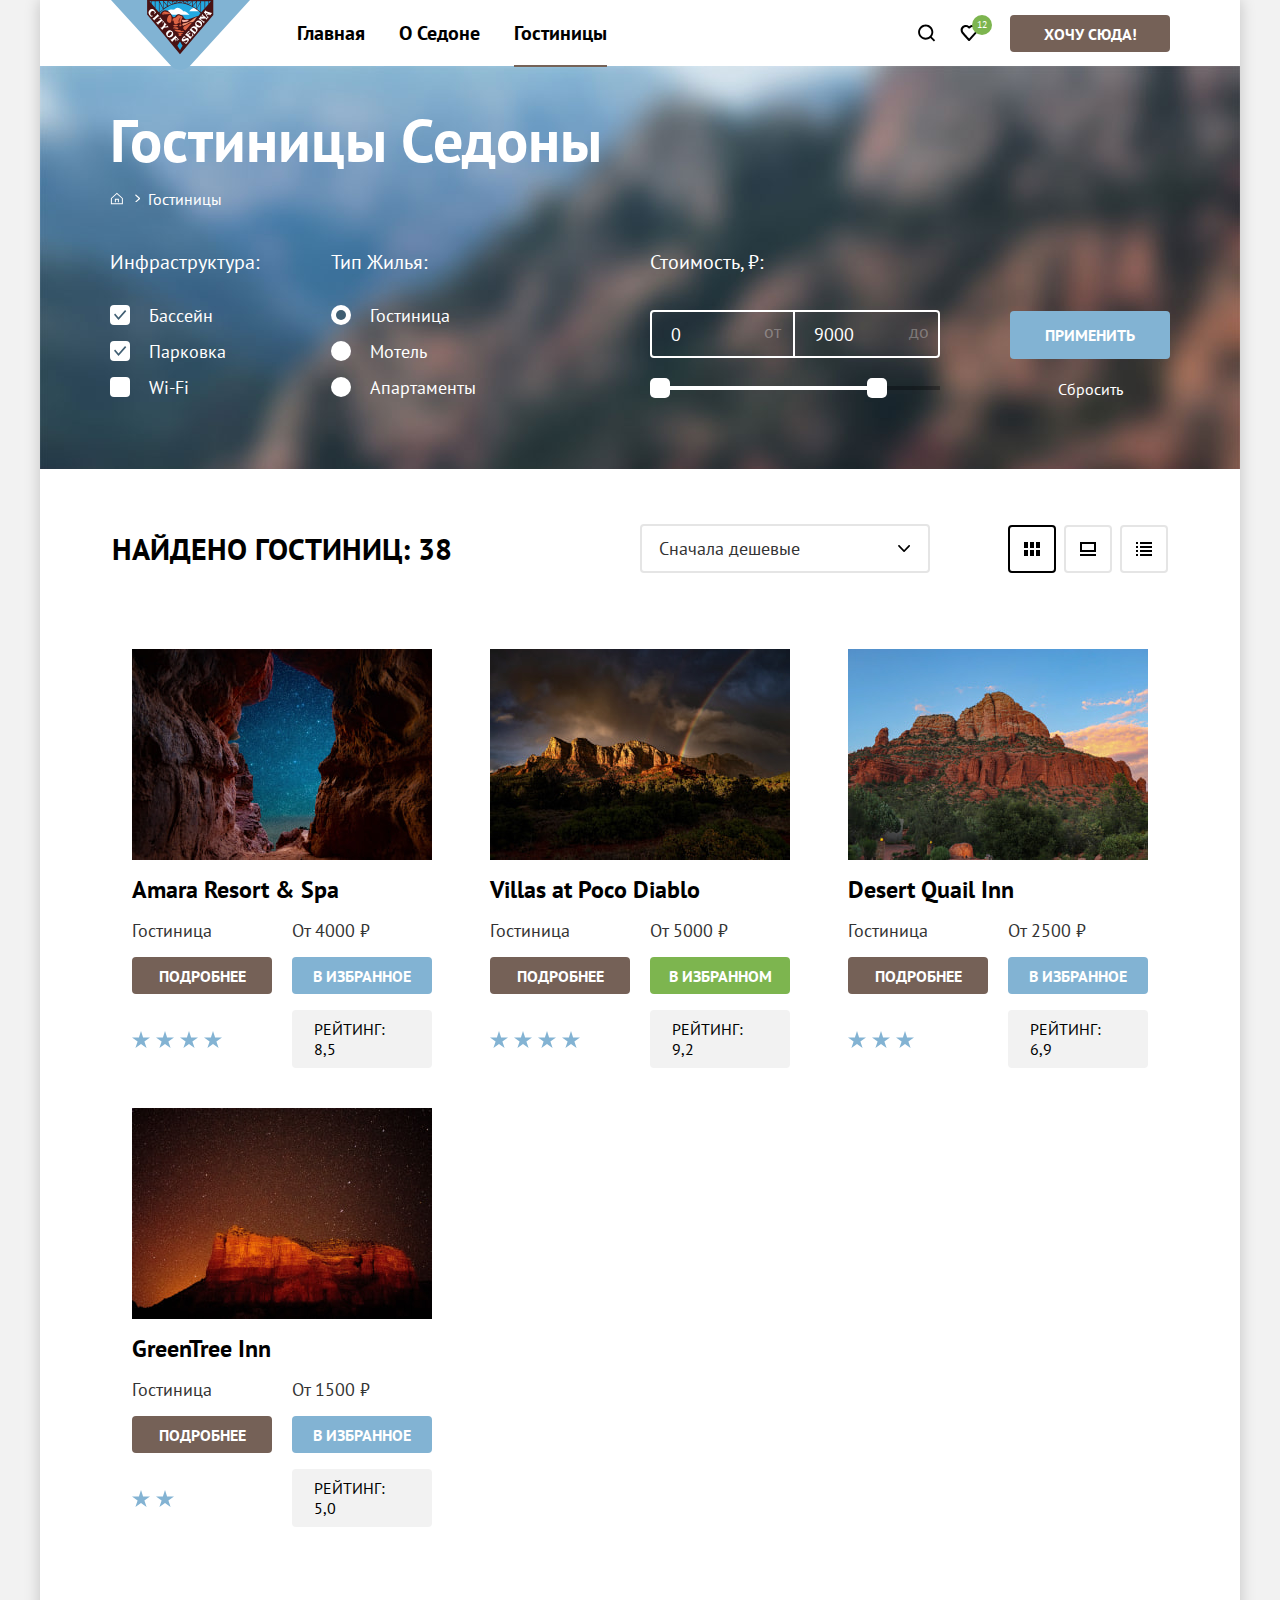
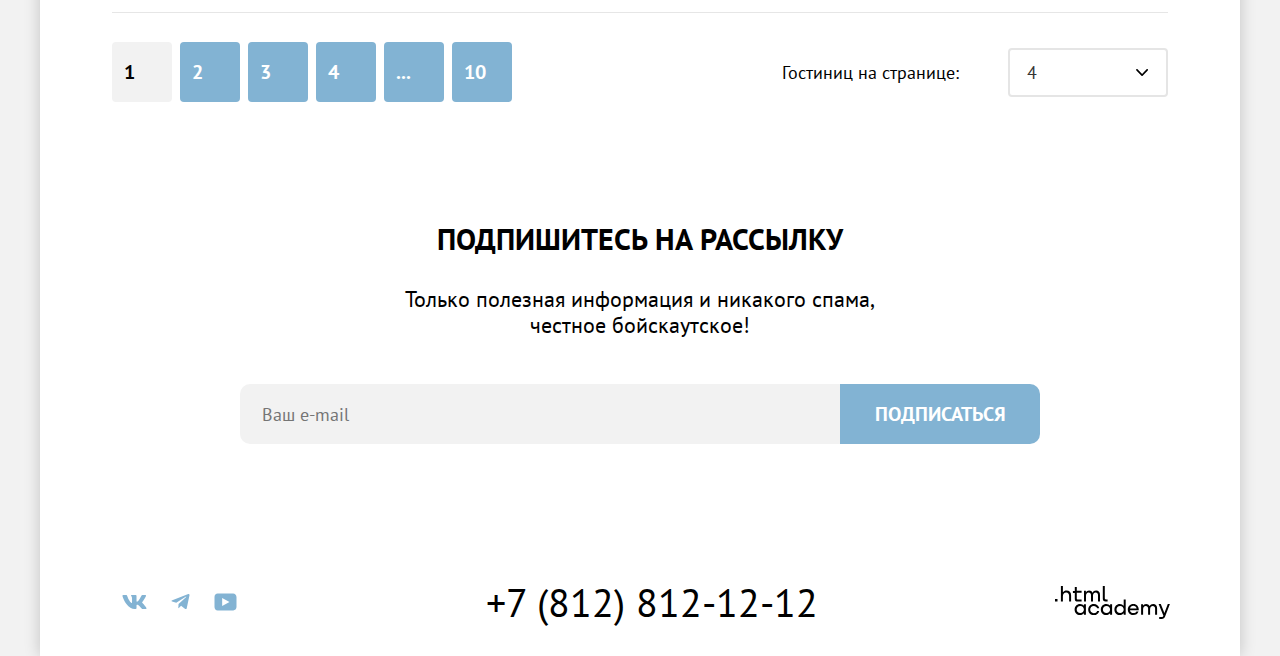
==== commit cdd62a2b: "Добавляет точки для интонации в alt и aria-label" ====
--- a/catalog.html
+++ b/catalog.html
@@ -21,9 +21,9 @@
             <li><a class="navigation__link navigation__link--active">Гостиницы</a></li>
           </ul>
           <ul class="navigation__list">
-            <li><a class="navigation__link navigation__icon navigation__icon--search" aria-label="Поиск" href="#"></a>
-            </li>
-            <li><a class="navigation__link navigation__icon navigation__icon--favorite" aria-label="Избранное"
+            <li><a class="navigation__link navigation__icon navigation__icon--search" aria-label="Поиск." href="#"></a>
+            </li>
+            <li><a class="navigation__link navigation__icon navigation__icon--favorite" aria-label="Избранное."
                 href="#"></a></li>
             <li><a class="button" href="#">Хочу сюда!</a></li>
           </ul>
@@ -35,8 +35,8 @@
           <h1 class="catalog__header-title">Гостиницы Седоны</h1>
           <ul class="catalog__header-breadcrumbs breadcrumbs">
             <li class="breadcrumbs__item">
-              <a class="catalog__header-link" href="index.html" aria-label="Главная страница">
-                <svg width="13" height="13" viewBox="0 0 13 13" fill="currentColor" xmlns="http://www.w3.org/2000/svg">
+              <a class="catalog__header-link" href="index.html" aria-label="Главная страница.">
+                <svg aria-hidden="true" width="13" height="13" viewBox="0 0 13 13" fill="currentColor" xmlns="http://www.w3.org/2000/svg">
                   <path fill-rule="evenodd" clip-rule="evenodd"
                     d="M0.871094 6.15002L6.87109 0.650024L12.8711 6.15002V12.35H0.871094V6.15002ZM1.87109 6.55002V11.35H11.8711V6.55002L6.87109 2.05002L1.87109 6.55002ZM5.87109 10.35H4.87109V6.84998H8.87109V10.35H7.87109V7.84998H5.87109V10.35Z" />
                 </svg>
@@ -108,20 +108,20 @@
                   <legend class="fieldset__title">Стоимость, ₽:</legend>
                   <div class="filter__price-wrapper">
                     <input class="filter__price-input" type="number" name="price-from" value="0"
-                      aria-label="Начальная цена">
+                      aria-label="Начальная цена.">
                     <span class="filter__price-placeholder">от</span>
                   </div>
                   <div class="filter__price-wrapper">
                     <input class="filter__price-input filter__price-input--last" type="number" name="price-to"
-                      value="9000" aria-label="Конечная цена">
+                      value="9000" aria-label="Конечная цена.">
                     <span class="filter__price-placeholder">до</span>
                   </div>
                   <div class="filter__range">
                     <div class="filter__range-bar" style="left: 0; width: 237px">
                       <button class="filter__range-toggle filter__range-toggle--min" type="button"
-                        aria-label="Установка начальной цены"></button>
+                        aria-label="Установка начальной цены."></button>
                       <button class="filter__range-toggle filter__range-toggle--max" type="button"
-                        aria-label="Установка конечной цены"></button>
+                        aria-label="Установка конечной цены."></button>
                     </div>
                   </div>
                 </fieldset>
@@ -155,8 +155,7 @@
             <ul class="catalog__items-view" aria-label="Вид отображения списка гостиниц.">
               <li>
                 <a class="button button--icon button--icon-selected" href="#">
-                  <span class="visually-hidden">Небольшие карточки</span>
-                  <svg xmlns="http://www.w3.org/2000/svg" width="16" height="14" fill="currentColor"
+                  <svg xmlns="http://www.w3.org/2000/svg" width="16" height="14" role="img" aria-label="Небольшие карточки." fill="currentColor"
                     viewBox="0 0 16 14">
                     <path d="M4 0H0v6h4V0ZM16 0h-4v6h4V0ZM10 0H6v6h4V0ZM4 8H0v6h4V8ZM16 8h-4v6h4V8ZM10 8H6v6h4V8Z" />
                   </svg>
@@ -164,8 +163,7 @@
               </li>
               <li>
                 <a class="button button--icon" href="#">
-                  <span class="visually-hidden">Карточки с подробным описанием</span>
-                  <svg xmlns="http://www.w3.org/2000/svg" width="16" height="14" fill="currentColor"
+                  <svg xmlns="http://www.w3.org/2000/svg" width="16" height="14" role="img" aria-label="Карточки с подробным описанием." fill="currentColor"
                     viewBox="0 0 16 14">
                     <path d="M16 12H0v2h16v-2ZM14 2v6H2V2h12Zm2-2H0v10h16V0Z" />
                   </svg>
@@ -173,8 +171,7 @@
               </li>
               <li>
                 <a class="button button--icon" href="#">
-                  <span class="visually-hidden">Список</span>
-                  <svg xmlns="http://www.w3.org/2000/svg" width="16" height="14" fill="currentColor"
+                  <svg xmlns="http://www.w3.org/2000/svg" width="16" height="14" role="img" aria-label="Список." fill="currentColor"
                     viewBox="0 0 16 14">
                     <path
                       d="M2 0H0v2h2V0ZM16 0H4v2h12V0ZM2 4H0v2h2V4ZM16 4H4v2h12V4ZM2 8H0v2h2V8ZM16 8H4v2h12V8ZM2 12H0v2h2v-2ZM16 12H4v2h12v-2Z" />
@@ -187,7 +184,7 @@
             <li class="catalog__item">
               <a class="catalog__item-link" href="#">
                 <img class="catalog__item-image" src="images/catalog-items/amara.jpg" width="300" height="211"
-                  alt="Фотография гостиницы Amara Resort & Spa" />
+                  alt="Фотография гостиницы Amara Resort & Spa." />
                 <h3 class="catalog__item-title">Amara Resort & Spa</h3>
               </a>
               <span class="catalog__item-text">Гостиница</span>
@@ -205,7 +202,7 @@
             <li class="catalog__item">
               <a class="catalog__item-link" href="#">
                 <img class="catalog__item-image" src="images/catalog-items/villas.jpg" width="300" height="211"
-                  alt="Фотография гостиницы Villas at Poco Diablo" />
+                  alt="Фотография гостиницы Villas at Poco Diablo." />
                 <h3 class="catalog__item-title">Villas at Poco Diablo</h3>
               </a>
               <span class="catalog__item-text">Гостиница</span>
@@ -223,7 +220,7 @@
             <li class="catalog__item">
               <a class="catalog__item-link" href="#">
                 <img class="catalog__item-image" src="images/catalog-items/desert.jpg" width="300" height="211"
-                  alt="Фотография гостиницы Desert Quail Inn" />
+                  alt="Фотография гостиницы Desert Quail Inn." />
                 <h3 class="catalog__item-title">Desert Quail Inn</h3>
               </a>
               <span class="catalog__item-text">Гостиница</span>
@@ -240,7 +237,7 @@
             <li class="catalog__item">
               <a class="catalog__item-link" href="#">
                 <img class="catalog__item-image" src="images/catalog-items/greentree.jpg" width="300" height="211"
-                  alt="Фотография гостиницы GreenTree Inn" />
+                  alt="Фотография гостиницы GreenTree Inn." />
                 <h3 class="catalog__item-title">GreenTree Inn</h3>
               </a>
               <span class="catalog__item-text">Гостиница</span>
@@ -296,7 +293,7 @@
           <p class="newsletter__description">Только полезная информация и никакого спама, честное бойскаутское!</p>
           <form class="newsletter__form" action="https://echo.htmlacademy.ru/" method="post">
             <input class="newsletter__input-text" placeholder="Ваш e-mail" type="email" name="newsletter-email"
-              aria-label="Email" required>
+              aria-label="Email." required>
             <button class="newsletter__button button button--secondary" type="submit">Подписаться</button>
           </form>
         </section>
@@ -332,13 +329,10 @@
             </a>
           </li>
         </ul>
-        <a class="contacts__link contacts__large-text" href="tel:88128121212" aria-label="Наш телефон для связи:">+7
-          (812) 812-12-12</a>
+        <a class="contacts__link contacts__large-text" href="tel:88128121212" aria-label="Наш телефон для связи:">+7 (812) 812-12-12</a>
         <a class="contacts__link" href="https://htmlacademy.ru/" aria-label="Логотип компании html academy.">
-          <svg class="contacts__dev-logo" width="115" height="33" viewBox="0 0 115 33" fill="currentColor"
-            xmlns="http://www.w3.org/2000/svg">
-            <path fill-rule="evenodd" clip-rule="evenodd"
-              d="M7.9999 6.2C8.7999 5.2 9.9999 4.5 11.5999 4.5C14.2999 4.5 16.1999 6.4 16.0999 9.4V15.5H14.0999V9.8C14.0999 8 12.9999 6.6 11.1999 6.6C9.1999 6.6 7.8999 8.1 7.8999 10.2V15.5H5.8999V0H7.8999V6.2H7.9999ZM0 15.5V12.9H2.5V15.5H0ZM26.5999 4.79998H21.7999V1.09998H19.7999V4.89998H17.8999V6.89998H19.7999V12.9C19.7999 14.6 20.7999 15.6 22.4999 15.6H26.5999V13.6H22.8999C22.1999 13.6 21.7999 13.2 21.7999 12.5V6.79998H26.5999V4.79998ZM37.6 6.69998C38.2 5.39998 39.5 4.59998 41.1 4.59998C43.6 4.59998 45.1 6.39998 45 8.89997V15.4H43V9.09998C43 7.49998 42.1 6.49998 40.6 6.49998C39.4 6.49998 38 7.39998 38 9.79998V15.4H36V9.09998C36 7.49998 35.1 6.49998 33.6 6.49998C32 6.49998 31 7.99998 31 9.99998V15.4H29V4.79998H30.9V6.39998H31C31.6 5.39998 32.7 4.59998 34.1 4.59998C35.7 4.59998 36.9 5.49998 37.5 6.69998H37.6ZM47.8 12.7C47.8 14.4 48.8 15.4 50.6 15.4H52.6V13.4H50.9001C50.2001 13.4 49.8 13 49.8 12.3V0H47.8V12.7ZM25.0001 17.9C26.7001 17.9 28.0001 18.6 28.9001 19.7V18.2H30.9001V28.8H28.9001V27.2H28.8001C28.0001 28.3 26.8001 29.1 25.0001 29.1C21.9001 29.1 19.6001 26.8 19.6001 23.5C19.6001 20.2 21.9001 17.9 25.0001 17.9ZM21.7001 23.5C21.7001 25.5 23.1001 27.1 25.3001 27.1C27.5001 27.1 28.9001 25.4 28.9001 23.5C28.9001 21.5 27.5001 19.9 25.3001 19.9C23.1001 19.9 21.7001 21.5 21.7001 23.5ZM44.2 22C43.7 19.6 41.5999 17.9 38.7999 17.9C35.3999 17.9 33.2 20.4 33.2 23.5C33.2 26.6 35.3999 29.1 38.7999 29.1C41.5999 29.1 43.7 27.3 44.2 24.9H42.0999C41.7 26.2 40.3999 27.2 38.7999 27.2C36.5999 27.2 35.2 25.6 35.2 23.6C35.2 21.6 36.5999 20 38.7999 20C40.3999 20 41.5999 21 42.0999 22.2H44.2V22ZM51.2001 17.9C52.9001 17.9 54.2001 18.6 55.1 19.7V18.2H57.1V28.8H55.1V27.2H55C54.2001 28.3 53 29.1 51.2001 29.1C48.1001 29.1 45.8 26.8 45.8 23.5C45.8 20.2 48.1001 17.9 51.2001 17.9ZM47.9001 23.5C47.9001 25.5 49.3 27.1 51.5 27.1C53.6 27.1 55.1 25.4 55.1 23.5C55.1 21.5 53.7001 19.9 51.5 19.9C49.3 19.9 47.9001 21.5 47.9001 23.5ZM68.6999 19.8C67.7999 18.7 66.4999 17.9 64.7999 17.9C61.6999 17.9 59.3999 20.2 59.3999 23.5C59.3999 26.8 61.5999 29.1 64.7999 29.1C66.4999 29.1 67.7999 28.3 68.5999 27.3H68.6999V28.8H70.6999V13.4H68.6999V19.8ZM65.0999 27.1C62.8999 27.1 61.4999 25.5 61.4999 23.5C61.4999 21.5 62.8999 19.9 65.0999 19.9C67.2999 19.9 68.6999 21.5 68.6999 23.5C68.5999 25.5 67.1999 27.1 65.0999 27.1ZM72.8 23.5C72.8 20.4 75 17.9 78.3 17.9C81.8 17.9 84 20.6 83.8 24.2H75C75.1 25.8 76.5 27.1 78.4 27.1C79.8 27.1 80.9 26.5 81.4 25.5H83.5C82.8 27.8 80.8 29.1 78.3 29.1C74.9 29.1 72.8 26.5 72.8 23.5ZM81.6 22.4C81.3 20.8 80 19.8 78.3 19.8C76.6001 19.8 75.4 20.9 75.1 22.4H81.6ZM98.2001 17.9C96.6001 17.9 95.3001 18.7 94.6001 19.9H94.5001C93.9001 18.7 92.7001 17.9 91.1001 17.9C89.7001 17.9 88.6001 18.6 88.0001 19.7V18.2H86.1001V28.8H88.1001V23.4C88.1001 21.4 89.1001 20 90.7001 19.9C92.2001 19.9 93.1001 20.9 93.1001 22.5V28.8H95.1001V23.2C95.1001 20.8 96.5001 19.9 97.7001 19.9C99.2001 19.9 100.1 20.9 100.1 22.5V28.8H102.1V22.3C102.2 19.7 100.7 17.9 98.2001 17.9ZM105.8 18.1L109.4 27L112.8 18.1H114.9L110.2 30.3C109.5 32.1 108.5 32.9 106.7 32.9H104.2V30.9H106.7C107.7 30.9 108.1 30.6 108.4 29.7L103.6 18.1H105.8Z" />
+          <svg class="contacts__dev-logo" width="115" height="33" viewBox="0 0 115 33" fill="currentColor" aria-hidden="true" xmlns="http://www.w3.org/2000/svg">
+            <path fill-rule="evenodd" clip-rule="evenodd" d="M7.9999 6.2C8.7999 5.2 9.9999 4.5 11.5999 4.5C14.2999 4.5 16.1999 6.4 16.0999 9.4V15.5H14.0999V9.8C14.0999 8 12.9999 6.6 11.1999 6.6C9.1999 6.6 7.8999 8.1 7.8999 10.2V15.5H5.8999V0H7.8999V6.2H7.9999ZM0 15.5V12.9H2.5V15.5H0ZM26.5999 4.79998H21.7999V1.09998H19.7999V4.89998H17.8999V6.89998H19.7999V12.9C19.7999 14.6 20.7999 15.6 22.4999 15.6H26.5999V13.6H22.8999C22.1999 13.6 21.7999 13.2 21.7999 12.5V6.79998H26.5999V4.79998ZM37.6 6.69998C38.2 5.39998 39.5 4.59998 41.1 4.59998C43.6 4.59998 45.1 6.39998 45 8.89997V15.4H43V9.09998C43 7.49998 42.1 6.49998 40.6 6.49998C39.4 6.49998 38 7.39998 38 9.79998V15.4H36V9.09998C36 7.49998 35.1 6.49998 33.6 6.49998C32 6.49998 31 7.99998 31 9.99998V15.4H29V4.79998H30.9V6.39998H31C31.6 5.39998 32.7 4.59998 34.1 4.59998C35.7 4.59998 36.9 5.49998 37.5 6.69998H37.6ZM47.8 12.7C47.8 14.4 48.8 15.4 50.6 15.4H52.6V13.4H50.9001C50.2001 13.4 49.8 13 49.8 12.3V0H47.8V12.7ZM25.0001 17.9C26.7001 17.9 28.0001 18.6 28.9001 19.7V18.2H30.9001V28.8H28.9001V27.2H28.8001C28.0001 28.3 26.8001 29.1 25.0001 29.1C21.9001 29.1 19.6001 26.8 19.6001 23.5C19.6001 20.2 21.9001 17.9 25.0001 17.9ZM21.7001 23.5C21.7001 25.5 23.1001 27.1 25.3001 27.1C27.5001 27.1 28.9001 25.4 28.9001 23.5C28.9001 21.5 27.5001 19.9 25.3001 19.9C23.1001 19.9 21.7001 21.5 21.7001 23.5ZM44.2 22C43.7 19.6 41.5999 17.9 38.7999 17.9C35.3999 17.9 33.2 20.4 33.2 23.5C33.2 26.6 35.3999 29.1 38.7999 29.1C41.5999 29.1 43.7 27.3 44.2 24.9H42.0999C41.7 26.2 40.3999 27.2 38.7999 27.2C36.5999 27.2 35.2 25.6 35.2 23.6C35.2 21.6 36.5999 20 38.7999 20C40.3999 20 41.5999 21 42.0999 22.2H44.2V22ZM51.2001 17.9C52.9001 17.9 54.2001 18.6 55.1 19.7V18.2H57.1V28.8H55.1V27.2H55C54.2001 28.3 53 29.1 51.2001 29.1C48.1001 29.1 45.8 26.8 45.8 23.5C45.8 20.2 48.1001 17.9 51.2001 17.9ZM47.9001 23.5C47.9001 25.5 49.3 27.1 51.5 27.1C53.6 27.1 55.1 25.4 55.1 23.5C55.1 21.5 53.7001 19.9 51.5 19.9C49.3 19.9 47.9001 21.5 47.9001 23.5ZM68.6999 19.8C67.7999 18.7 66.4999 17.9 64.7999 17.9C61.6999 17.9 59.3999 20.2 59.3999 23.5C59.3999 26.8 61.5999 29.1 64.7999 29.1C66.4999 29.1 67.7999 28.3 68.5999 27.3H68.6999V28.8H70.6999V13.4H68.6999V19.8ZM65.0999 27.1C62.8999 27.1 61.4999 25.5 61.4999 23.5C61.4999 21.5 62.8999 19.9 65.0999 19.9C67.2999 19.9 68.6999 21.5 68.6999 23.5C68.5999 25.5 67.1999 27.1 65.0999 27.1ZM72.8 23.5C72.8 20.4 75 17.9 78.3 17.9C81.8 17.9 84 20.6 83.8 24.2H75C75.1 25.8 76.5 27.1 78.4 27.1C79.8 27.1 80.9 26.5 81.4 25.5H83.5C82.8 27.8 80.8 29.1 78.3 29.1C74.9 29.1 72.8 26.5 72.8 23.5ZM81.6 22.4C81.3 20.8 80 19.8 78.3 19.8C76.6001 19.8 75.4 20.9 75.1 22.4H81.6ZM98.2001 17.9C96.6001 17.9 95.3001 18.7 94.6001 19.9H94.5001C93.9001 18.7 92.7001 17.9 91.1001 17.9C89.7001 17.9 88.6001 18.6 88.0001 19.7V18.2H86.1001V28.8H88.1001V23.4C88.1001 21.4 89.1001 20 90.7001 19.9C92.2001 19.9 93.1001 20.9 93.1001 22.5V28.8H95.1001V23.2C95.1001 20.8 96.5001 19.9 97.7001 19.9C99.2001 19.9 100.1 20.9 100.1 22.5V28.8H102.1V22.3C102.2 19.7 100.7 17.9 98.2001 17.9ZM105.8 18.1L109.4 27L112.8 18.1H114.9L110.2 30.3C109.5 32.1 108.5 32.9 106.7 32.9H104.2V30.9H106.7C107.7 30.9 108.1 30.6 108.4 29.7L103.6 18.1H105.8Z" />
           </svg>
         </a>
       </footer>
--- a/styles/styles.css
+++ b/styles/styles.css
@@ -75,18 +75,19 @@
 /* Button */
 
 .button {
-  display: block;
+  display: flex;
   width: 160px;
   margin: 0;
   padding: 9px 15px 8px;
   box-sizing: border-box;
+  justify-content: center;
+  align-items: center;
   font-family: inherit;
   font-weight: 700;
   font-size: 16px;
   line-height: 20px;
   text-transform: uppercase;
   text-decoration: none;
-  text-align: center;
   cursor: pointer;
   color: #ffffff;
   background-color: #756157;
@@ -1418,11 +1419,13 @@
 }
 
 .catalog__item-rating {
+  display: flex;
   padding: 9px 22px;
+  justify-content: center;
+  align-items: center;
   font-size: 16px;
   line-height: 20px;
   text-transform: uppercase;
-  text-align: center;
   background-color: #f2f2f2;
   border-radius: 4px;
 }
